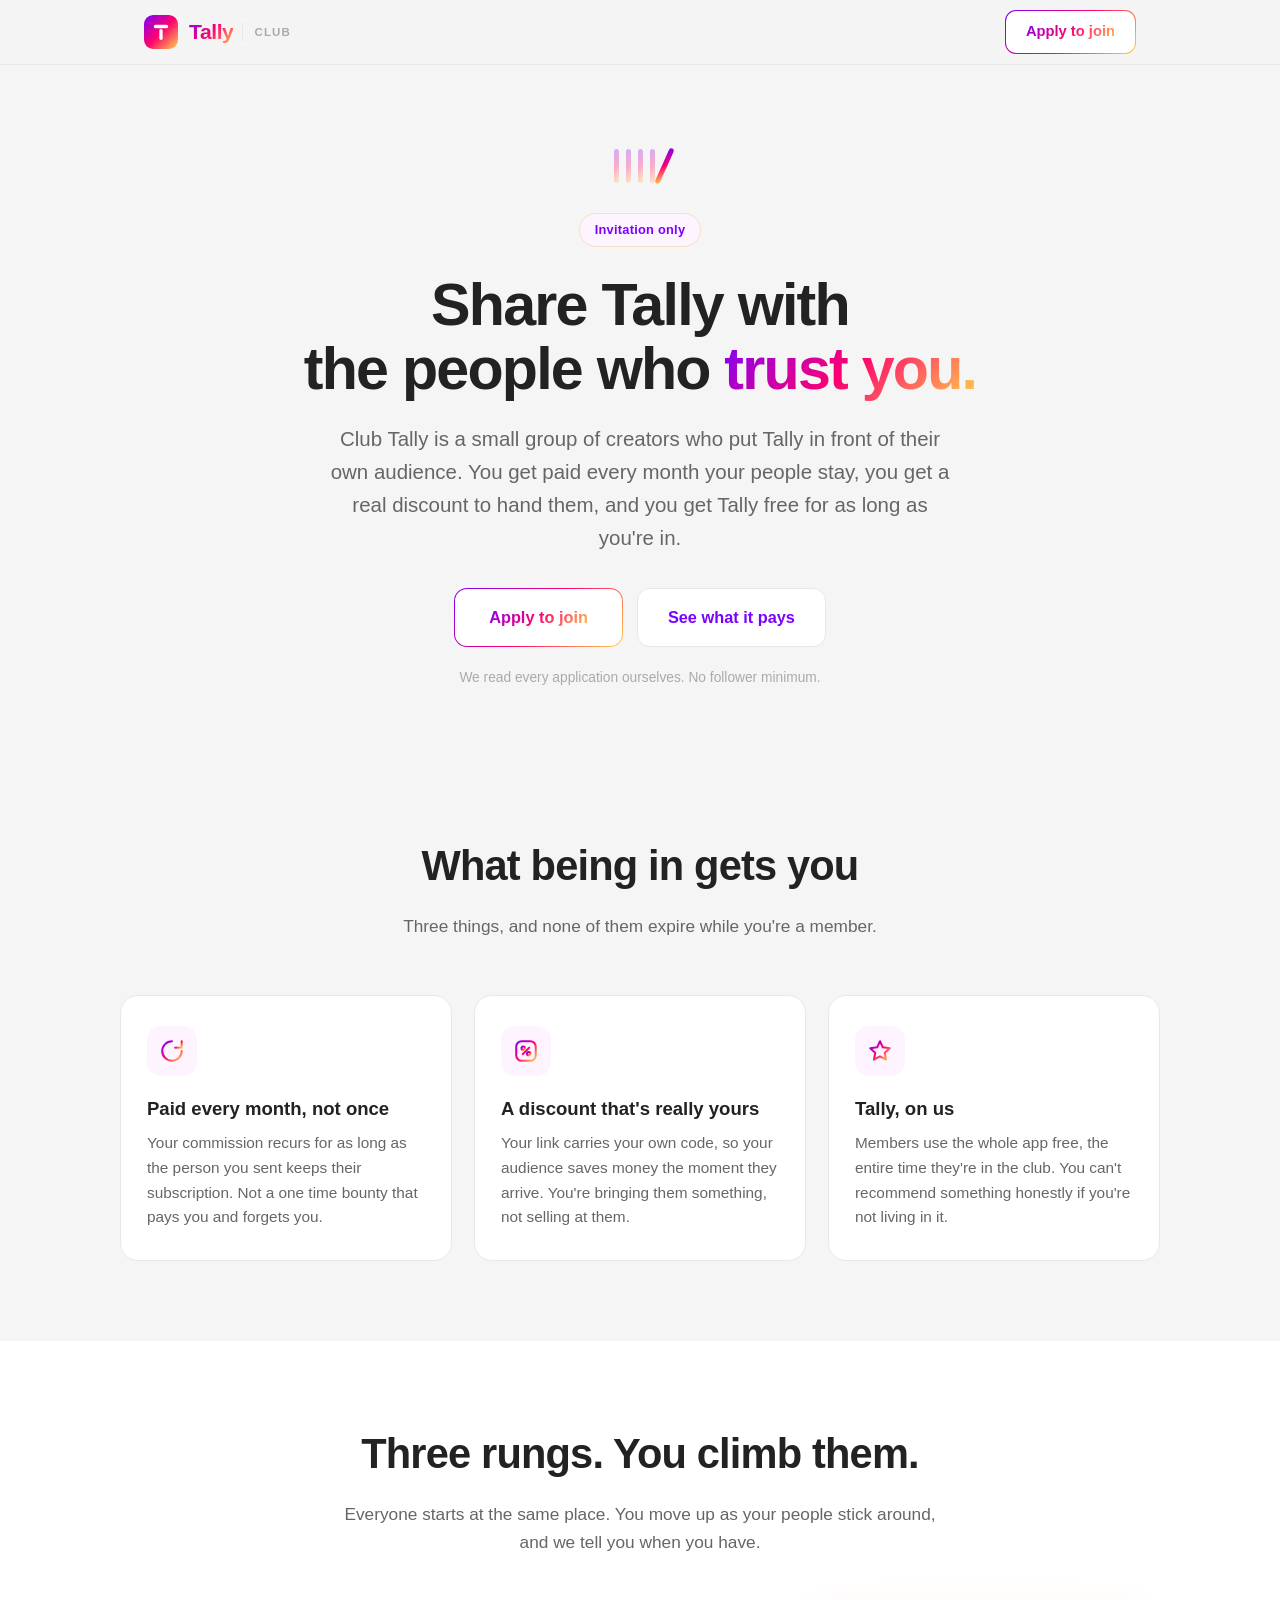
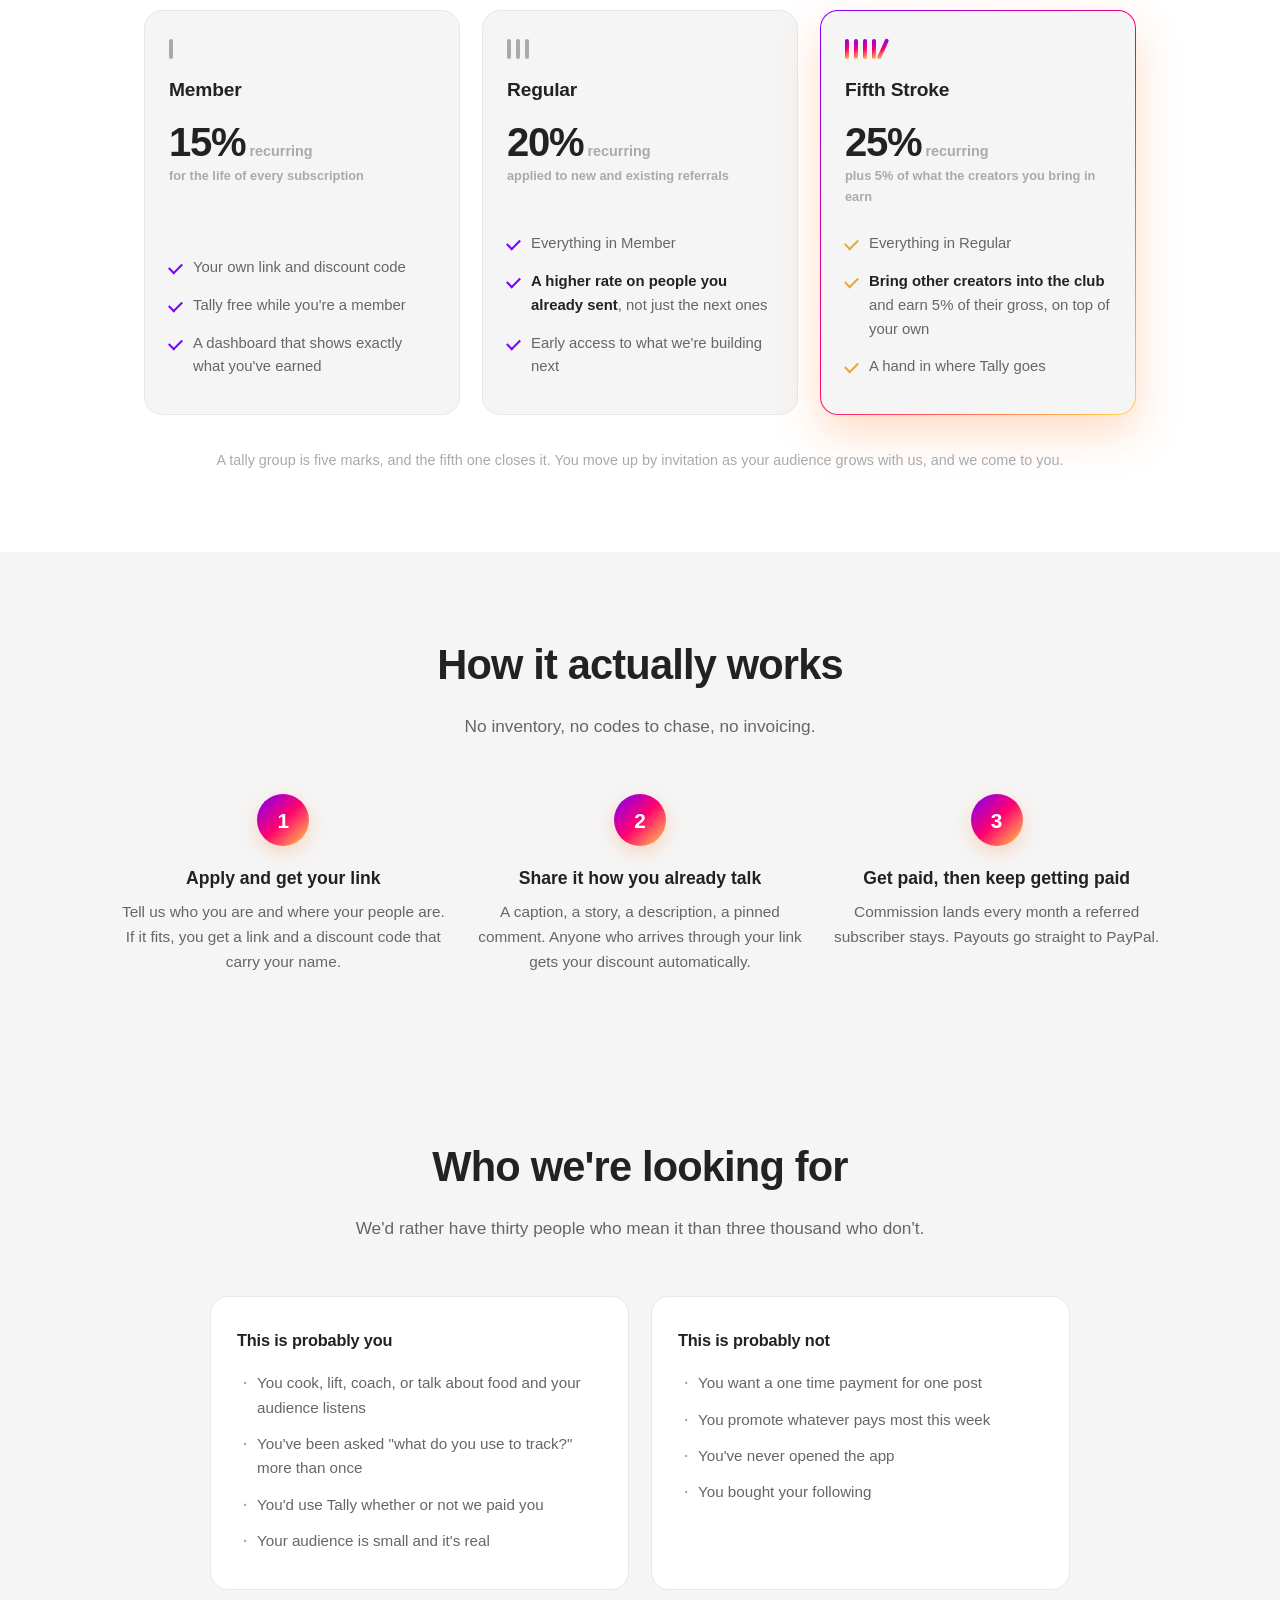
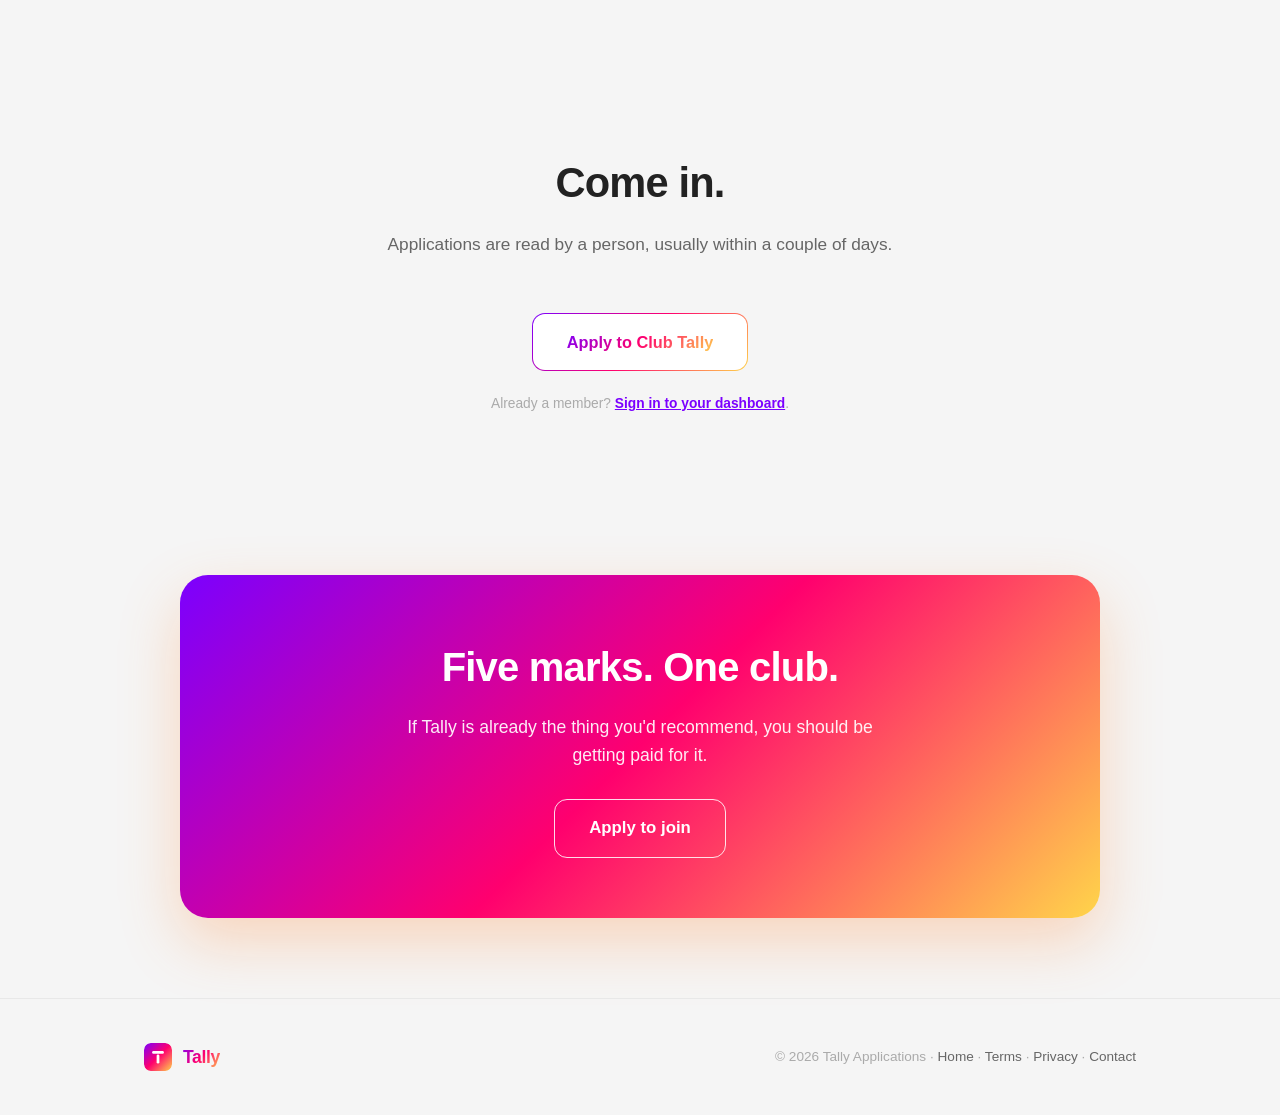
==== club/index.html @ 9cfbb288 "Club Tally: the front door is open (FP signup + login wired) CLUB_SIGNUP_URL / CLUB_LOGIN_URL were e" ====
<!DOCTYPE html>
<html lang="en">
<head>
  <meta charset="UTF-8">
  <meta name="viewport" content="width=device-width, initial-scale=1.0">
  <title>Club Tally — Share Tally, get paid for it</title>
  <meta name="description" content="Club Tally is where creators share Tally with the people who trust them. Recurring commission for as long as your people stay, a real discount to hand out, and Tally free while you're in.">
  <meta name="theme-color" content="#7B00FF">
  <link rel="icon" type="image/svg+xml" href="data:image/svg+xml,%3Csvg%20xmlns='http://www.w3.org/2000/svg'%20viewBox='0%200%20512%20512'%3E%3Cdefs%3E%3ClinearGradient%20id='b'%20x1='0'%20y1='0'%20x2='1'%20y2='1'%3E%3Cstop%20offset='0'%20stop-color='%237B00FF'/%3E%3Cstop%20offset='0.5'%20stop-color='%23FF006E'/%3E%3Cstop%20offset='1'%20stop-color='%23FFD54A'/%3E%3C/linearGradient%3E%3C/defs%3E%3Crect%20width='512'%20height='512'%20rx='115'%20fill='url(%23b)'/%3E%3Crect%20x='148'%20y='148'%20width='216'%20height='50'%20rx='25'%20fill='white'/%3E%3Crect%20x='231'%20y='210'%20width='50'%20height='166'%20rx='25'%20fill='white'/%3E%3C/svg%3E">

  <meta property="og:title" content="Club Tally">
  <meta property="og:description" content="Share Tally with the people who trust you. Recurring commission, a real discount to hand out, and Tally free while you're in.">
  <meta property="og:type" content="website">
  <meta property="og:url" content="https://tallyapplications.com/club">

  <!-- Not a customer page. Reachable from the footer and from a link we hand a creator
       directly; deliberately absent from the top nav. -->
  <meta name="robots" content="index, follow">

  <link rel="stylesheet" href="/tally.css">
  <style>
    /* Page-specific only. Everything else comes from /tally.css, and <body class="club">
       re-tints every gradient in it to purple → pink → GOLD. */

    .hero { padding: 84px 0 64px; text-align: center; }
    .hero .pill { margin-bottom: 26px; }
    .hero h1 {
      font-size: clamp(2.2rem, 5.6vw, 3.7rem); font-weight: 800;
      letter-spacing: -0.03em; line-height: 1.08; margin-bottom: 22px;
    }
    .hero p.lead {
      font-size: clamp(1.05rem, 2.2vw, 1.28rem); color: var(--t2);
      max-width: 620px; margin: 0 auto 34px;
    }
    .hero-actions { display: flex; gap: 14px; justify-content: center; flex-wrap: wrap; align-items: center; }
    .hero-note { font-size: 0.86rem; color: var(--t3); margin-top: 20px; }

    /* ── The five tally marks: the club's own mark ── */
    .marks { display: flex; gap: 7px; justify-content: center; margin-bottom: 30px; }
    .marks i {
      display: block; width: 5px; height: 34px; border-radius: 3px;
      background: var(--g); opacity: 0.30;
    }
    .marks i:nth-child(5) { transform: rotate(24deg) scaleY(1.12); opacity: 1; }

    /* ── What you get ── */
    .perks { display: grid; grid-template-columns: repeat(3, 1fr); gap: 22px; }
    .perk .ico {
      width: 50px; height: 50px; border-radius: 14px; margin-bottom: 18px;
      background: var(--accent-bg); display: flex; align-items: center; justify-content: center;
    }
    .perk .ico svg { width: 26px; height: 26px; stroke: url(#cgrad); fill: none; stroke-width: 1.9; stroke-linecap: round; stroke-linejoin: round; }
    .perk h3 { font-size: 1.16rem; font-weight: 700; margin-bottom: 8px; }
    .perk p { font-size: 0.96rem; color: var(--t2); }

    /* ── Tiers ── */
    .tiers-wrap { background: var(--surface); }
    .tiers { display: grid; grid-template-columns: repeat(3, 1fr); gap: 22px; align-items: stretch; }
    .tier {
      background: var(--bg); border: 1px solid var(--border); border-radius: 18px;
      padding: 28px 24px; display: flex; flex-direction: column;
    }
    /* Only the top rung wears the gradient ring. Earned, not given. */
    .tier.top {
      background: linear-gradient(var(--bg), var(--bg)) padding-box, var(--g) border-box;
      border: 1.7px solid transparent;
      box-shadow: 0 18px 44px var(--glow);
    }
    .tier-mark { display: flex; gap: 5px; margin-bottom: 16px; }
    .tier-mark i { display: block; width: 4px; height: 20px; border-radius: 2px; background: var(--t3); }
    .tier.top .tier-mark i { background: var(--g); }
    .tier.top .tier-mark i:nth-child(5) { transform: rotate(24deg) scaleY(1.1); }
    .tier h3 { font-size: 1.2rem; font-weight: 800; letter-spacing: -0.01em; margin-bottom: 4px; }
    .tier .rate { font-size: 2.5rem; font-weight: 800; letter-spacing: -0.03em; line-height: 1.1; margin: 10px 0 2px; }
    .tier .rate small { font-size: 0.9rem; font-weight: 700; color: var(--t3); letter-spacing: 0; }
    .tier .rate-sub { font-size: 0.8rem; color: var(--t3); font-weight: 600; margin-bottom: 18px; }
    .tier ul { list-style: none; margin-top: auto; }
    .tier li { font-size: 0.93rem; color: var(--t2); padding: 7px 0 7px 24px; position: relative; }
    .tier li::before {
      content: ''; position: absolute; left: 0; top: 14px;
      width: 11px; height: 6px; border-left: 2px solid var(--purple); border-bottom: 2px solid var(--purple);
      transform: rotate(-45deg);
    }
    .tier.top li::before { border-color: #E8A93C; }
    .tier li b { color: var(--t1); font-weight: 700; }
    .tier-note { text-align: center; color: var(--t3); font-size: 0.9rem; margin-top: 34px; }

    /* ── How it works ── */
    .steps { display: grid; grid-template-columns: repeat(3, 1fr); gap: 30px; }
    .step { text-align: center; }
    .step .num {
      width: 52px; height: 52px; margin: 0 auto 18px; border-radius: 50%;
      background: var(--g); color: #fff; font-size: 1.3rem; font-weight: 800;
      display: flex; align-items: center; justify-content: center;
      box-shadow: 0 6px 18px var(--glow);
    }
    .step h3 { font-size: 1.1rem; font-weight: 700; margin-bottom: 8px; }
    .step p { font-size: 0.96rem; color: var(--t2); }

    /* ── Who it's for ── */
    .fit { display: grid; grid-template-columns: 1fr 1fr; gap: 22px; max-width: 860px; margin: 0 auto; }
    .fit h3 { font-size: 1.02rem; font-weight: 800; margin-bottom: 12px; letter-spacing: -0.01em; }
    .fit ul { list-style: none; }
    .fit li { font-size: 0.95rem; color: var(--t2); padding: 6px 0 6px 20px; position: relative; }
    .fit li::before { content: '·'; position: absolute; left: 6px; font-weight: 800; color: var(--t3); }

    /* ── Signup ── */
    .signup { max-width: 720px; margin: 0 auto; }
    #club-embed { width: 100%; min-height: 850px; border: 0; border-radius: 18px; background: var(--surface); }

    @media (max-width: 860px) {
      .perks, .tiers, .steps, .fit { grid-template-columns: 1fr; }
      .hero { padding: 56px 0 44px; }
      .tier.top { box-shadow: 0 12px 30px var(--glow); }
    }
  </style>
</head>
<body class="club">
  <svg width="0" height="0" style="position:absolute"><defs>
    <linearGradient id="cgrad" x1="0%" y1="0%" x2="100%" y2="100%">
      <stop offset="0%" stop-color="#7B00FF"/><stop offset="50%" stop-color="#FF006E"/><stop offset="100%" stop-color="#FFD54A"/>
    </linearGradient>
    <linearGradient id="logoGrad" x1="0%" y1="0%" x2="100%" y2="100%">
      <stop offset="0%" stop-color="#7B00FF"/><stop offset="50%" stop-color="#FF006E"/><stop offset="100%" stop-color="#FFD54A"/>
    </linearGradient>
  </defs></svg>

  <header>
    <div class="wrap nav">
      <a class="brand" href="/">
        <svg class="brand-logo" viewBox="0 0 512 512" aria-label="Tally logo"><rect width="512" height="512" rx="115" fill="url(#logoGrad)"/><rect x="148" y="148" width="216" height="50" rx="25" fill="#fff"/><rect x="231" y="210" width="50" height="166" rx="25" fill="#fff"/></svg>
        <span>Tally</span>
        <small>Club</small>
      </a>
      <a class="btn sm" href="#join"><span>Apply to join</span></a>
    </div>
  </header>

  <main>
    <section class="hero wrap">
      <div class="marks" aria-hidden="true"><i></i><i></i><i></i><i></i><i></i></div>
      <span class="pill">Invitation only</span>
      <h1>Share Tally with<br>the people who <span class="grad">trust you.</span></h1>
      <p class="lead">
        Club Tally is a small group of creators who put Tally in front of their own audience.
        You get paid every month your people stay, you get a real discount to hand them,
        and you get Tally free for as long as you're in.
      </p>
      <div class="hero-actions">
        <a class="btn lg" href="#join"><span>Apply to join</span></a>
        <a class="btn-ghost" href="#tiers">See what it pays</a>
      </div>
      <div class="hero-note">We read every application ourselves. No follower minimum.</div>
    </section>

    <!-- What you get -->
    <section class="block wrap">
      <div class="section-head">
        <h2>What being in gets you</h2>
        <p>Three things, and none of them expire while you're a member.</p>
      </div>
      <div class="perks">
        <div class="card perk">
          <div class="ico"><svg viewBox="0 0 24 24"><path d="M21 12a9 9 0 1 1-9-9"/><path d="M21 3v6h-6"/></svg></div>
          <h3>Paid every month, not once</h3>
          <p>Your commission recurs for as long as the person you sent keeps their subscription. Not a one time bounty that pays you and forgets you.</p>
        </div>
        <div class="card perk">
          <div class="ico"><svg viewBox="0 0 24 24"><path d="M9 15 15 9"/><circle cx="9.5" cy="9.5" r="1.6"/><circle cx="14.5" cy="14.5" r="1.6"/><rect x="3" y="3" width="18" height="18" rx="5"/></svg></div>
          <h3>A discount that's really yours</h3>
          <p>Your link carries your own code, so your audience saves money the moment they arrive. You're bringing them something, not selling at them.</p>
        </div>
        <div class="card perk">
          <div class="ico"><svg viewBox="0 0 24 24"><path d="M12 3 14.6 8.6 21 9.4l-4.6 4.3 1.2 6.3L12 17l-5.6 3 1.2-6.3L3 9.4l6.4-.8z"/></svg></div>
          <h3>Tally, on us</h3>
          <p>Members use the whole app free, the entire time they're in the club. You can't recommend something honestly if you're not living in it.</p>
        </div>
      </div>
    </section>

    <!-- Tiers -->
    <section class="block tiers-wrap" id="tiers">
      <div class="wrap">
        <div class="section-head">
          <h2>Three rungs. You climb them.</h2>
          <p>Everyone starts at the same place. You move up as your people stick around, and we tell you when you have.</p>
        </div>
        <div class="tiers">
          <div class="tier">
            <div class="tier-mark"><i></i></div>
            <h3>Member</h3>
            <div class="rate">15%<small> recurring</small></div>
            <div class="rate-sub">for the life of every subscription</div>
            <ul>
              <li>Your own link and discount code</li>
              <li>Tally free while you're a member</li>
              <li>A dashboard that shows exactly what you've earned</li>
            </ul>
          </div>
          <div class="tier">
            <div class="tier-mark"><i></i><i></i><i></i></div>
            <h3>Regular</h3>
            <div class="rate">20%<small> recurring</small></div>
            <div class="rate-sub">applied to new and existing referrals</div>
            <ul>
              <li>Everything in Member</li>
              <li><b>A higher rate on people you already sent</b>, not just the next ones</li>
              <li>Early access to what we're building next</li>
            </ul>
          </div>
          <div class="tier top">
            <div class="tier-mark"><i></i><i></i><i></i><i></i><i></i></div>
            <h3>Fifth Stroke</h3>
            <div class="rate">25%<small> recurring</small></div>
            <div class="rate-sub">plus 5% of what the creators you bring in earn</div>
            <ul>
              <li>Everything in Regular</li>
              <li><b>Bring other creators into the club</b> and earn 5% of their gross, on top of your own</li>
              <li>A hand in where Tally goes</li>
            </ul>
          </div>
        </div>
        <div class="tier-note">
          A tally group is five marks, and the fifth one closes it. You move up by invitation as your
          audience grows with us, and we come to you.
        </div>
      </div>
    </section>

    <!-- How it works -->
    <section class="block wrap">
      <div class="section-head">
        <h2>How it actually works</h2>
        <p>No inventory, no codes to chase, no invoicing.</p>
      </div>
      <div class="steps">
        <div class="step">
          <div class="num">1</div>
          <h3>Apply and get your link</h3>
          <p>Tell us who you are and where your people are. If it fits, you get a link and a discount code that carry your name.</p>
        </div>
        <div class="step">
          <div class="num">2</div>
          <h3>Share it how you already talk</h3>
          <p>A caption, a story, a description, a pinned comment. Anyone who arrives through your link gets your discount automatically.</p>
        </div>
        <div class="step">
          <div class="num">3</div>
          <h3>Get paid, then keep getting paid</h3>
          <p>Commission lands every month a referred subscriber stays. Payouts go straight to PayPal.</p>
        </div>
      </div>
    </section>

    <!-- Fit -->
    <section class="block wrap">
      <div class="section-head">
        <h2>Who we're looking for</h2>
        <p>We'd rather have thirty people who mean it than three thousand who don't.</p>
      </div>
      <div class="fit">
        <div class="card">
          <h3>This is probably you</h3>
          <ul>
            <li>You cook, lift, coach, or talk about food and your audience listens</li>
            <li>You've been asked "what do you use to track?" more than once</li>
            <li>You'd use Tally whether or not we paid you</li>
            <li>Your audience is small and it's real</li>
          </ul>
        </div>
        <div class="card">
          <h3>This is probably not</h3>
          <ul>
            <li>You want a one time payment for one post</li>
            <li>You promote whatever pays most this week</li>
            <li>You've never opened the app</li>
            <li>You bought your following</li>
          </ul>
        </div>
      </div>
    </section>

    <!-- Apply -->
    <section class="block wrap" id="join">
      <div class="section-head">
        <h2>Come in.</h2>
        <p>Applications are read by a person, usually within a couple of days.</p>
      </div>
      <div class="signup" style="text-align:center;">
        <!-- ── SIGNUP: link-out today, embed when the plan allows ──────────────
             FirstPromoter's embeddable signup form needs the BUSINESS plan and a
             custom domain first (help.firstpromoter.com/en/articles/8971396). Until
             then this button opens the hosted FP signup page in a new tab.

             TO SWITCH TO THE EMBED once you're on Business + club.tallyapplications.com:
               1. delete the <a data-club-apply> button below
               2. uncomment the iframe
               3. point CLUB_SIGNUP_URL at the campaign signup URL
                  (FP → Promoters → "Get login and signup links")
        -->
        <a class="btn lg" data-club-apply href="#join" target="_blank" rel="noopener">
          <span>Apply to Club Tally</span>
        </a>

        <!-- <iframe id="club-embed" src="" height="850" width="100%" frameborder="0" allow="clipboard-write"></iframe> -->

        <div class="hero-note" style="margin-top:22px;">
          Already a member? <a href="#" data-club-login style="color:var(--purple);font-weight:600;">Sign in to your dashboard</a>.
        </div>
      </div>
    </section>

    <div class="cta-banner wrap">
      <h2>Five marks. One club.</h2>
      <p>If Tally is already the thing you'd recommend, you should be getting paid for it.</p>
      <a class="btn-inv" href="#join">Apply to join</a>
    </div>
  </main>

  <footer>
    <div class="wrap foot">
      <a class="brand" href="/">
        <svg class="brand-logo sm" viewBox="0 0 512 512" aria-label="Tally logo"><rect width="512" height="512" rx="115" fill="url(#logoGrad)"/><rect x="148" y="148" width="216" height="50" rx="25" fill="#fff"/><rect x="231" y="210" width="50" height="166" rx="25" fill="#fff"/></svg>
        <span>Tally</span>
      </a>
      <div class="copy">
        © 2026 Tally Applications ·
        <a href="/">Home</a> ·
        <a href="/terms.html">Terms</a> ·
        <a href="/privacy.html">Privacy</a> ·
        <a href="mailto:micahtarter@gmail.com">Contact</a>
      </div>
    </div>
  </footer>

  <script>
    // ─────────────────────────────────────────────────────────────
    // The ONE place the FirstPromoter portal URLs live.
    // Grab both from FP → Promoters → "Get login and signup links".
    // ─────────────────────────────────────────────────────────────
    // FirstPromoter's hosted portal. The signup page already carries the Club Tally branding
    // ("Welcome to Club Tally"); the rest of the theming is FP dashboard config, not code —
    // the kit is in the Tally repo at store-assets/club-portal/BRANDING.md.
    var CLUB_SIGNUP_URL = 'https://tallyapplications.firstpromoter.com/signup';
    var CLUB_LOGIN_URL  = 'https://tallyapplications.firstpromoter.com/login';

    (function () {
      // Until the URLs are filled in, the apply button falls back to email so the page is
      // never a dead end. Same for the member sign-in link (it simply hides).
      var apply = document.querySelectorAll('[data-club-apply]');
      for (var i = 0; i < apply.length; i++) {
        if (CLUB_SIGNUP_URL) { apply[i].href = CLUB_SIGNUP_URL; }
        else { apply[i].href = 'mailto:micahtarter@gmail.com?subject=Club%20Tally%20application'; apply[i].removeAttribute('target'); }
      }
      var login = document.querySelector('[data-club-login]');
      if (login) {
        if (CLUB_LOGIN_URL) { login.href = CLUB_LOGIN_URL; login.target = '_blank'; login.rel = 'noopener'; }
        else { login.parentNode.style.display = 'none'; }
      }
      var frame = document.getElementById('club-embed');
      if (frame && CLUB_SIGNUP_URL) frame.src = CLUB_SIGNUP_URL;
    })();
  </script>
</body>
</html>
---- tally.css ----
/* ─────────────────────────────────────────────────────────────
   Tally — shared design system for tallyapplications.com

   Ported from the APP (index.html :root + .btn-primary). The site
   used to invent its own look; it now speaks the app's language, so
   what a visitor sees on the web is what they get when they install.

   THE HOUSE BUTTON is the load-bearing piece: a surface-coloured
   centre, a gradient RING, and gradient TEXT. Never a solid gradient
   fill. Two gradients ride the same component:

     default  → --grad       purple → pink        (Tally)
     .club    → --grad-club  purple → pink → gold (Club Tally)

   Both come from `--g`, so a single `.btn` implementation serves both.
   Scope a subtree with class="club" and every gradient inside re-tints.

   GOTCHA: `.btn` paints its label through `> span`. JS that swaps a
   button's text MUST write the span (see btnLabel() in index.html),
   not `.textContent` on the button — that eats the span and the label
   turns invisible.
   ───────────────────────────────────────────────────────────── */

:root {
  /* brand */
  --purple:    #7B00FF;
  --pink:      #FF006E;
  --gold:      #FFD54A;
  --grad:      linear-gradient(135deg, #7B00FF, #FF006E);
  --grad-club: linear-gradient(135deg, #7B00FF, #FF006E 50%, #FFD54A);
  --g:         var(--grad);          /* the ACTIVE gradient — .club overrides */

  /* surfaces + text — identical to the app's light theme */
  --bg:        #f5f5f5;
  --surface:   #ffffff;
  --raised:    #f8f8f8;
  --muted:     #f0f0f0;
  --border:    #e8e8e8;
  --t1:        #222222;
  --t2:        #666666;
  --t3:        #aaaaaa;
  --accent-bg: #fdf4ff;

  --glow:      rgba(123, 0, 255, 0.30);
}

/* Club Tally: same components, gold-tipped gradient. */
.club {
  --g:    var(--grad-club);
  --glow: rgba(255, 140, 60, 0.30);
}

* { box-sizing: border-box; margin: 0; padding: 0; }
html { scroll-behavior: smooth; }
body {
  font-family: -apple-system, BlinkMacSystemFont, 'Segoe UI', sans-serif;
  background: var(--bg);
  color: var(--t1);
  line-height: 1.6;
  -webkit-font-smoothing: antialiased;
}
.wrap { max-width: 1040px; margin: 0 auto; padding: 0 24px; }

/* ── Gradient text ─────────────────────────────────────────── */
.grad {
  background: var(--g);
  -webkit-background-clip: text; background-clip: text;
  -webkit-text-fill-color: transparent;
}

/* ── The house button ──────────────────────────────────────────
   surface centre (padding-box) + gradient ring (border-box).
   The label is a child <span> so it can carry gradient text. */
.btn {
  display: inline-flex; align-items: center; justify-content: center;
  padding: 14px 30px;
  font-family: inherit; font-size: 1rem; font-weight: 700;
  color: var(--purple);                       /* fallback if clip fails */
  background: linear-gradient(var(--surface), var(--surface)) padding-box,
              var(--g) border-box;
  border: 1.5px solid transparent;
  border-radius: 12px;
  cursor: pointer; text-decoration: none;
  -webkit-appearance: none; appearance: none;
  -webkit-tap-highlight-color: transparent;
  transition: transform 0.15s ease, box-shadow 0.15s ease;
}
.btn > span {
  background: var(--g);
  -webkit-background-clip: text; background-clip: text;
  -webkit-text-fill-color: transparent;
  font-weight: inherit;
}
.btn:hover { transform: translateY(-1px); box-shadow: 0 8px 22px var(--glow); }
.btn:active {
  transform: none;
  background: linear-gradient(var(--raised), var(--raised)) padding-box,
              var(--g) border-box;
}
.btn:disabled { opacity: 0.55; cursor: default; transform: none; box-shadow: none; }

.btn.lg  { padding: 15px 34px; font-size: 1.02rem; border-radius: 13px; }
.btn.sm  { padding: 9px 20px;  font-size: 0.92rem; border-radius: 11px; }
.btn.block { display: flex; width: 100%; }

/* Quiet sibling — no ring, just gradient text on a bordered surface. */
.btn-ghost {
  display: inline-flex; align-items: center; justify-content: center;
  padding: 15px 30px; font-size: 1.02rem; font-weight: 700;
  color: var(--purple); background: var(--surface);
  border: 1.5px solid var(--border); border-radius: 13px;
  text-decoration: none; cursor: pointer; font-family: inherit;
  transition: background 0.15s ease;
}
.btn-ghost:hover { background: var(--accent-bg); }

/* Inverse — the ONLY button that sits on a full-bleed gradient.
   Same outline logic, white ink. Its label needs no span. */
.btn-inv {
  display: inline-flex; align-items: center; justify-content: center;
  padding: 15px 34px; font-size: 1.05rem; font-weight: 700;
  color: #fff; background: transparent;
  border: 1.7px solid rgba(255,255,255,0.85); border-radius: 13px;
  text-decoration: none; cursor: pointer; font-family: inherit;
  transition: background 0.15s ease, transform 0.15s ease;
}
.btn-inv:hover { background: rgba(255,255,255,0.14); transform: translateY(-1px); }
.btn-inv:active { background: rgba(255,255,255,0.22); transform: none; }

/* ── Surfaces ──────────────────────────────────────────────── */
.card {
  background: var(--surface); border: 1px solid var(--border);
  border-radius: 18px; padding: 30px 26px;
}
/* Informational, never button-shaped: surface + gradient ring + gradient text. */
.house-card {
  background: linear-gradient(var(--surface), var(--surface)) padding-box,
              var(--g) border-box;
  border: 1.5px solid transparent; border-radius: 12px;
  padding: 10px 14px; text-align: center;
  font-size: 0.9rem; font-weight: 700;
}
.pill {
  display: inline-block; padding: 6px 15px;
  font-size: 0.8rem; font-weight: 700; letter-spacing: 0.02em;
  color: var(--purple); background: var(--accent-bg);
  border: 1px solid #f0d9ff; border-radius: 999px;
}
.club .pill { border-color: #f4e2c4; }

/* ── Nav / header ──────────────────────────────────────────── */
header {
  position: sticky; top: 0; z-index: 50;
  background: rgba(245,245,245,0.82);
  backdrop-filter: saturate(180%) blur(14px);
  -webkit-backdrop-filter: saturate(180%) blur(14px);
  border-bottom: 1px solid var(--border);
}
.nav { display: flex; align-items: center; justify-content: space-between; height: 64px; }
.brand { display: flex; align-items: center; gap: 11px; text-decoration: none; }
.brand-logo { width: 34px; height: 34px; border-radius: 9px; display: block; }
.brand-logo.sm { width: 28px; height: 28px; border-radius: 7px; }
.brand span {
  font-size: 1.32rem; font-weight: 800; letter-spacing: -0.02em;
  background: var(--g);
  -webkit-background-clip: text; background-clip: text;
  -webkit-text-fill-color: transparent;
}
.brand small {
  font-size: 0.72rem; font-weight: 700; letter-spacing: 0.10em;
  text-transform: uppercase; color: var(--t3);
  border-left: 1px solid var(--border); padding-left: 11px; margin-left: -2px;
}

/* ── Sections ──────────────────────────────────────────────── */
section.block { padding: 80px 0; }
.section-head { text-align: center; max-width: 620px; margin: 0 auto 54px; }
.section-head h2 { font-size: clamp(1.8rem, 4vw, 2.6rem); font-weight: 800; letter-spacing: -0.02em; margin-bottom: 14px; }
.section-head p { font-size: 1.08rem; color: var(--t2); }

/* ── Full-bleed gradient banner (the app's splash/paywall surface) ── */
.cta-banner {
  margin: 80px auto; max-width: 920px; border-radius: 28px;
  background: var(--g); padding: 60px 32px; text-align: center; color: #fff;
  box-shadow: 0 24px 60px var(--glow);
}
.cta-banner h2 { font-size: clamp(1.7rem, 4vw, 2.5rem); font-weight: 800; letter-spacing: -0.02em; margin-bottom: 14px; }
.cta-banner p { font-size: 1.1rem; opacity: 0.92; max-width: 520px; margin: 0 auto 30px; }

/* ── Footer ────────────────────────────────────────────────── */
footer { padding: 44px 0; border-top: 1px solid var(--border); }
.foot { display: flex; align-items: center; justify-content: space-between; flex-wrap: wrap; gap: 16px; }
.foot .brand span { font-size: 1.1rem; }
.foot .copy { font-size: 0.85rem; color: var(--t3); }
.foot .copy a { color: var(--t2); text-decoration: none; }
.foot .copy a:hover { color: var(--purple); }

@media (max-width: 760px) {
  section.block { padding: 56px 0; }
  .cta-banner { margin: 56px auto; padding: 46px 24px; }
}
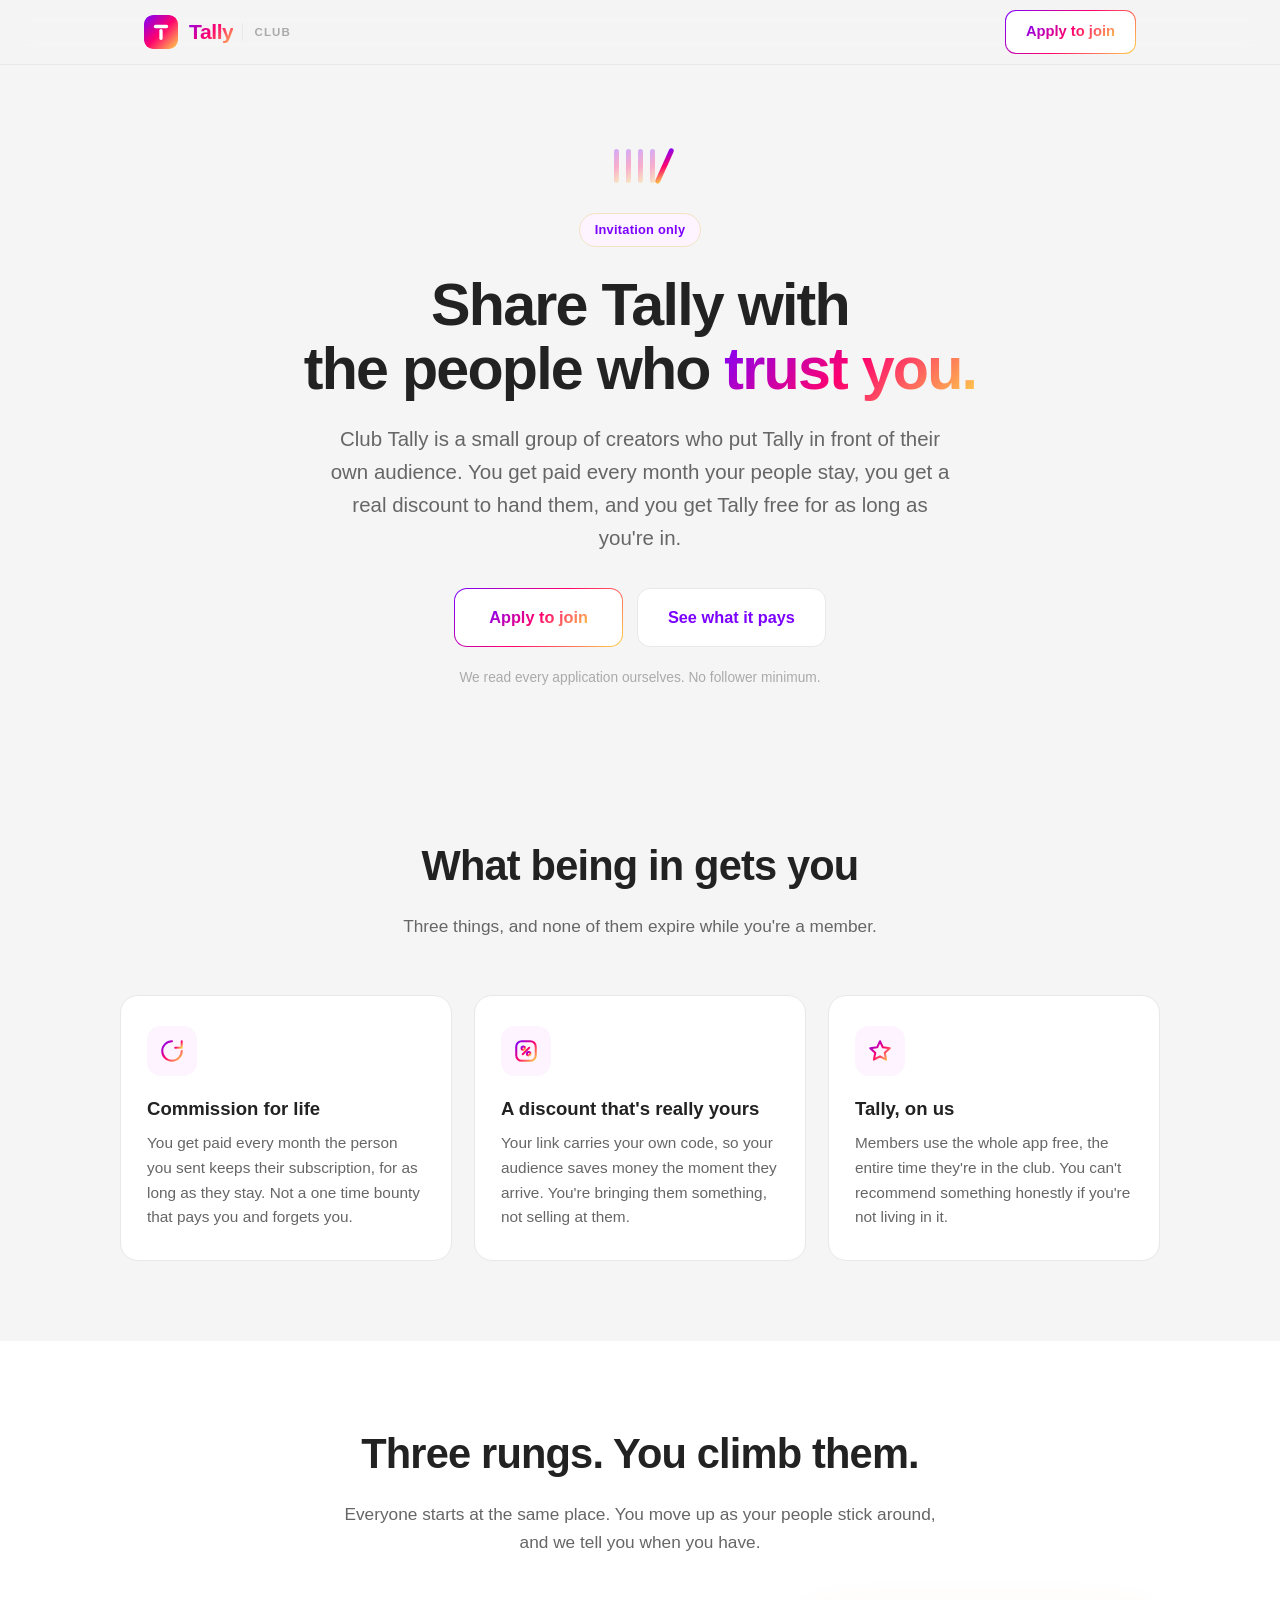
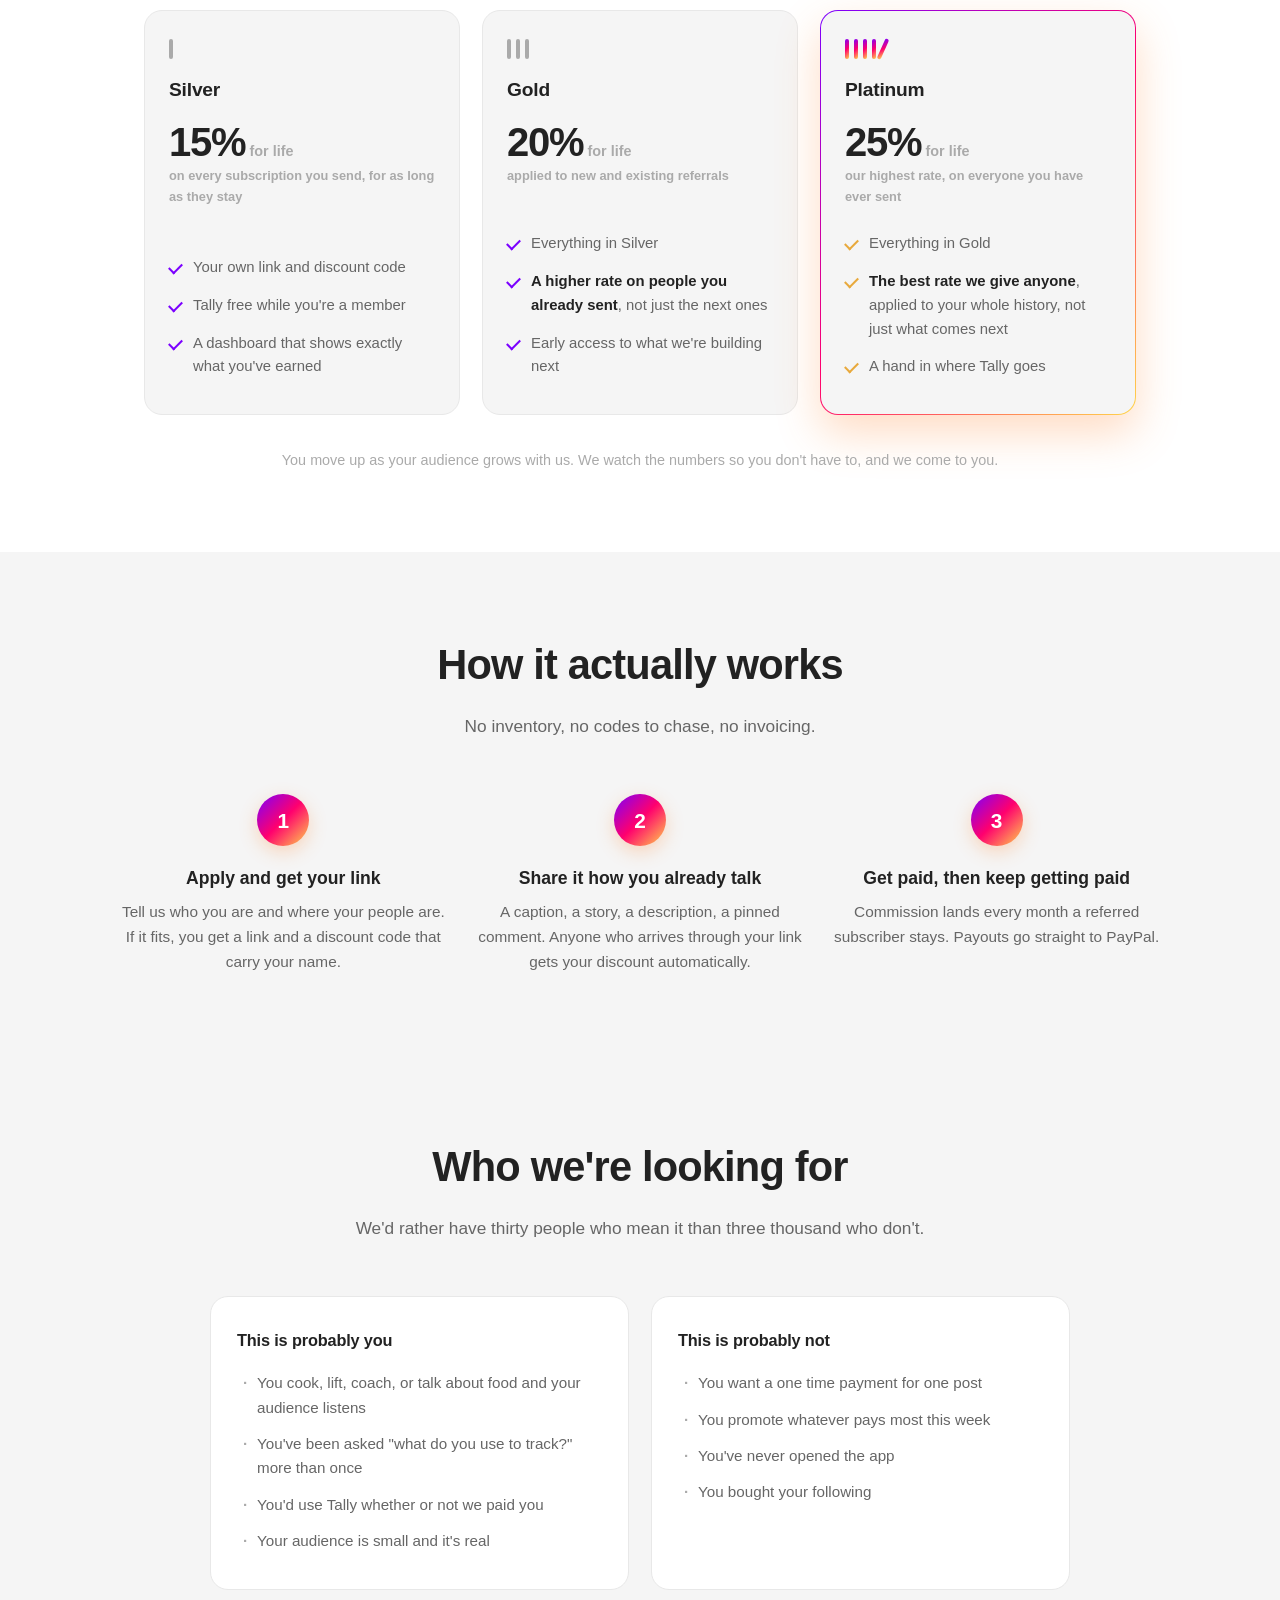
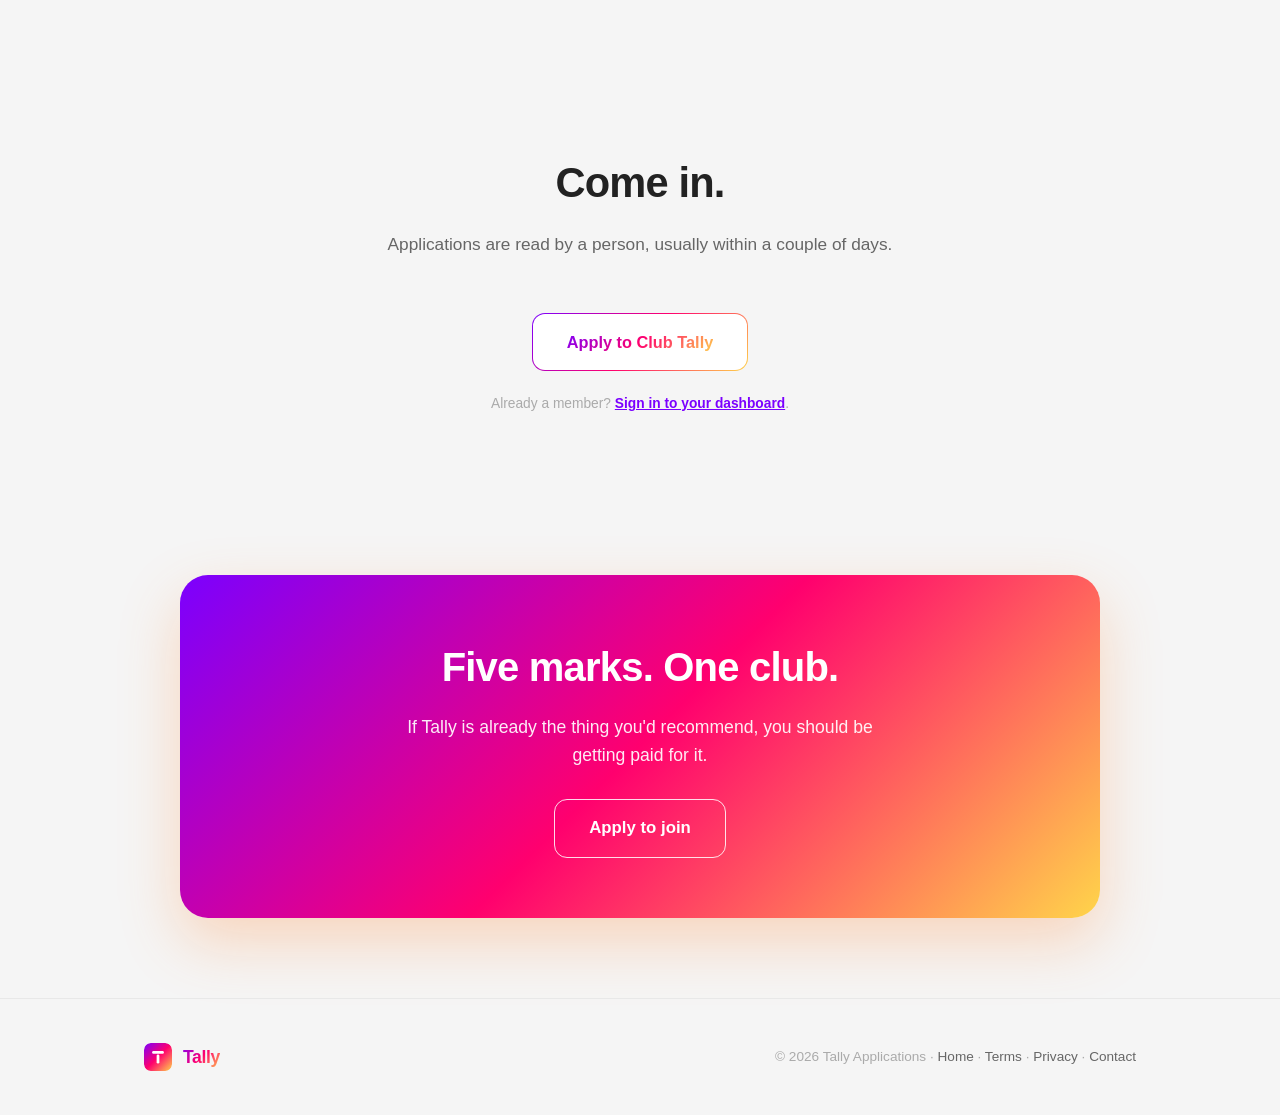
==== commit 8289846b: "Club Tally: Silver / Gold / Platinum, and commission FOR LIFE Three copy changes, no logic.  1. Tier" ====
--- a/club/index.html
+++ b/club/index.html
@@ -3,7 +3,7 @@
 <head>
   <meta charset="UTF-8">
   <meta name="viewport" content="width=device-width, initial-scale=1.0">
-  <title>Club Tally — Share Tally, get paid for it</title>
+  <title>Club Tally: Share Tally, get paid for it</title>
   <meta name="description" content="Club Tally is where creators share Tally with the people who trust them. Recurring commission for as long as your people stay, a real discount to hand out, and Tally free while you're in.">
   <meta name="theme-color" content="#7B00FF">
   <link rel="icon" type="image/svg+xml" href="data:image/svg+xml,%3Csvg%20xmlns='http://www.w3.org/2000/svg'%20viewBox='0%200%20512%20512'%3E%3Cdefs%3E%3ClinearGradient%20id='b'%20x1='0'%20y1='0'%20x2='1'%20y2='1'%3E%3Cstop%20offset='0'%20stop-color='%237B00FF'/%3E%3Cstop%20offset='0.5'%20stop-color='%23FF006E'/%3E%3Cstop%20offset='1'%20stop-color='%23FFD54A'/%3E%3C/linearGradient%3E%3C/defs%3E%3Crect%20width='512'%20height='512'%20rx='115'%20fill='url(%23b)'/%3E%3Crect%20x='148'%20y='148'%20width='216'%20height='50'%20rx='25'%20fill='white'/%3E%3Crect%20x='231'%20y='210'%20width='50'%20height='166'%20rx='25'%20fill='white'/%3E%3C/svg%3E">
@@ -162,8 +162,8 @@
       <div class="perks">
         <div class="card perk">
           <div class="ico"><svg viewBox="0 0 24 24"><path d="M21 12a9 9 0 1 1-9-9"/><path d="M21 3v6h-6"/></svg></div>
-          <h3>Paid every month, not once</h3>
-          <p>Your commission recurs for as long as the person you sent keeps their subscription. Not a one time bounty that pays you and forgets you.</p>
+          <h3>Commission for life</h3>
+          <p>You get paid every month the person you sent keeps their subscription, for as long as they stay. Not a one time bounty that pays you and forgets you.</p>
         </div>
         <div class="card perk">
           <div class="ico"><svg viewBox="0 0 24 24"><path d="M9 15 15 9"/><circle cx="9.5" cy="9.5" r="1.6"/><circle cx="14.5" cy="14.5" r="1.6"/><rect x="3" y="3" width="18" height="18" rx="5"/></svg></div>
@@ -188,9 +188,9 @@
         <div class="tiers">
           <div class="tier">
             <div class="tier-mark"><i></i></div>
-            <h3>Member</h3>
-            <div class="rate">15%<small> recurring</small></div>
-            <div class="rate-sub">for the life of every subscription</div>
+            <h3>Silver</h3>
+            <div class="rate">15%<small> for life</small></div>
+            <div class="rate-sub">on every subscription you send, for as long as they stay</div>
             <ul>
               <li>Your own link and discount code</li>
               <li>Tally free while you're a member</li>
@@ -199,30 +199,30 @@
           </div>
           <div class="tier">
             <div class="tier-mark"><i></i><i></i><i></i></div>
-            <h3>Regular</h3>
-            <div class="rate">20%<small> recurring</small></div>
+            <h3>Gold</h3>
+            <div class="rate">20%<small> for life</small></div>
             <div class="rate-sub">applied to new and existing referrals</div>
             <ul>
-              <li>Everything in Member</li>
+              <li>Everything in Silver</li>
               <li><b>A higher rate on people you already sent</b>, not just the next ones</li>
               <li>Early access to what we're building next</li>
             </ul>
           </div>
           <div class="tier top">
             <div class="tier-mark"><i></i><i></i><i></i><i></i><i></i></div>
-            <h3>Fifth Stroke</h3>
-            <div class="rate">25%<small> recurring</small></div>
-            <div class="rate-sub">plus 5% of what the creators you bring in earn</div>
+            <h3>Platinum</h3>
+            <div class="rate">25%<small> for life</small></div>
+            <div class="rate-sub">our highest rate, on everyone you have ever sent</div>
             <ul>
-              <li>Everything in Regular</li>
-              <li><b>Bring other creators into the club</b> and earn 5% of their gross, on top of your own</li>
+              <li>Everything in Gold</li>
+              <li><b>The best rate we give anyone</b>, applied to your whole history, not just what comes next</li>
               <li>A hand in where Tally goes</li>
             </ul>
           </div>
         </div>
         <div class="tier-note">
-          A tally group is five marks, and the fifth one closes it. You move up by invitation as your
-          audience grows with us, and we come to you.
+          You move up as your audience grows with us. We watch the numbers so you don't have to, and
+          we come to you.
         </div>
       </div>
     </section>
@@ -339,7 +339,7 @@
     // Grab both from FP → Promoters → "Get login and signup links".
     // ─────────────────────────────────────────────────────────────
     // FirstPromoter's hosted portal. The signup page already carries the Club Tally branding
-    // ("Welcome to Club Tally"); the rest of the theming is FP dashboard config, not code —
+    // ("Welcome to Club Tally"); the rest of the theming is FP dashboard config, not code.
     // the kit is in the Tally repo at store-assets/club-portal/BRANDING.md.
     var CLUB_SIGNUP_URL = 'https://tallyapplications.firstpromoter.com/signup';
     var CLUB_LOGIN_URL  = 'https://tallyapplications.firstpromoter.com/login';
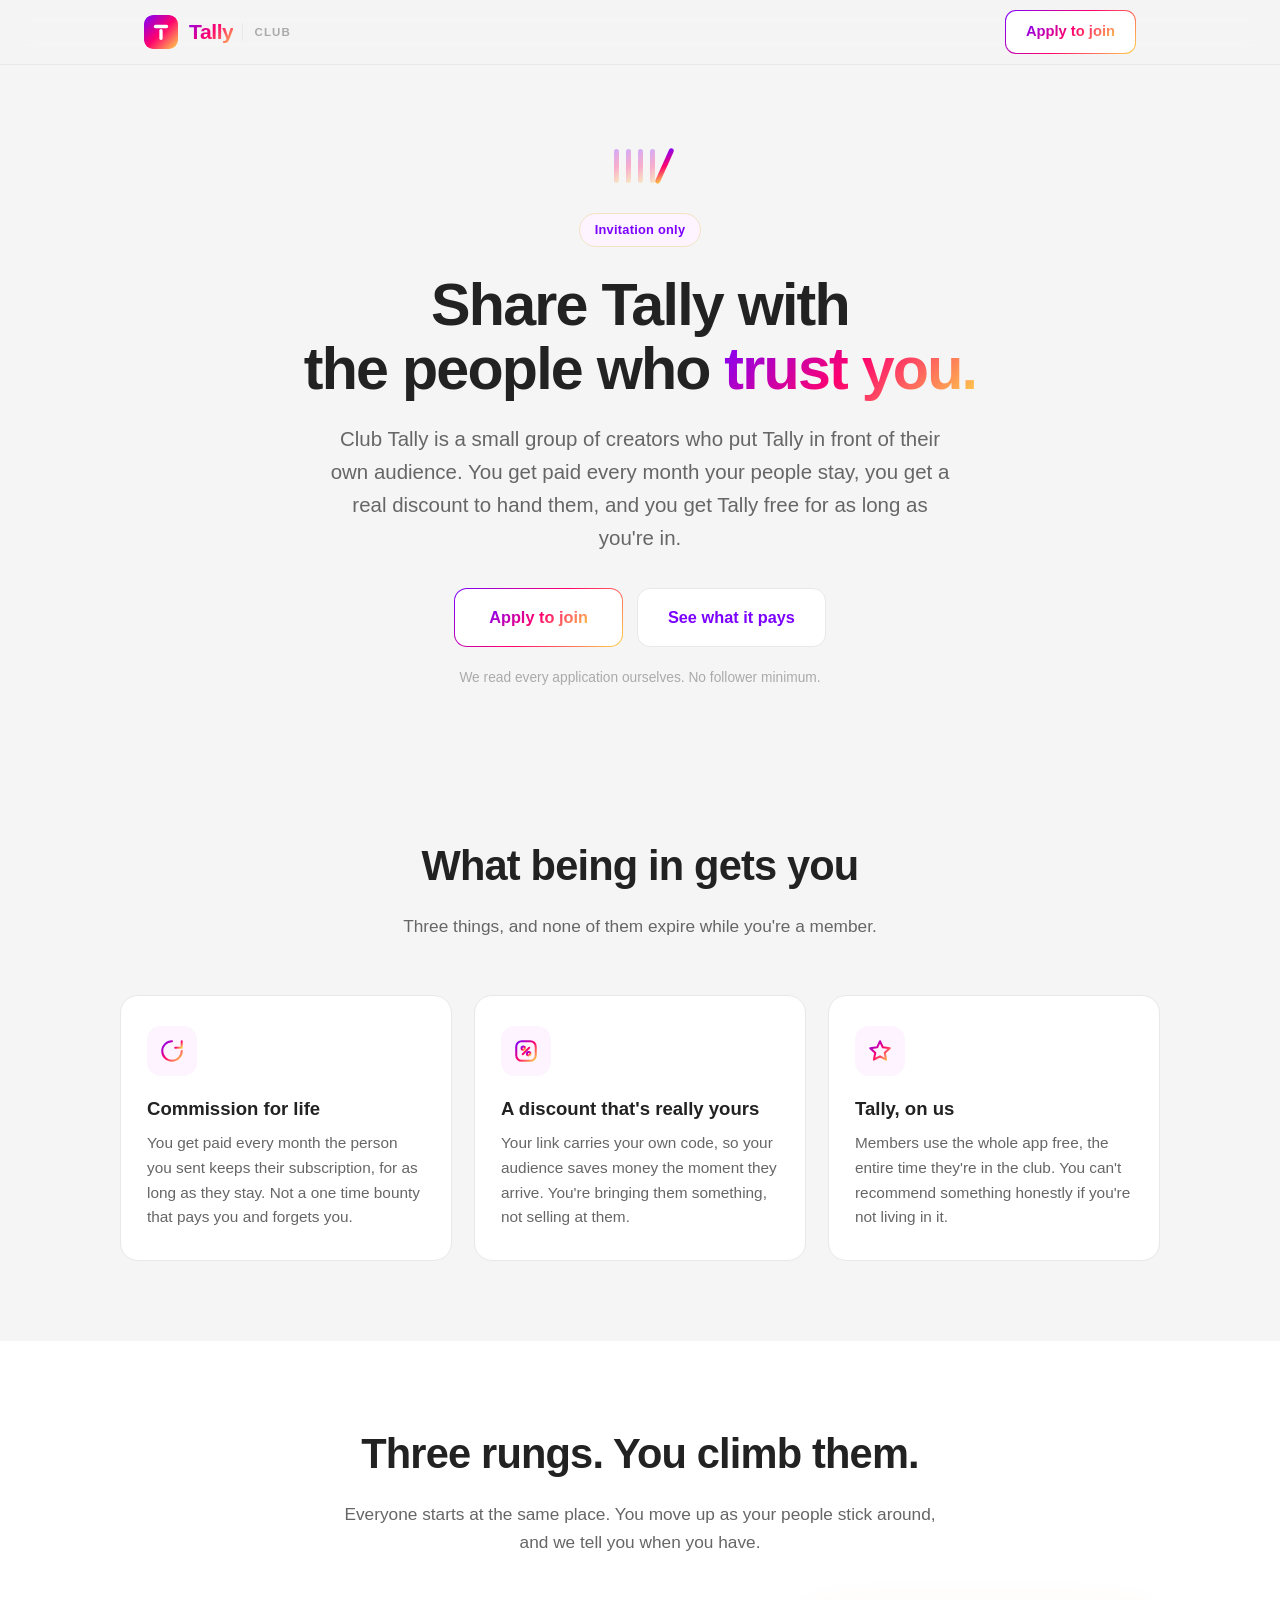
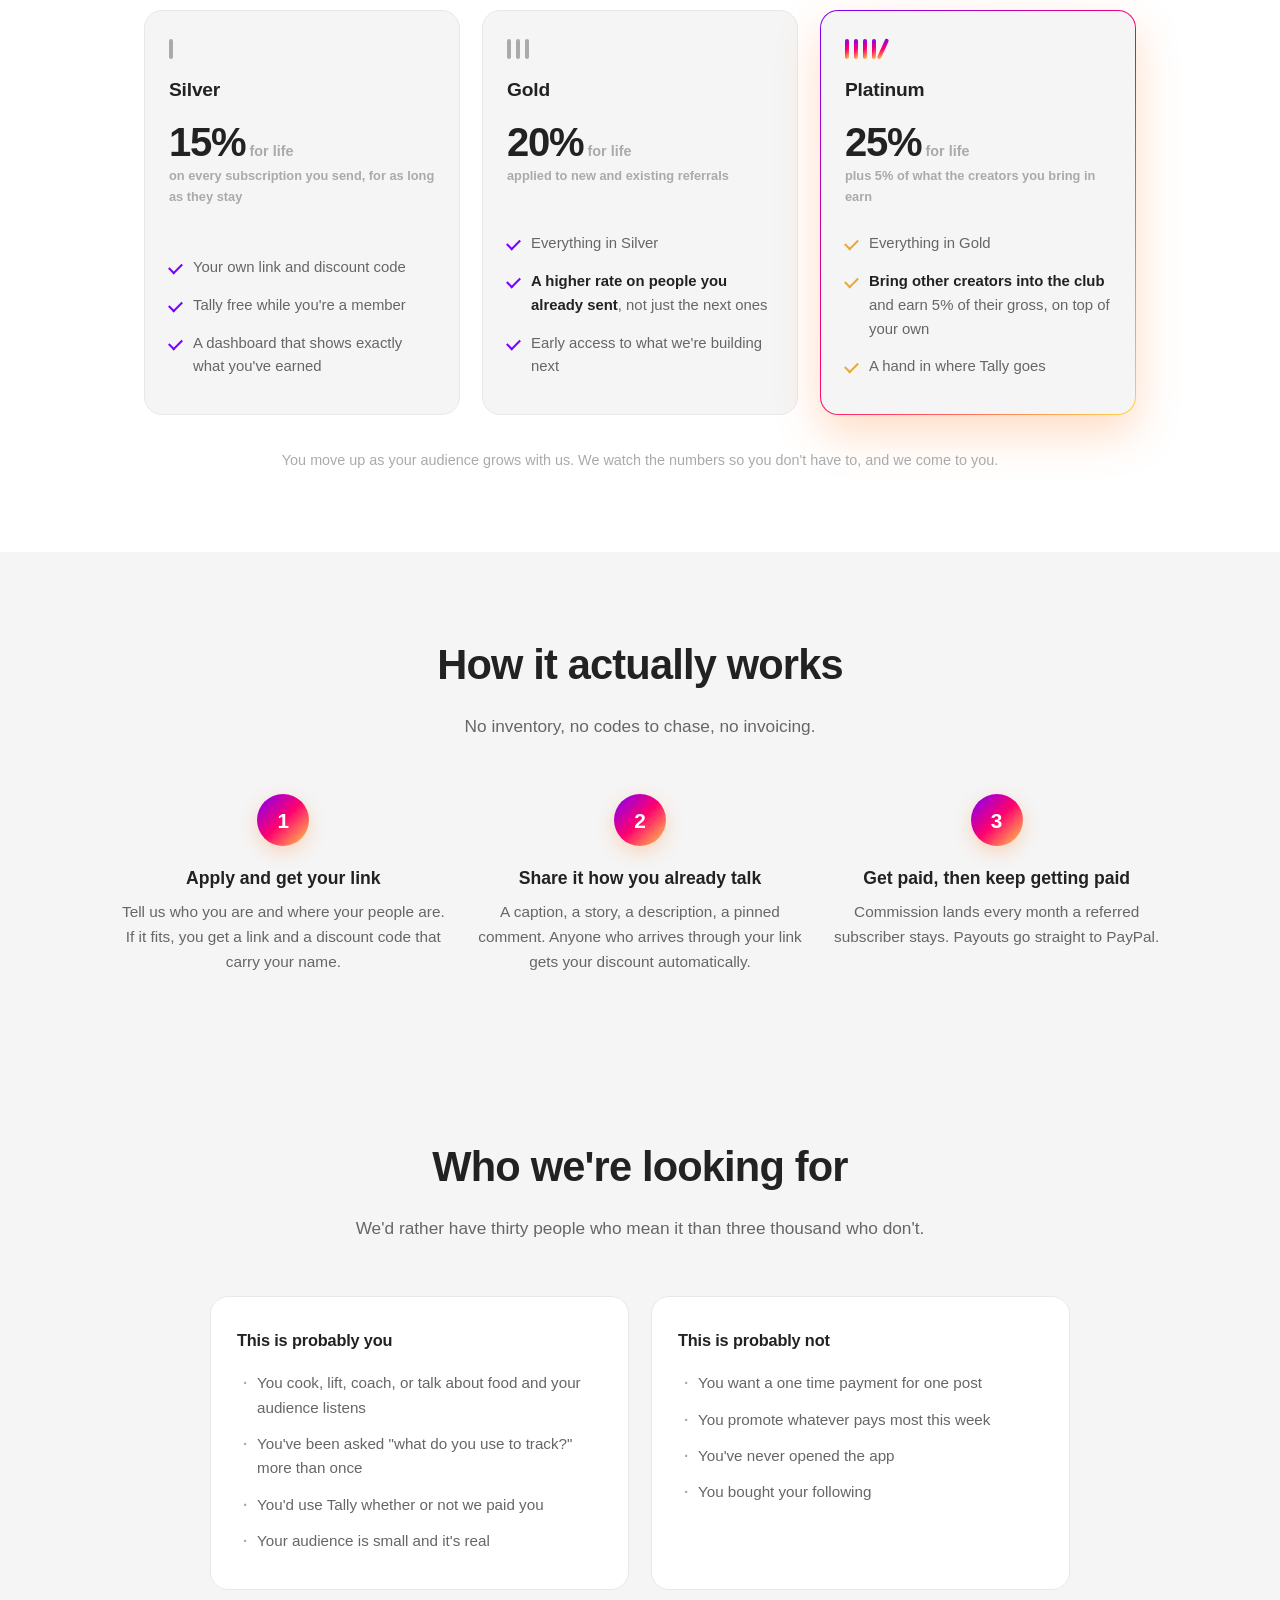
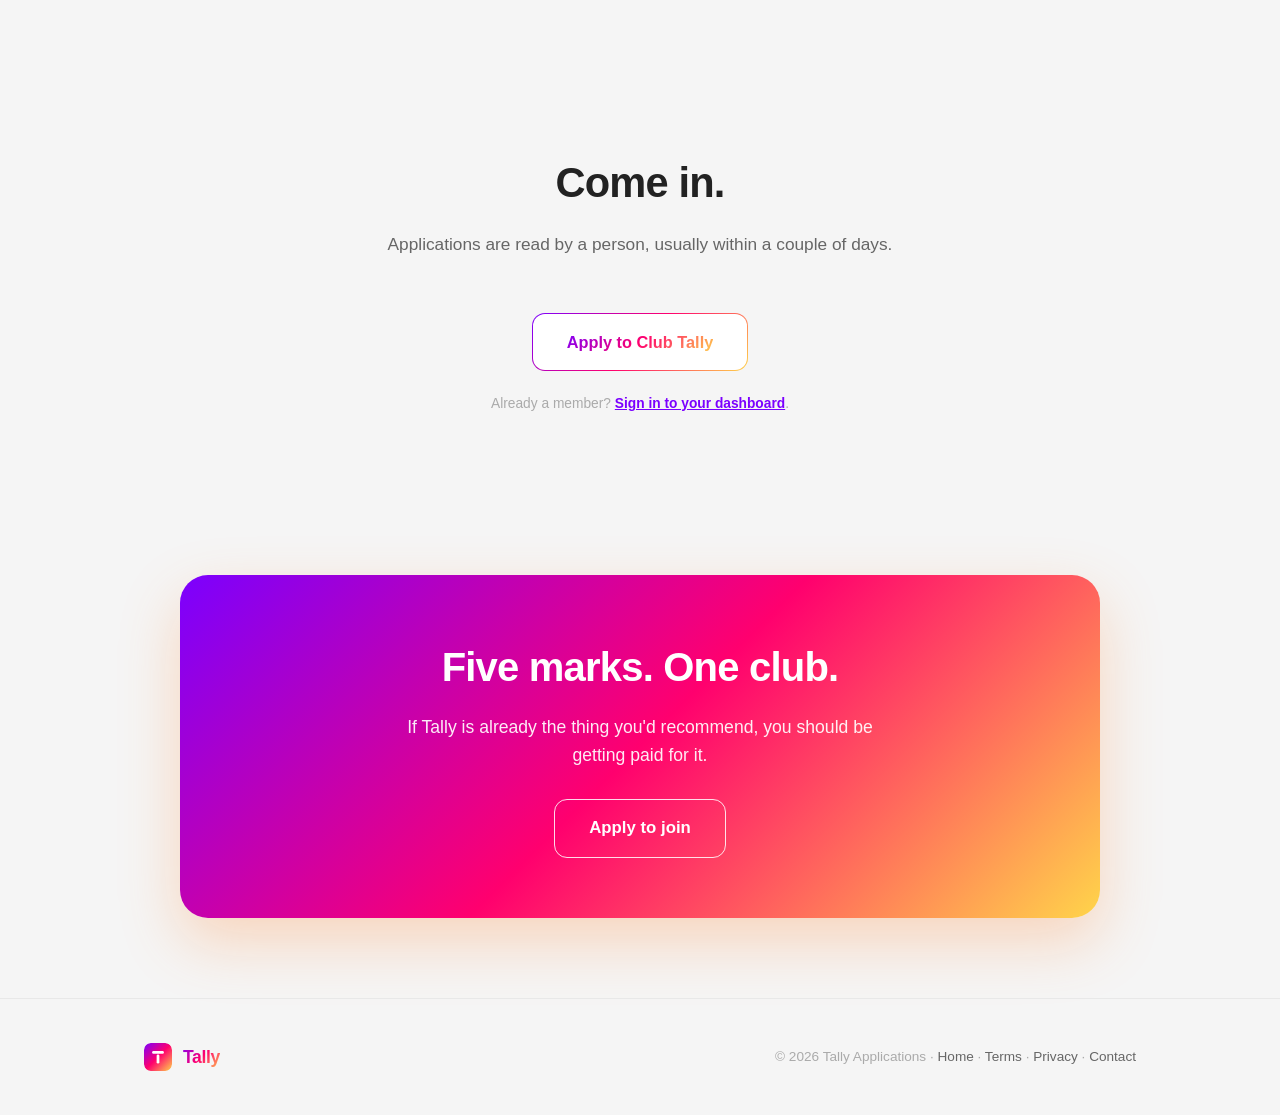
==== commit 643070f7: "Club Tally: put the Platinum 5% override back Owner's call: the sub-affiliate promise stays on the p" ====
--- a/club/index.html
+++ b/club/index.html
@@ -212,10 +212,10 @@
             <div class="tier-mark"><i></i><i></i><i></i><i></i><i></i></div>
             <h3>Platinum</h3>
             <div class="rate">25%<small> for life</small></div>
-            <div class="rate-sub">our highest rate, on everyone you have ever sent</div>
+            <div class="rate-sub">plus 5% of what the creators you bring in earn</div>
             <ul>
               <li>Everything in Gold</li>
-              <li><b>The best rate we give anyone</b>, applied to your whole history, not just what comes next</li>
+              <li><b>Bring other creators into the club</b> and earn 5% of their gross, on top of your own</li>
               <li>A hand in where Tally goes</li>
             </ul>
           </div>
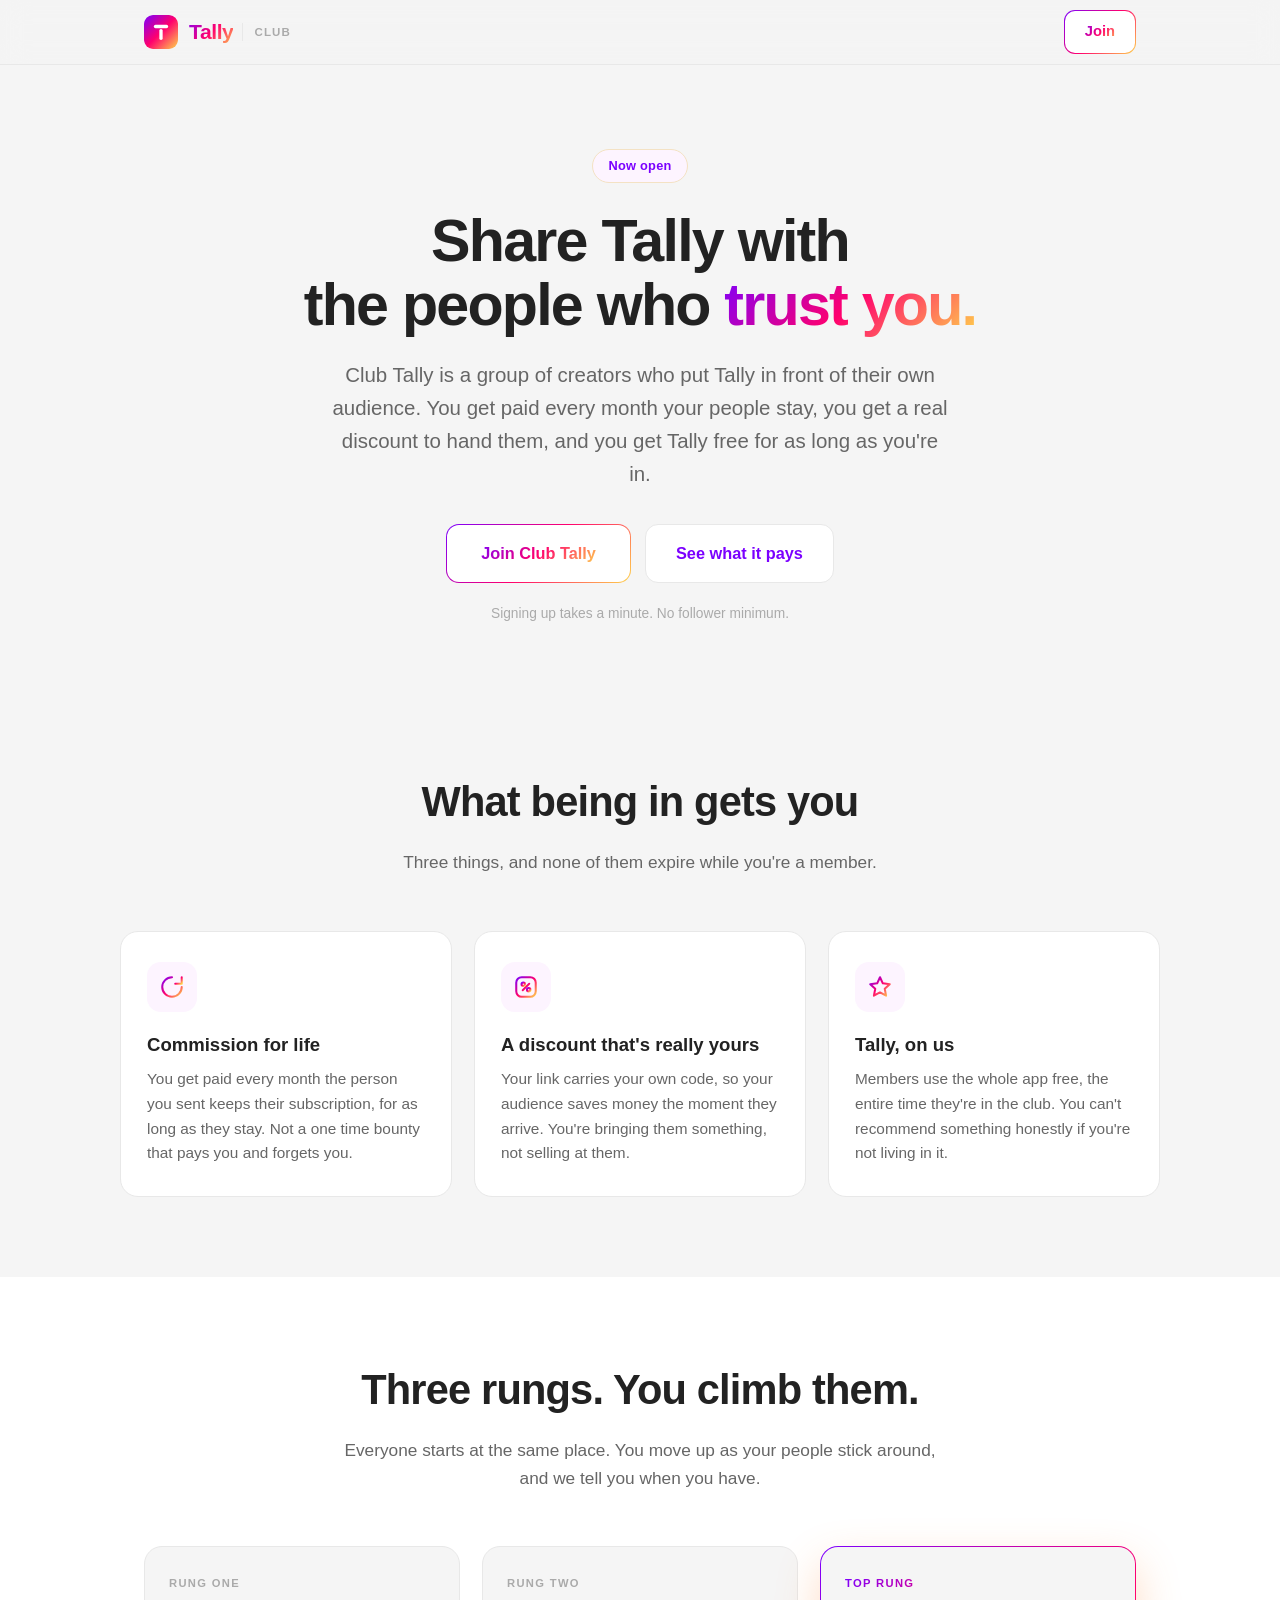
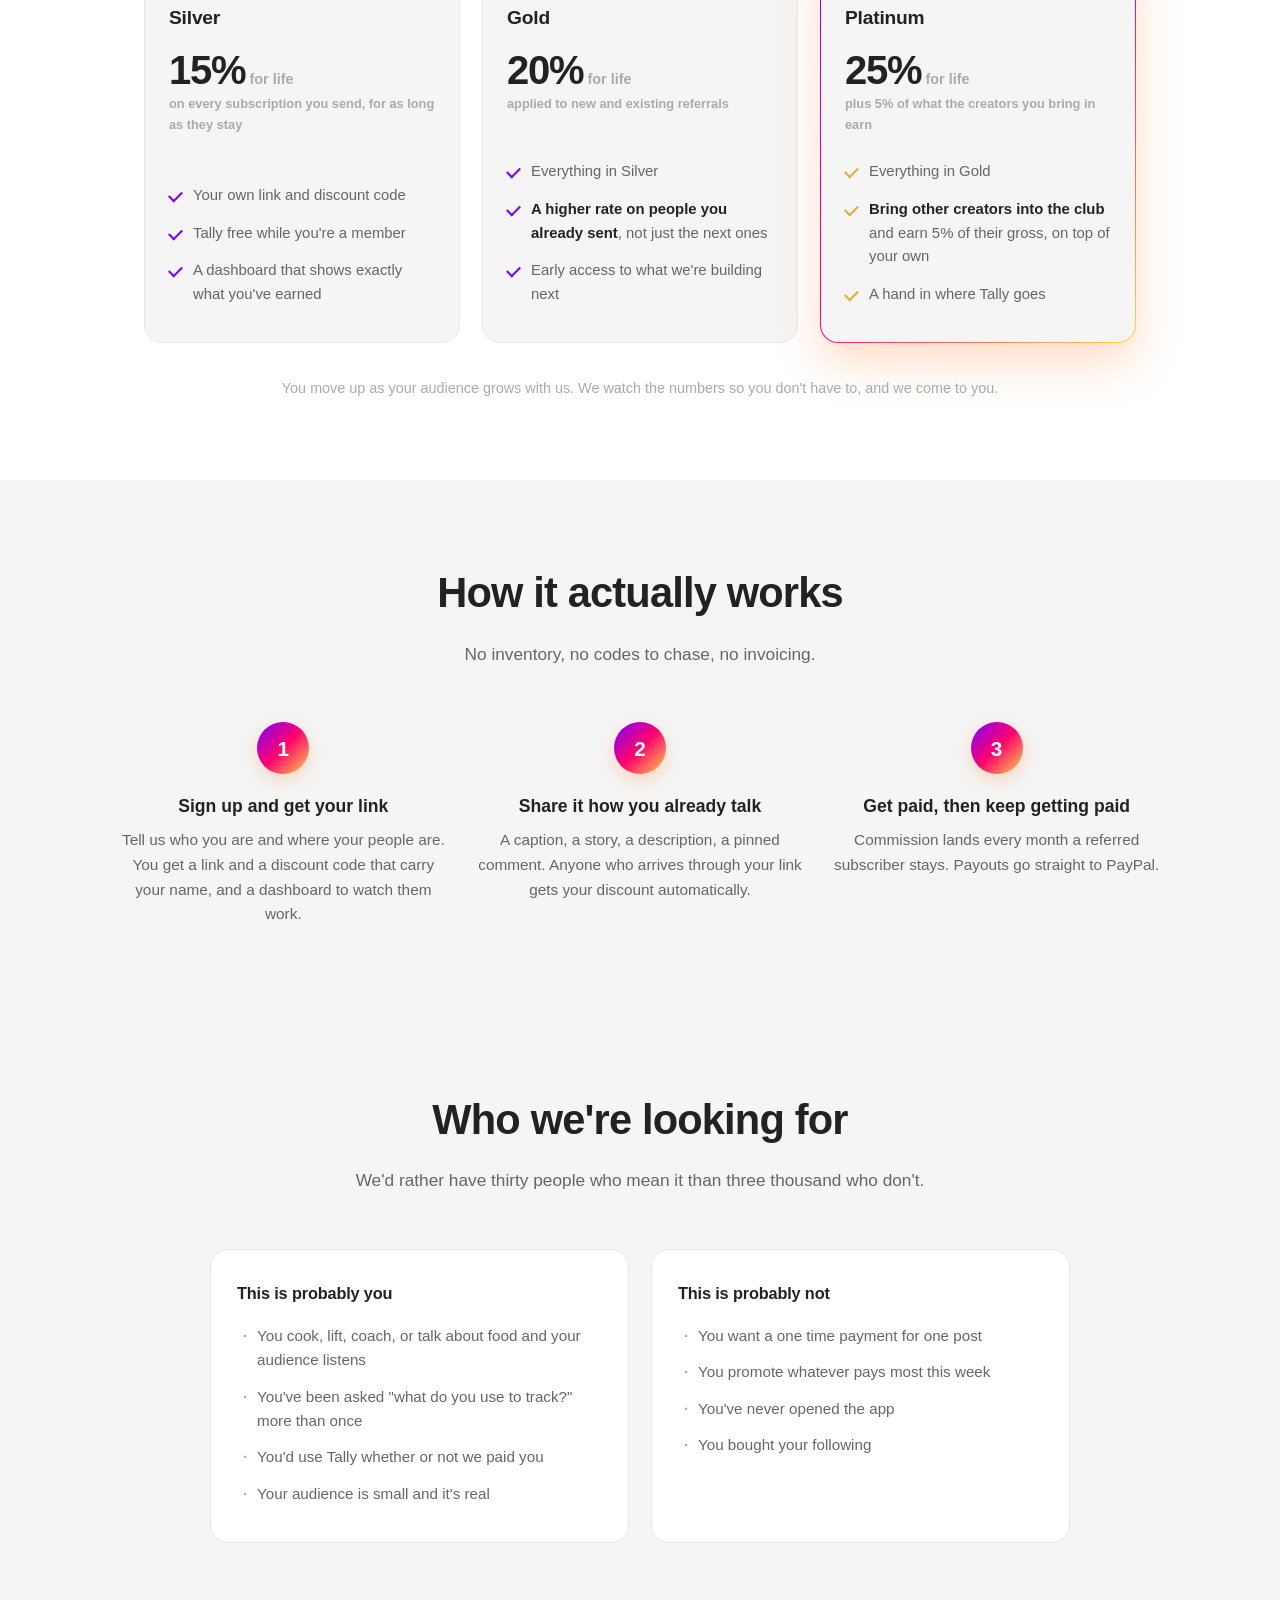
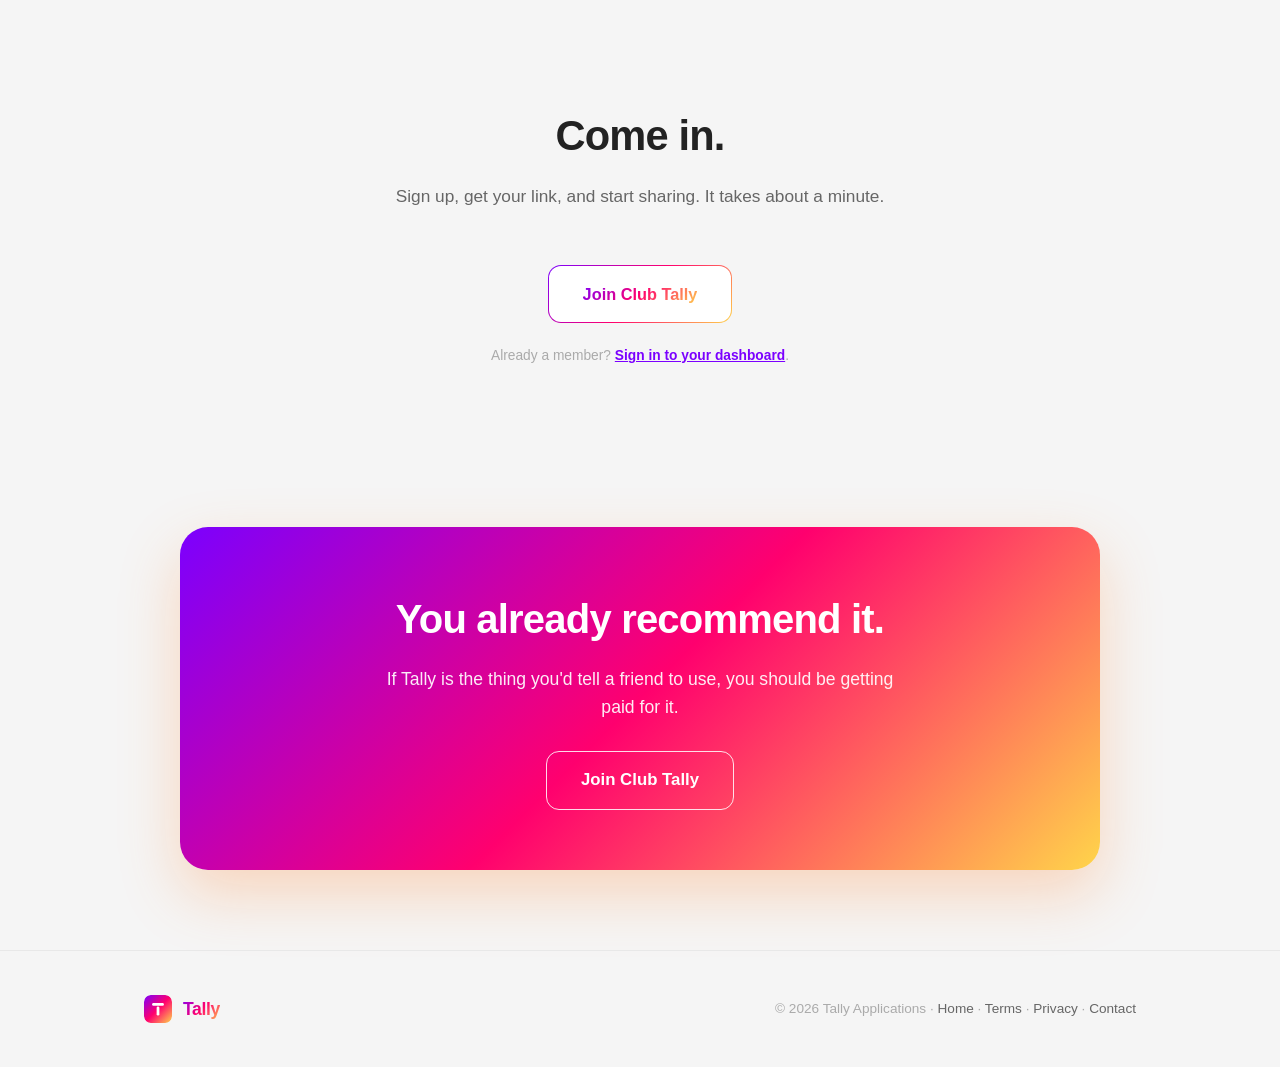
==== commit bb4c8ba4: "Club Tally: open the doors, drop the tally marks The page sold a club you could not join. It led wit" ====
--- a/club/index.html
+++ b/club/index.html
@@ -4,12 +4,12 @@
   <meta charset="UTF-8">
   <meta name="viewport" content="width=device-width, initial-scale=1.0">
   <title>Club Tally: Share Tally, get paid for it</title>
-  <meta name="description" content="Club Tally is where creators share Tally with the people who trust them. Recurring commission for as long as your people stay, a real discount to hand out, and Tally free while you're in.">
+  <meta name="description" content="Club Tally is where creators share Tally with the people who trust them. Commission for life, for as long as your people stay, a real discount to hand out, and Tally free while you're in.">
   <meta name="theme-color" content="#7B00FF">
   <link rel="icon" type="image/svg+xml" href="data:image/svg+xml,%3Csvg%20xmlns='http://www.w3.org/2000/svg'%20viewBox='0%200%20512%20512'%3E%3Cdefs%3E%3ClinearGradient%20id='b'%20x1='0'%20y1='0'%20x2='1'%20y2='1'%3E%3Cstop%20offset='0'%20stop-color='%237B00FF'/%3E%3Cstop%20offset='0.5'%20stop-color='%23FF006E'/%3E%3Cstop%20offset='1'%20stop-color='%23FFD54A'/%3E%3C/linearGradient%3E%3C/defs%3E%3Crect%20width='512'%20height='512'%20rx='115'%20fill='url(%23b)'/%3E%3Crect%20x='148'%20y='148'%20width='216'%20height='50'%20rx='25'%20fill='white'/%3E%3Crect%20x='231'%20y='210'%20width='50'%20height='166'%20rx='25'%20fill='white'/%3E%3C/svg%3E">
 
   <meta property="og:title" content="Club Tally">
-  <meta property="og:description" content="Share Tally with the people who trust you. Recurring commission, a real discount to hand out, and Tally free while you're in.">
+  <meta property="og:description" content="Share Tally with the people who trust you. Commission for life, a real discount to hand out, and Tally free while you're in.">
   <meta property="og:type" content="website">
   <meta property="og:url" content="https://tallyapplications.com/club">
 
@@ -34,14 +34,6 @@
     }
     .hero-actions { display: flex; gap: 14px; justify-content: center; flex-wrap: wrap; align-items: center; }
     .hero-note { font-size: 0.86rem; color: var(--t3); margin-top: 20px; }
-
-    /* ── The five tally marks: the club's own mark ── */
-    .marks { display: flex; gap: 7px; justify-content: center; margin-bottom: 30px; }
-    .marks i {
-      display: block; width: 5px; height: 34px; border-radius: 3px;
-      background: var(--g); opacity: 0.30;
-    }
-    .marks i:nth-child(5) { transform: rotate(24deg) scaleY(1.12); opacity: 1; }
 
     /* ── What you get ── */
     .perks { display: grid; grid-template-columns: repeat(3, 1fr); gap: 22px; }
@@ -66,10 +58,8 @@
       border: 1.7px solid transparent;
       box-shadow: 0 18px 44px var(--glow);
     }
-    .tier-mark { display: flex; gap: 5px; margin-bottom: 16px; }
-    .tier-mark i { display: block; width: 4px; height: 20px; border-radius: 2px; background: var(--t3); }
-    .tier.top .tier-mark i { background: var(--g); }
-    .tier.top .tier-mark i:nth-child(5) { transform: rotate(24deg) scaleY(1.1); }
+    .tier-name { font-size: 0.7rem; font-weight: 800; letter-spacing: 0.12em; text-transform: uppercase; color: var(--t3); margin-bottom: 10px; }
+    .tier.top .tier-name { background: var(--g); -webkit-background-clip: text; background-clip: text; -webkit-text-fill-color: transparent; }
     .tier h3 { font-size: 1.2rem; font-weight: 800; letter-spacing: -0.01em; margin-bottom: 4px; }
     .tier .rate { font-size: 2.5rem; font-weight: 800; letter-spacing: -0.03em; line-height: 1.1; margin: 10px 0 2px; }
     .tier .rate small { font-size: 0.9rem; font-weight: 700; color: var(--t3); letter-spacing: 0; }
@@ -132,25 +122,24 @@
         <span>Tally</span>
         <small>Club</small>
       </a>
-      <a class="btn sm" href="#join"><span>Apply to join</span></a>
+      <a class="btn sm" data-club-apply href="#join" target="_blank" rel="noopener"><span>Join</span></a>
     </div>
   </header>
 
   <main>
     <section class="hero wrap">
-      <div class="marks" aria-hidden="true"><i></i><i></i><i></i><i></i><i></i></div>
-      <span class="pill">Invitation only</span>
+      <span class="pill">Now open</span>
       <h1>Share Tally with<br>the people who <span class="grad">trust you.</span></h1>
       <p class="lead">
-        Club Tally is a small group of creators who put Tally in front of their own audience.
+        Club Tally is a group of creators who put Tally in front of their own audience.
         You get paid every month your people stay, you get a real discount to hand them,
         and you get Tally free for as long as you're in.
       </p>
       <div class="hero-actions">
-        <a class="btn lg" href="#join"><span>Apply to join</span></a>
+        <a class="btn lg" data-club-apply href="#join" target="_blank" rel="noopener"><span>Join Club Tally</span></a>
         <a class="btn-ghost" href="#tiers">See what it pays</a>
       </div>
-      <div class="hero-note">We read every application ourselves. No follower minimum.</div>
+      <div class="hero-note">Signing up takes a minute. No follower minimum.</div>
     </section>
 
     <!-- What you get -->
@@ -187,7 +176,7 @@
         </div>
         <div class="tiers">
           <div class="tier">
-            <div class="tier-mark"><i></i></div>
+            <div class="tier-name">Rung one</div>
             <h3>Silver</h3>
             <div class="rate">15%<small> for life</small></div>
             <div class="rate-sub">on every subscription you send, for as long as they stay</div>
@@ -198,7 +187,7 @@
             </ul>
           </div>
           <div class="tier">
-            <div class="tier-mark"><i></i><i></i><i></i></div>
+            <div class="tier-name">Rung two</div>
             <h3>Gold</h3>
             <div class="rate">20%<small> for life</small></div>
             <div class="rate-sub">applied to new and existing referrals</div>
@@ -209,7 +198,7 @@
             </ul>
           </div>
           <div class="tier top">
-            <div class="tier-mark"><i></i><i></i><i></i><i></i><i></i></div>
+            <div class="tier-name">Top rung</div>
             <h3>Platinum</h3>
             <div class="rate">25%<small> for life</small></div>
             <div class="rate-sub">plus 5% of what the creators you bring in earn</div>
@@ -236,8 +225,8 @@
       <div class="steps">
         <div class="step">
           <div class="num">1</div>
-          <h3>Apply and get your link</h3>
-          <p>Tell us who you are and where your people are. If it fits, you get a link and a discount code that carry your name.</p>
+          <h3>Sign up and get your link</h3>
+          <p>Tell us who you are and where your people are. You get a link and a discount code that carry your name, and a dashboard to watch them work.</p>
         </div>
         <div class="step">
           <div class="num">2</div>
@@ -284,7 +273,7 @@
     <section class="block wrap" id="join">
       <div class="section-head">
         <h2>Come in.</h2>
-        <p>Applications are read by a person, usually within a couple of days.</p>
+        <p>Sign up, get your link, and start sharing. It takes about a minute.</p>
       </div>
       <div class="signup" style="text-align:center;">
         <!-- ── SIGNUP: link-out today, embed when the plan allows ──────────────
@@ -299,7 +288,7 @@
                   (FP → Promoters → "Get login and signup links")
         -->
         <a class="btn lg" data-club-apply href="#join" target="_blank" rel="noopener">
-          <span>Apply to Club Tally</span>
+          <span>Join Club Tally</span>
         </a>
 
         <!-- <iframe id="club-embed" src="" height="850" width="100%" frameborder="0" allow="clipboard-write"></iframe> -->
@@ -311,9 +300,9 @@
     </section>
 
     <div class="cta-banner wrap">
-      <h2>Five marks. One club.</h2>
-      <p>If Tally is already the thing you'd recommend, you should be getting paid for it.</p>
-      <a class="btn-inv" href="#join">Apply to join</a>
+      <h2>You already recommend it.</h2>
+      <p>If Tally is the thing you'd tell a friend to use, you should be getting paid for it.</p>
+      <a class="btn-inv" data-club-apply href="#join" target="_blank" rel="noopener">Join Club Tally</a>
     </div>
   </main>
 
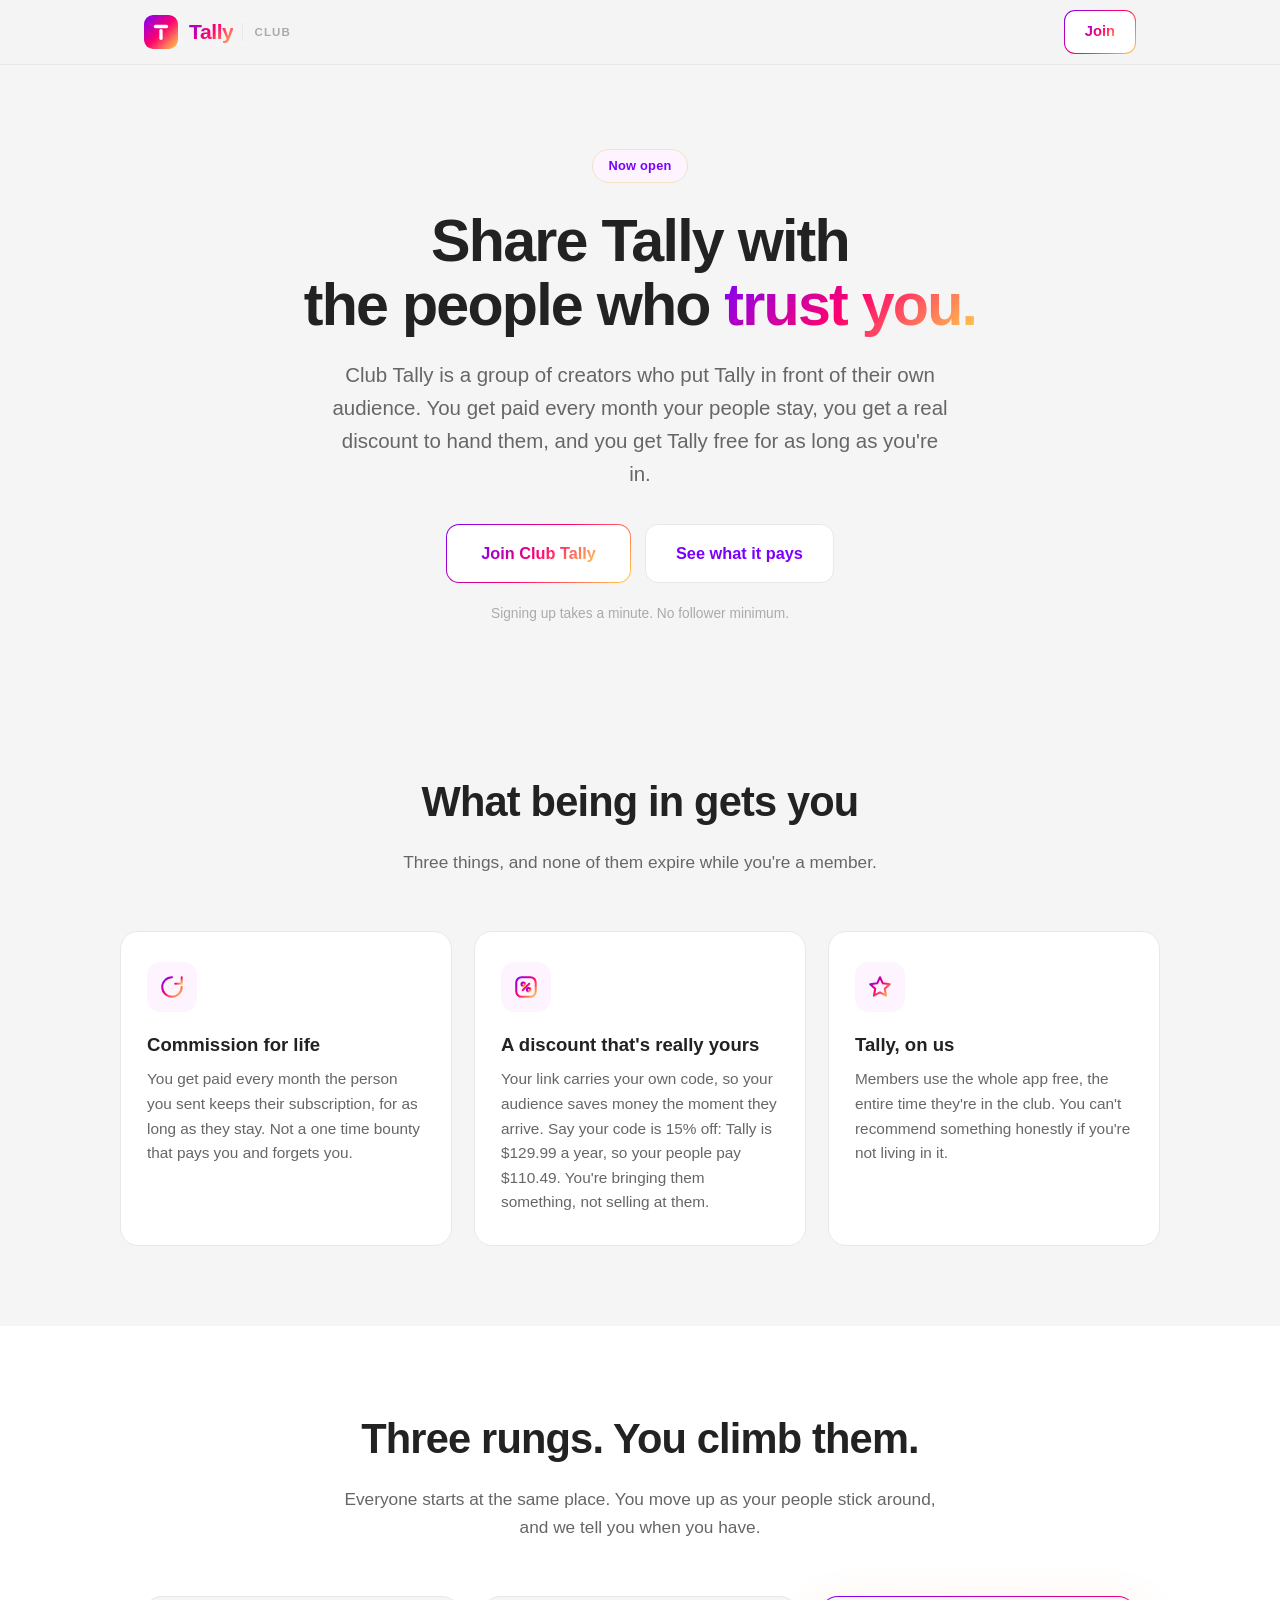
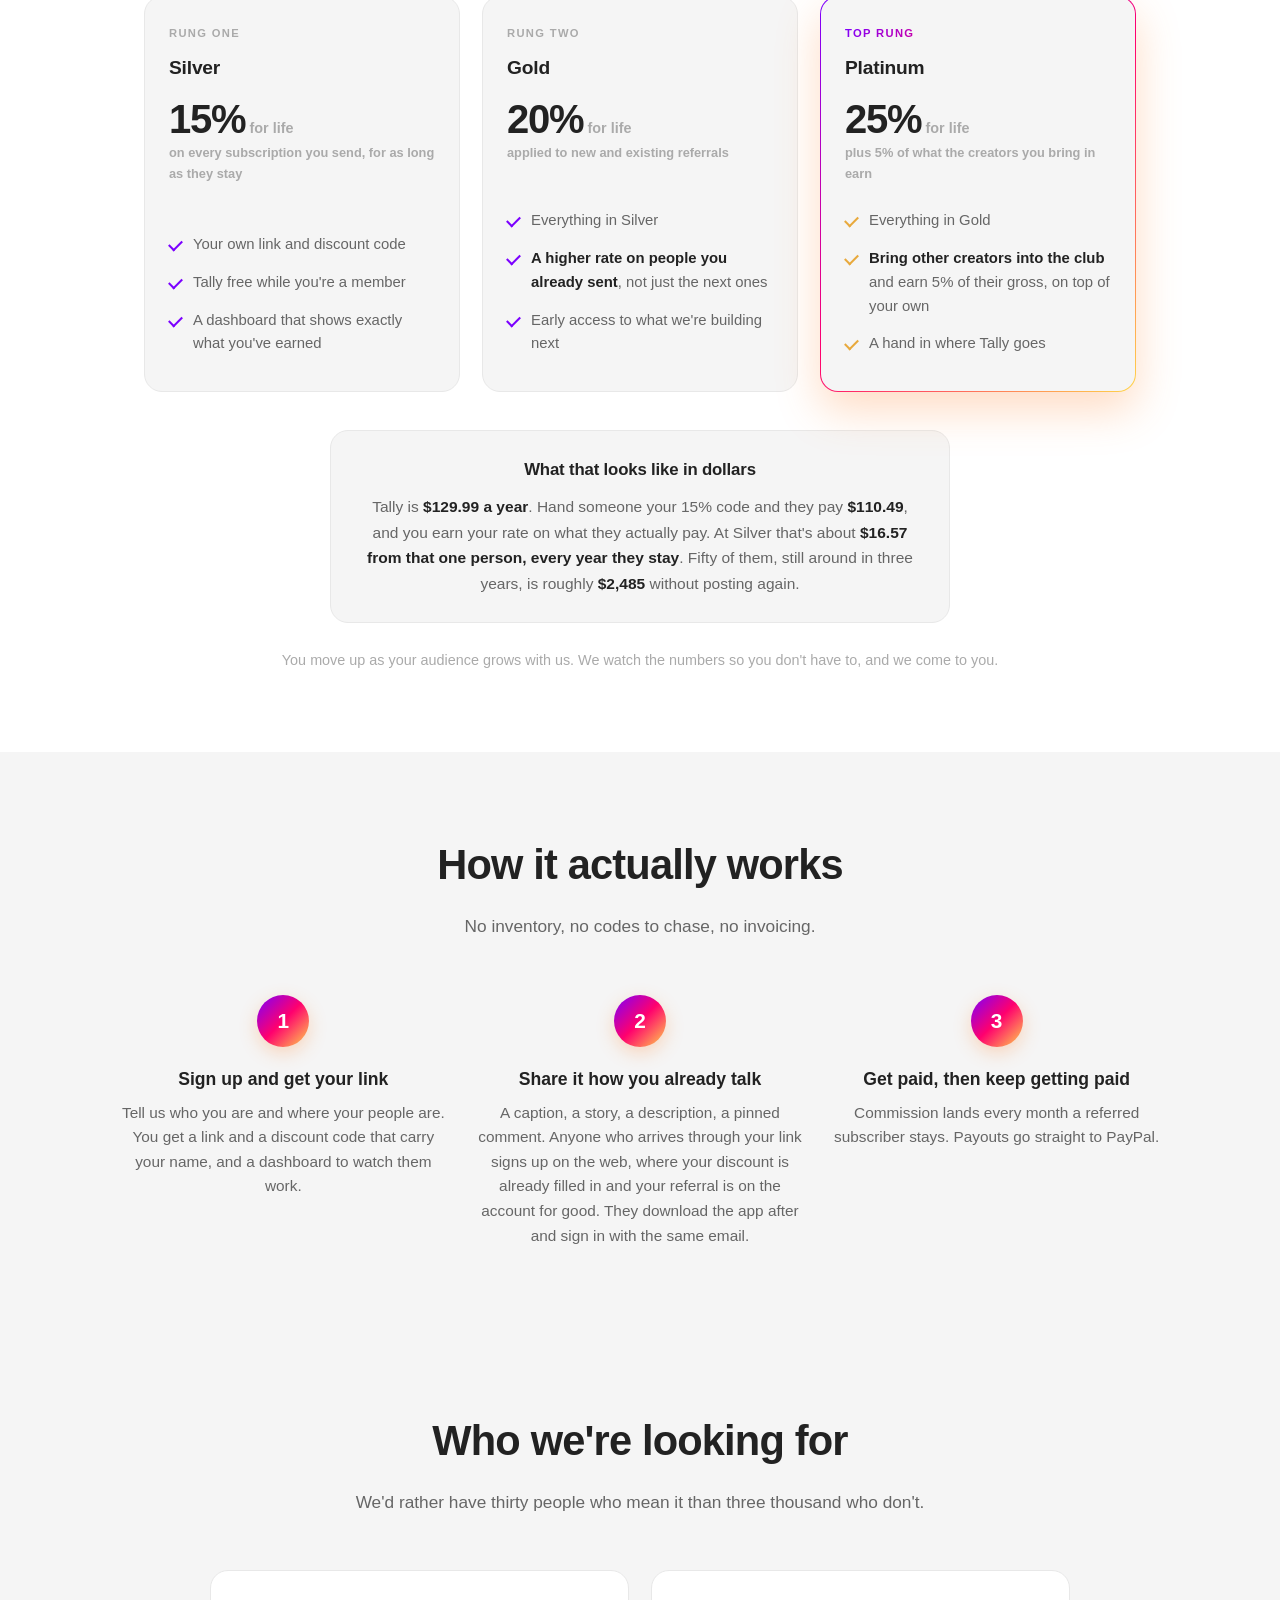
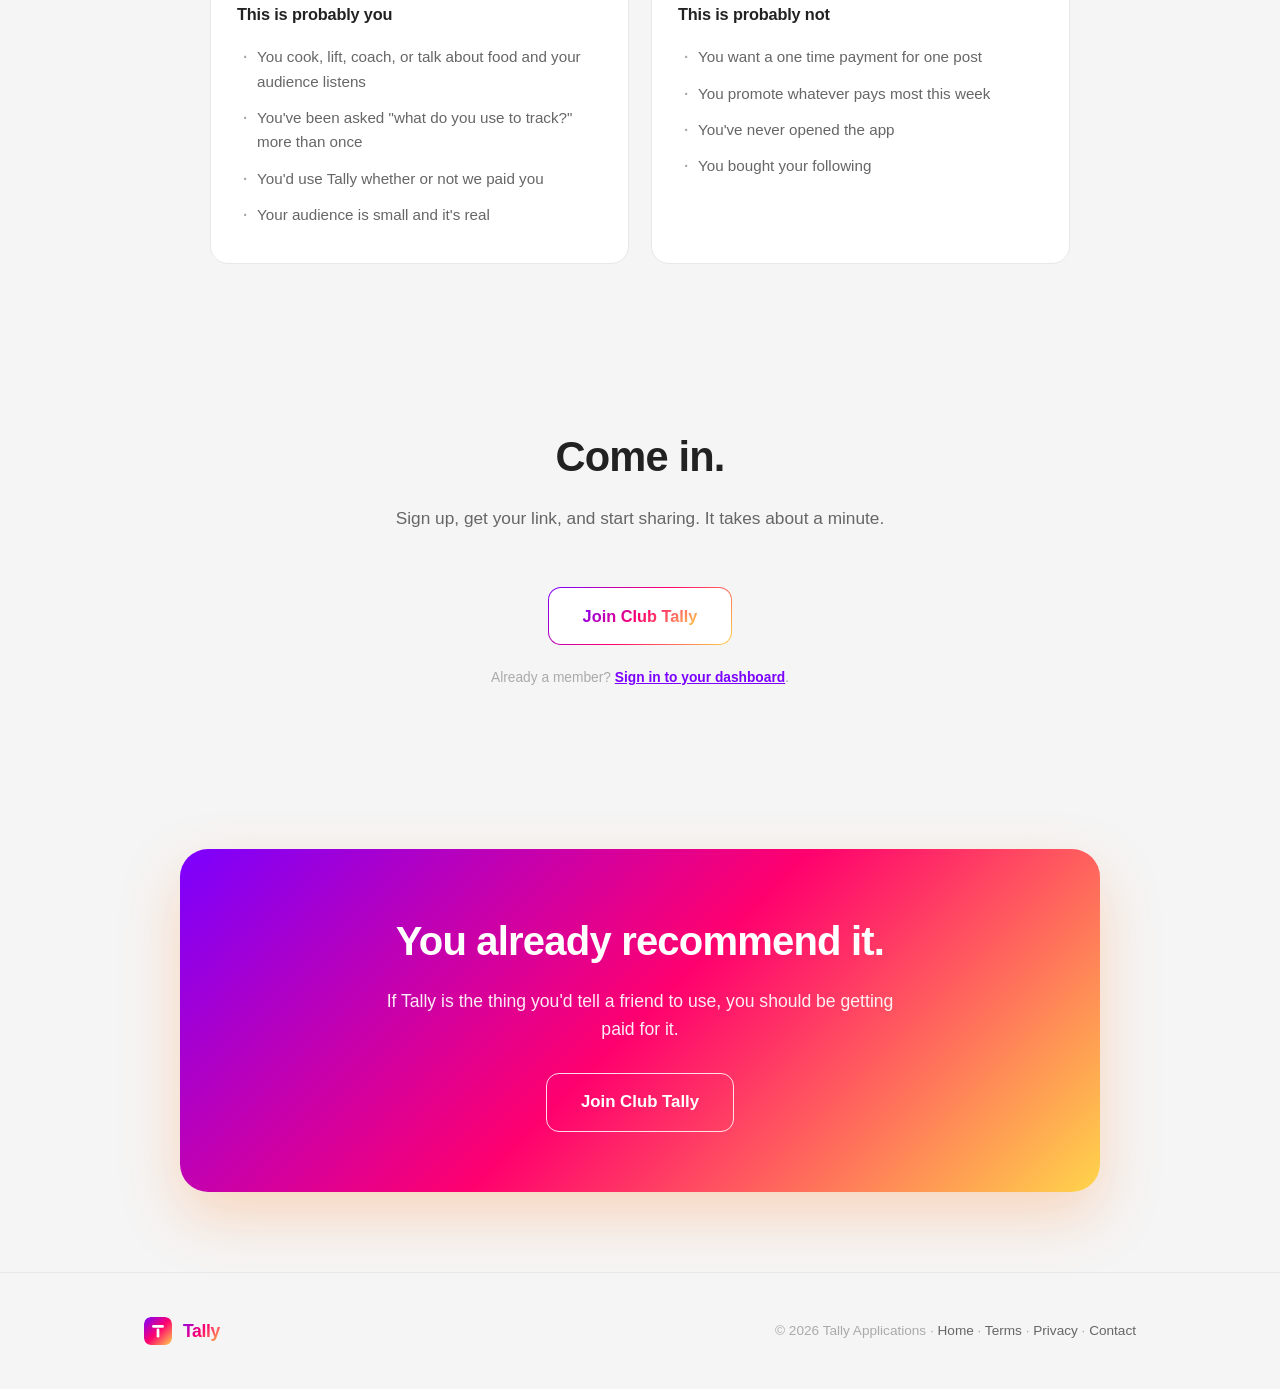
==== commit de60c35b: "Club Tally: put dollars on the page, and tell the truth about store installs A creator cannot price " ====
--- a/club/index.html
+++ b/club/index.html
@@ -73,7 +73,17 @@
     }
     .tier.top li::before { border-color: #E8A93C; }
     .tier li b { color: var(--t1); font-weight: 700; }
-    .tier-note { text-align: center; color: var(--t3); font-size: 0.9rem; margin-top: 34px; }
+    /* The worked example. A creator can't price "15% for life" without the sticker price,
+       and the rate pays on what the customer ACTUALLY pays, not on sticker. Both live here. */
+    .tier-math {
+      max-width: 620px; margin: 38px auto 0; text-align: center;
+      background: var(--bg); border: 1px solid var(--border); border-radius: 18px; padding: 26px 28px;
+    }
+    .tier-math h3 { font-size: 1.05rem; font-weight: 800; letter-spacing: -0.01em; margin-bottom: 10px; }
+    .tier-math p { font-size: 0.97rem; color: var(--t2); line-height: 1.65; }
+    .tier-math b { color: var(--t1); font-weight: 700; }
+
+    .tier-note { text-align: center; color: var(--t3); font-size: 0.9rem; margin-top: 26px; }
 
     /* ── How it works ── */
     .steps { display: grid; grid-template-columns: repeat(3, 1fr); gap: 30px; }
@@ -157,7 +167,7 @@
         <div class="card perk">
           <div class="ico"><svg viewBox="0 0 24 24"><path d="M9 15 15 9"/><circle cx="9.5" cy="9.5" r="1.6"/><circle cx="14.5" cy="14.5" r="1.6"/><rect x="3" y="3" width="18" height="18" rx="5"/></svg></div>
           <h3>A discount that's really yours</h3>
-          <p>Your link carries your own code, so your audience saves money the moment they arrive. You're bringing them something, not selling at them.</p>
+          <p>Your link carries your own code, so your audience saves money the moment they arrive. Say your code is 15% off: Tally is $129.99 a year, so your people pay $110.49. You're bringing them something, not selling at them.</p>
         </div>
         <div class="card perk">
           <div class="ico"><svg viewBox="0 0 24 24"><path d="M12 3 14.6 8.6 21 9.4l-4.6 4.3 1.2 6.3L12 17l-5.6 3 1.2-6.3L3 9.4l6.4-.8z"/></svg></div>
@@ -209,6 +219,15 @@
             </ul>
           </div>
         </div>
+        <div class="tier-math">
+          <h3>What that looks like in dollars</h3>
+          <p>
+            Tally is <b>$129.99 a year</b>. Hand someone your 15% code and they pay <b>$110.49</b>,
+            and you earn your rate on what they actually pay. At Silver that's about
+            <b>$16.57 from that one person, every year they stay</b>. Fifty of them, still around in
+            three years, is roughly <b>$2,485</b> without posting again.
+          </p>
+        </div>
         <div class="tier-note">
           You move up as your audience grows with us. We watch the numbers so you don't have to, and
           we come to you.
@@ -231,7 +250,7 @@
         <div class="step">
           <div class="num">2</div>
           <h3>Share it how you already talk</h3>
-          <p>A caption, a story, a description, a pinned comment. Anyone who arrives through your link gets your discount automatically.</p>
+          <p>A caption, a story, a description, a pinned comment. Anyone who arrives through your link signs up on the web, where your discount is already filled in and your referral is on the account for good. They download the app after and sign in with the same email.</p>
         </div>
         <div class="step">
           <div class="num">3</div>
@@ -317,7 +336,7 @@
         <a href="/">Home</a> ·
         <a href="/terms.html">Terms</a> ·
         <a href="/privacy.html">Privacy</a> ·
-        <a href="mailto:micahtarter@gmail.com">Contact</a>
+        <a href="mailto:micah.tarter@tallyapplications.com">Contact</a>
       </div>
     </div>
   </footer>
@@ -339,7 +358,7 @@
       var apply = document.querySelectorAll('[data-club-apply]');
       for (var i = 0; i < apply.length; i++) {
         if (CLUB_SIGNUP_URL) { apply[i].href = CLUB_SIGNUP_URL; }
-        else { apply[i].href = 'mailto:micahtarter@gmail.com?subject=Club%20Tally%20application'; apply[i].removeAttribute('target'); }
+        else { apply[i].href = 'mailto:micah.tarter@tallyapplications.com?subject=Club%20Tally%20application'; apply[i].removeAttribute('target'); }
       }
       var login = document.querySelector('[data-club-login]');
       if (login) {
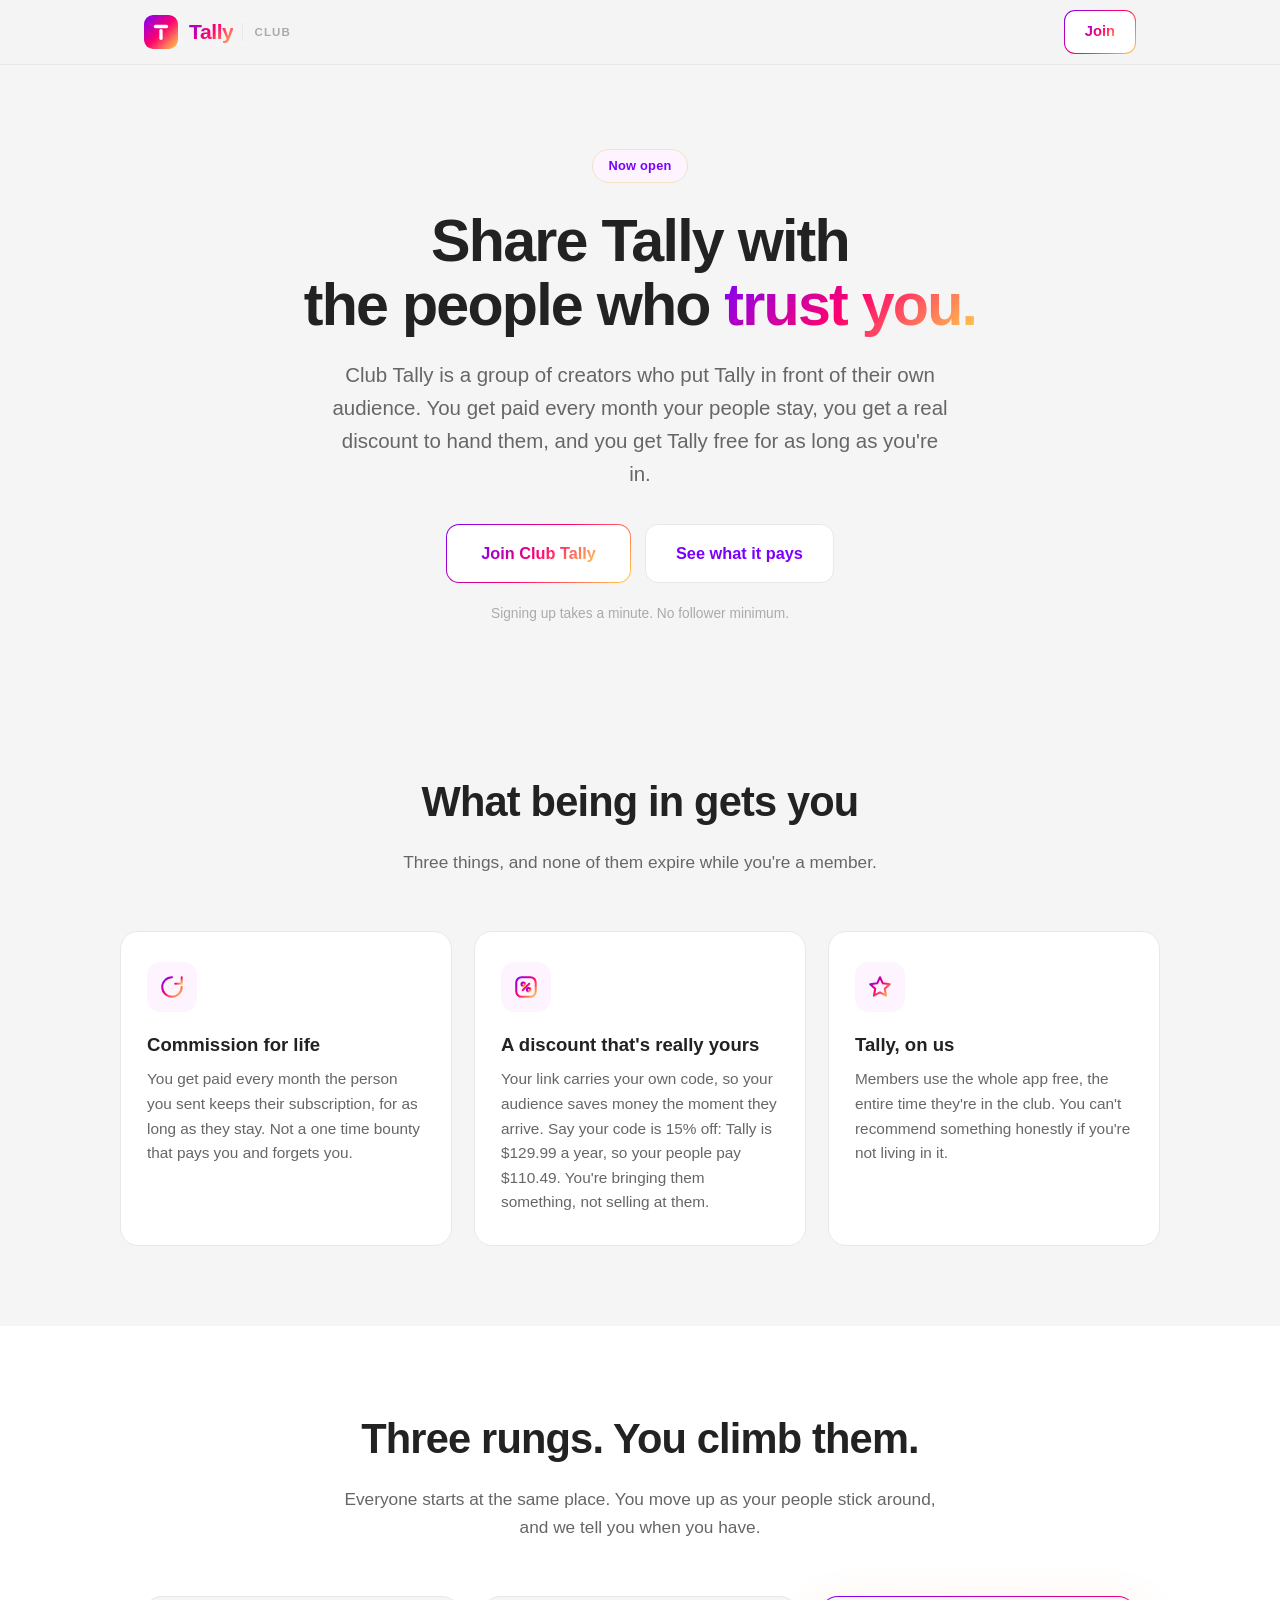
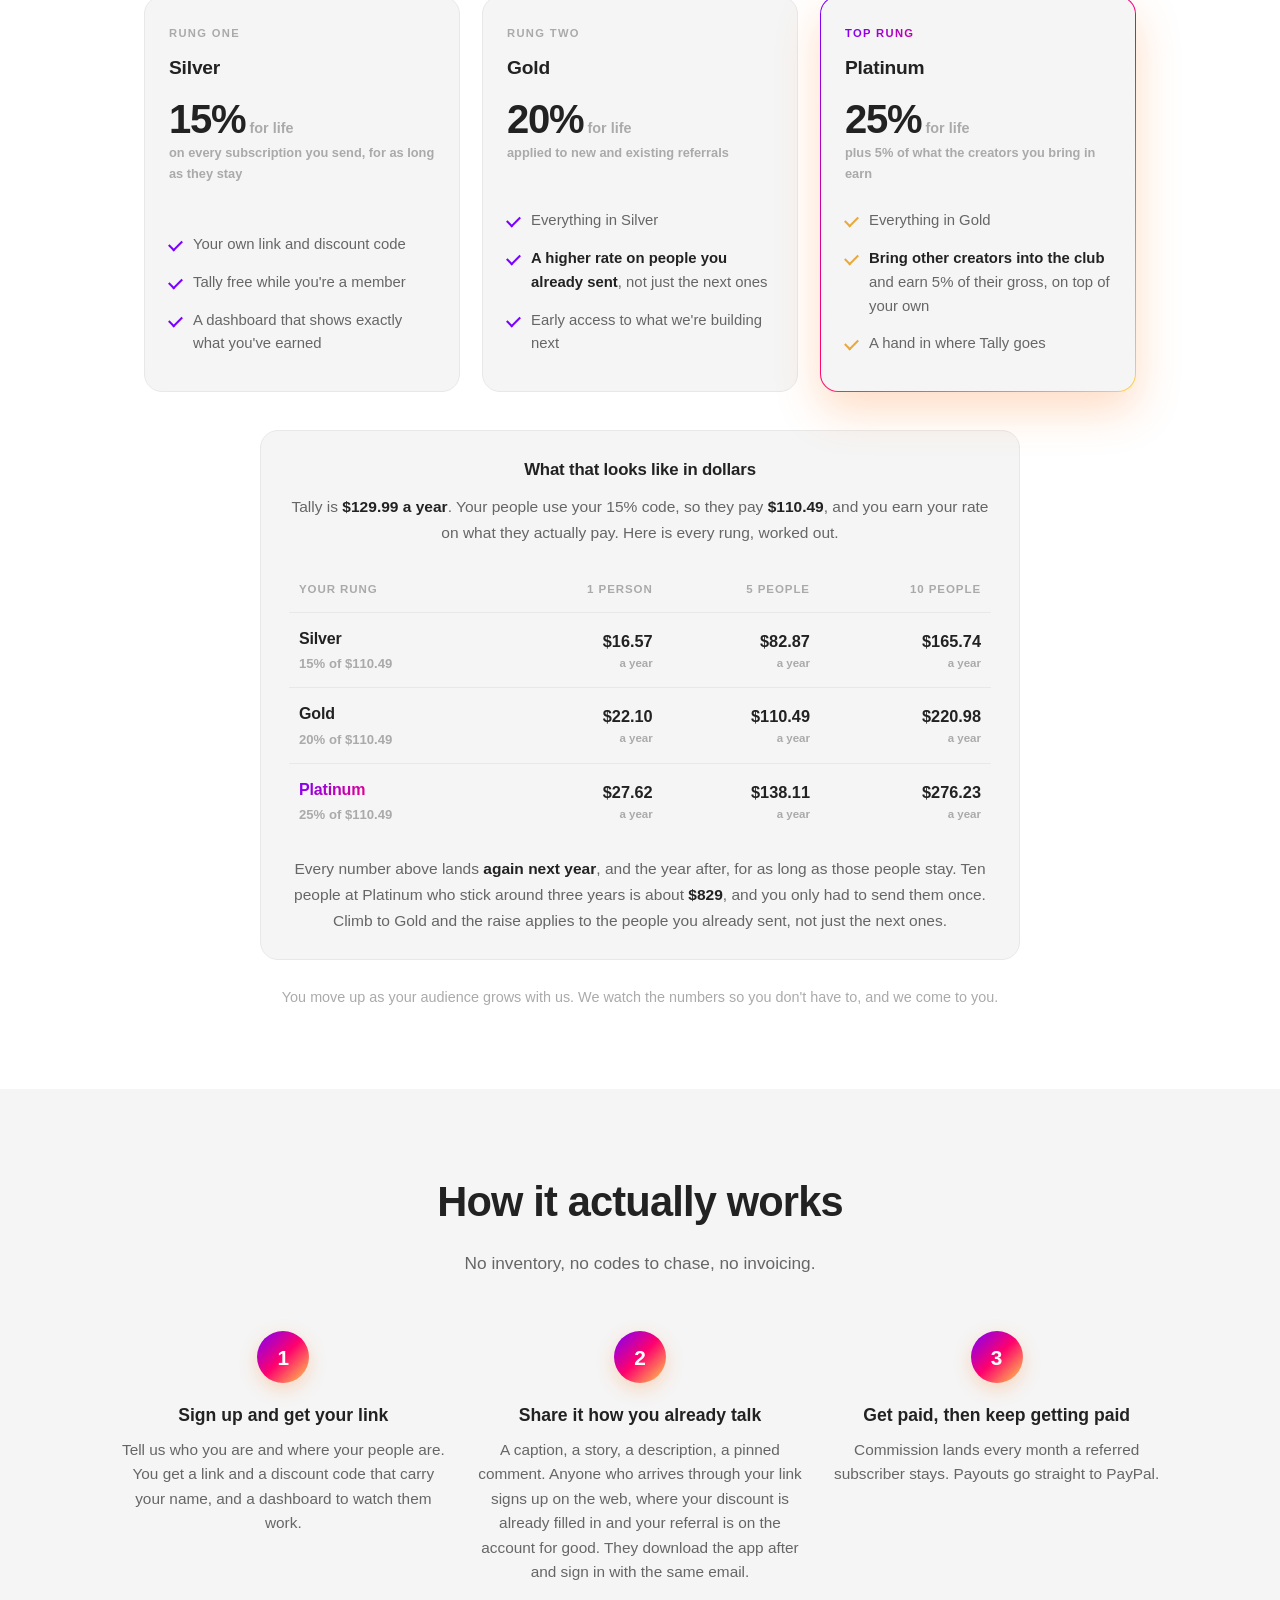
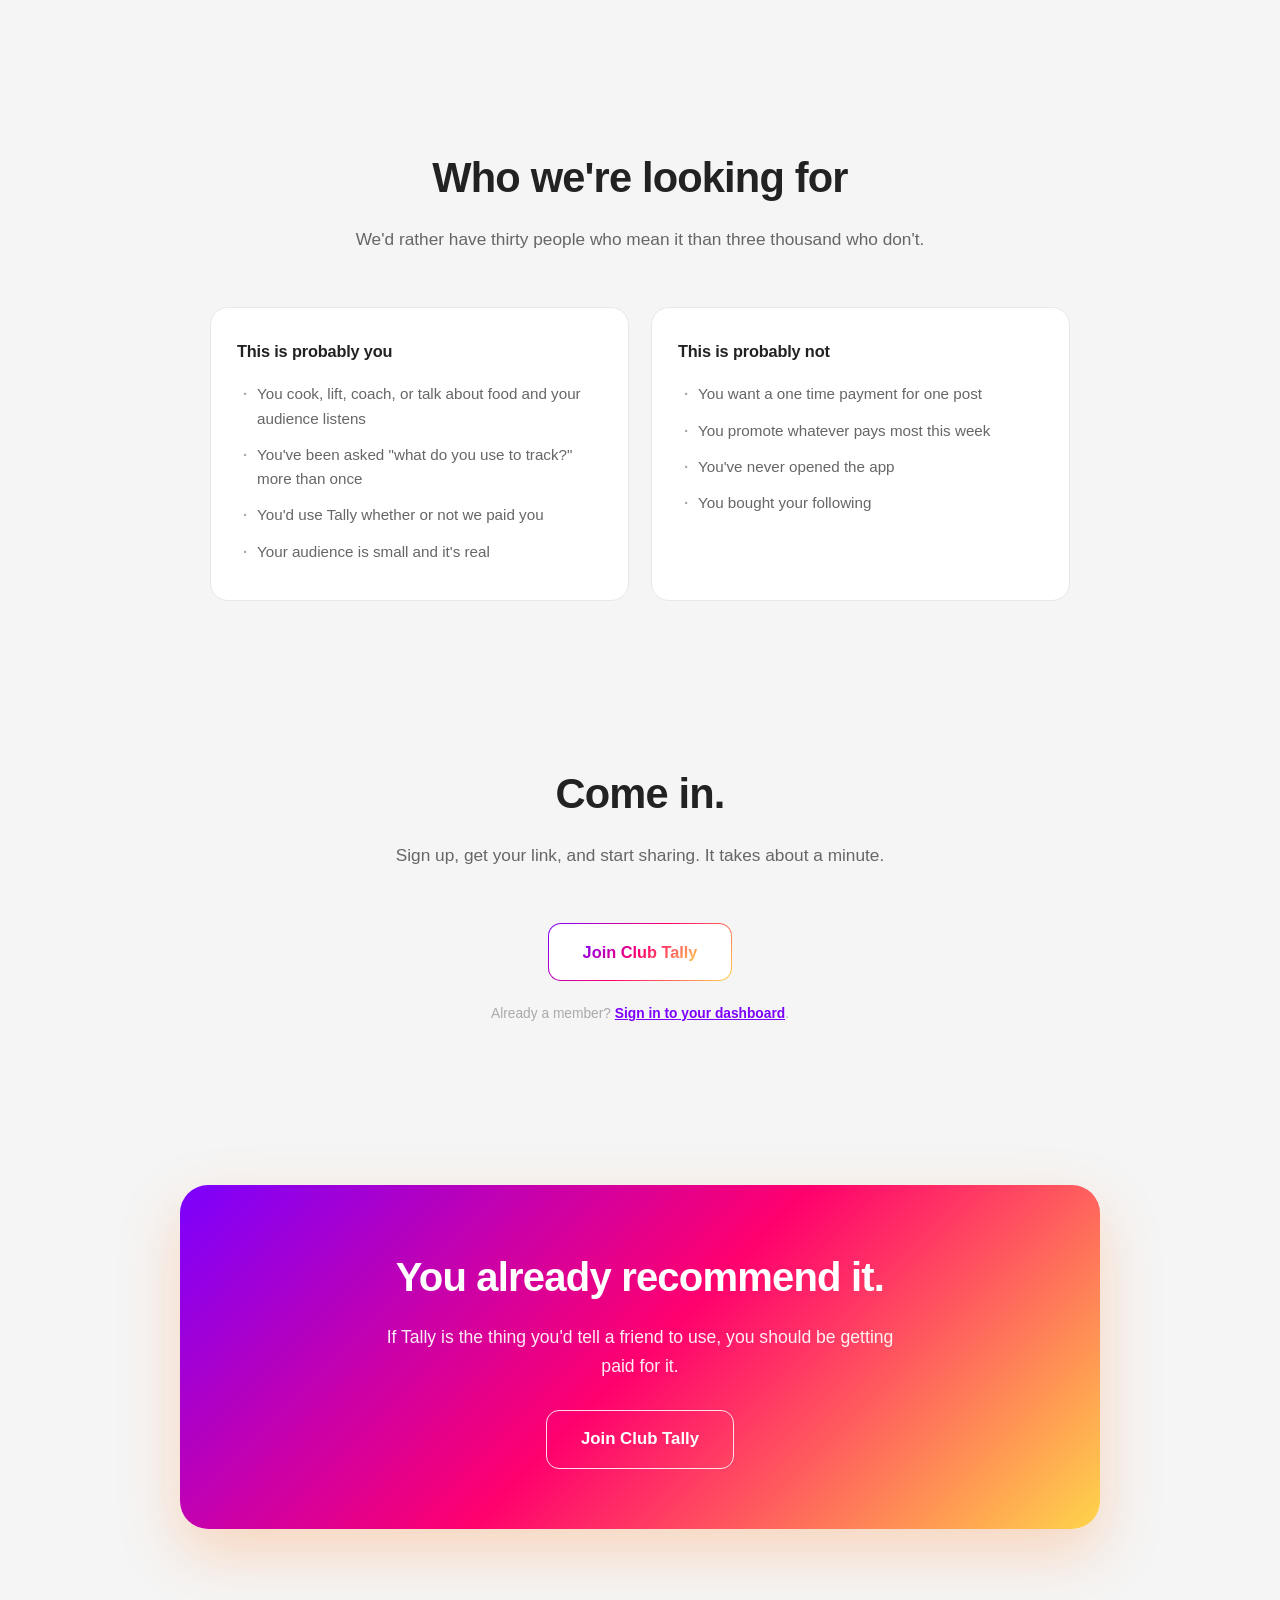
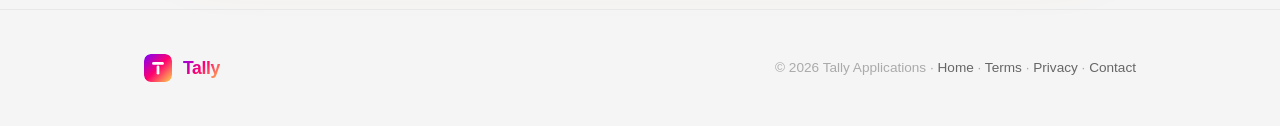
==== commit 9b11896a: "Club: show the math for every rung, at 1, 5, and 10 people The old worked example did Silver, one pe" ====
--- a/club/index.html
+++ b/club/index.html
@@ -74,14 +74,33 @@
     .tier.top li::before { border-color: #E8A93C; }
     .tier li b { color: var(--t1); font-weight: 700; }
     /* The worked example. A creator can't price "15% for life" without the sticker price,
-       and the rate pays on what the customer ACTUALLY pays, not on sticker. Both live here. */
+       and the rate pays on what the customer ACTUALLY pays, not on sticker. Both live here,
+       and the math is spelled out for EVERY rung at 1 / 5 / 10 people, so the climb is visible. */
     .tier-math {
-      max-width: 620px; margin: 38px auto 0; text-align: center;
+      max-width: 760px; margin: 38px auto 0;
       background: var(--bg); border: 1px solid var(--border); border-radius: 18px; padding: 26px 28px;
     }
-    .tier-math h3 { font-size: 1.05rem; font-weight: 800; letter-spacing: -0.01em; margin-bottom: 10px; }
-    .tier-math p { font-size: 0.97rem; color: var(--t2); line-height: 1.65; }
+    .tier-math h3 { font-size: 1.05rem; font-weight: 800; letter-spacing: -0.01em; margin-bottom: 10px; text-align: center; }
+    .tier-math p { font-size: 0.97rem; color: var(--t2); line-height: 1.65; text-align: center; }
     .tier-math b { color: var(--t1); font-weight: 700; }
+
+    .math-scroll { overflow-x: auto; margin: 22px 0 4px; }
+    table.math { width: 100%; border-collapse: collapse; text-align: right; }
+    table.math th, table.math td { padding: 13px 10px; border-bottom: 1px solid var(--border); }
+    table.math thead th {
+      font-size: 0.72rem; font-weight: 800; letter-spacing: 0.08em; text-transform: uppercase;
+      color: var(--t3); border-bottom: 1px solid var(--border);
+    }
+    table.math tbody tr:last-child th, table.math tbody tr:last-child td { border-bottom: 0; }
+    table.math .who { text-align: left; }
+    table.math .who b { display: block; font-size: 1rem; font-weight: 800; letter-spacing: -0.01em; }
+    table.math .who span { display: block; font-size: 0.82rem; color: var(--t3); font-weight: 600; margin-top: 2px; }
+    table.math td { font-size: 1.02rem; font-weight: 700; color: var(--t1); white-space: nowrap; }
+    table.math td small { display: block; font-size: 0.72rem; font-weight: 600; color: var(--t3); }
+    /* The top rung is the destination. Let it glow, like the card does. */
+    table.math tr.top .who b { background: var(--g); -webkit-background-clip: text; background-clip: text; -webkit-text-fill-color: transparent; }
+    table.math tr.top td { color: var(--t1); }
+    .math-foot { font-size: 0.92rem; color: var(--t2); line-height: 1.65; margin-top: 18px; text-align: center; }
 
     .tier-note { text-align: center; color: var(--t3); font-size: 0.9rem; margin-top: 26px; }
 
@@ -112,6 +131,12 @@
       .perks, .tiers, .steps, .fit { grid-template-columns: 1fr; }
       .hero { padding: 56px 0 44px; }
       .tier.top { box-shadow: 0 12px 30px var(--glow); }
+      .tier-math { padding: 24px 18px; }
+      table.math th, table.math td { padding: 12px 6px; }
+      table.math td { font-size: 0.92rem; }
+      table.math .who b { font-size: 0.94rem; }
+      table.math .who span { font-size: 0.76rem; }
+      table.math thead th { font-size: 0.66rem; letter-spacing: 0.05em; }
     }
   </style>
 </head>
@@ -222,10 +247,46 @@
         <div class="tier-math">
           <h3>What that looks like in dollars</h3>
           <p>
-            Tally is <b>$129.99 a year</b>. Hand someone your 15% code and they pay <b>$110.49</b>,
-            and you earn your rate on what they actually pay. At Silver that's about
-            <b>$16.57 from that one person, every year they stay</b>. Fifty of them, still around in
-            three years, is roughly <b>$2,485</b> without posting again.
+            Tally is <b>$129.99 a year</b>. Your people use your 15% code, so they pay <b>$110.49</b>,
+            and you earn your rate on what they actually pay. Here is every rung, worked out.
+          </p>
+          <div class="math-scroll">
+            <table class="math">
+              <thead>
+                <tr>
+                  <th class="who">Your rung</th>
+                  <th>1 person</th>
+                  <th>5 people</th>
+                  <th>10 people</th>
+                </tr>
+              </thead>
+              <tbody>
+                <tr>
+                  <th class="who"><b>Silver</b><span>15% of $110.49</span></th>
+                  <td>$16.57<small>a year</small></td>
+                  <td>$82.87<small>a year</small></td>
+                  <td>$165.74<small>a year</small></td>
+                </tr>
+                <tr>
+                  <th class="who"><b>Gold</b><span>20% of $110.49</span></th>
+                  <td>$22.10<small>a year</small></td>
+                  <td>$110.49<small>a year</small></td>
+                  <td>$220.98<small>a year</small></td>
+                </tr>
+                <tr class="top">
+                  <th class="who"><b>Platinum</b><span>25% of $110.49</span></th>
+                  <td>$27.62<small>a year</small></td>
+                  <td>$138.11<small>a year</small></td>
+                  <td>$276.23<small>a year</small></td>
+                </tr>
+              </tbody>
+            </table>
+          </div>
+          <p class="math-foot">
+            Every number above lands <b>again next year</b>, and the year after, for as long as those
+            people stay. Ten people at Platinum who stick around three years is about <b>$829</b>, and
+            you only had to send them once. Climb to Gold and the raise applies to the people you
+            already sent, not just the next ones.
           </p>
         </div>
         <div class="tier-note">
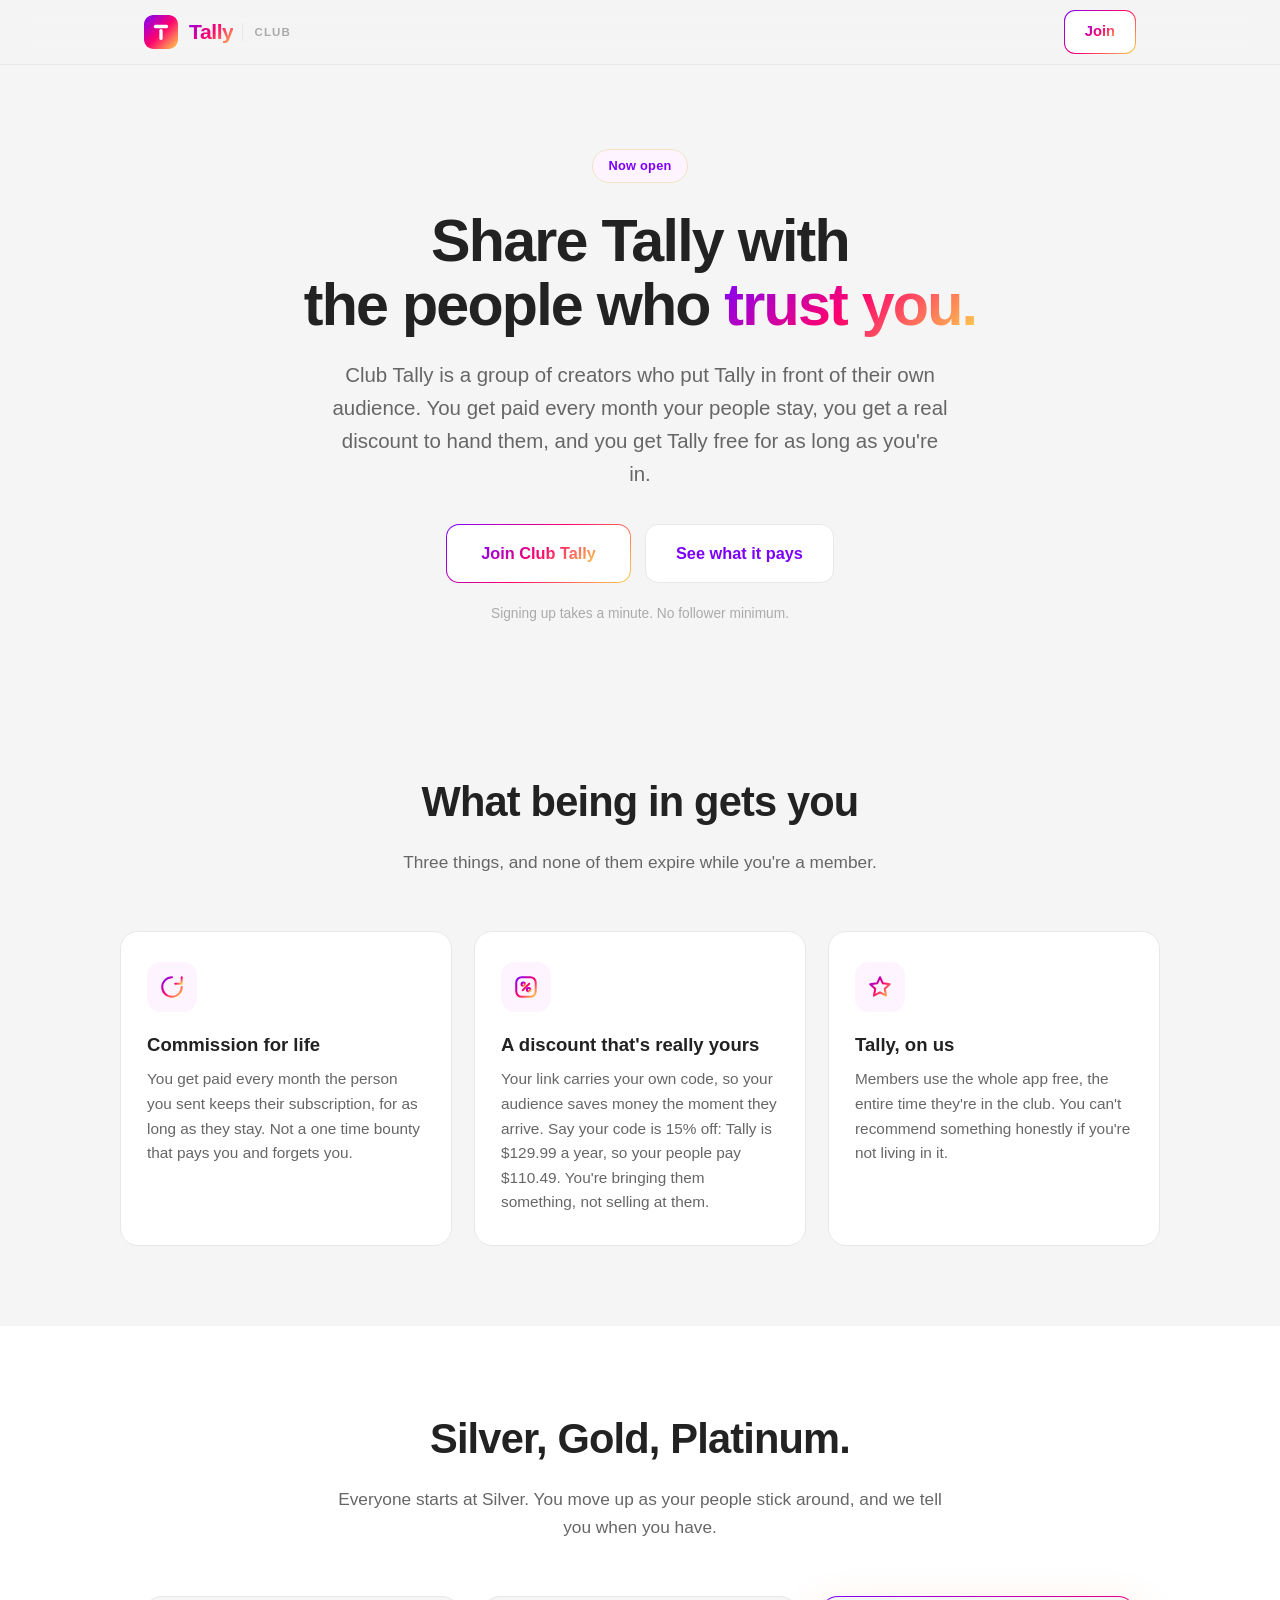
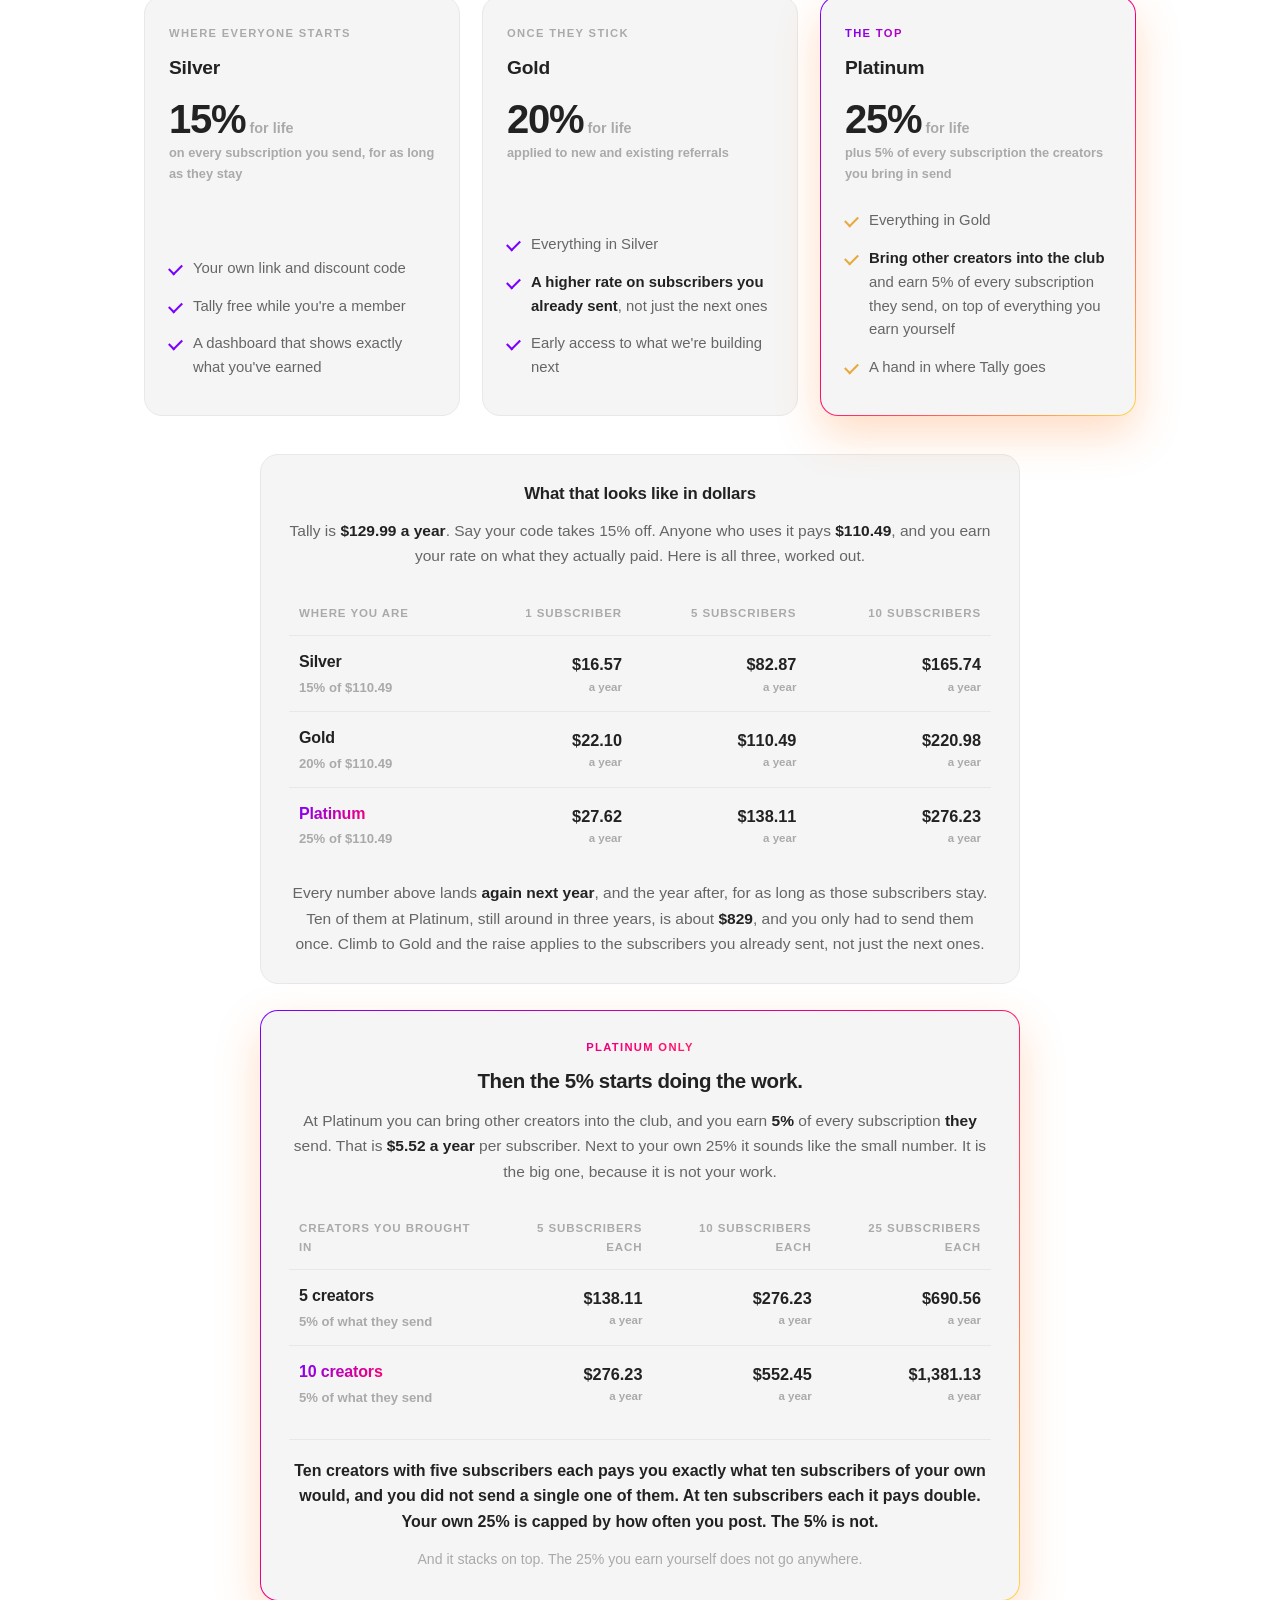
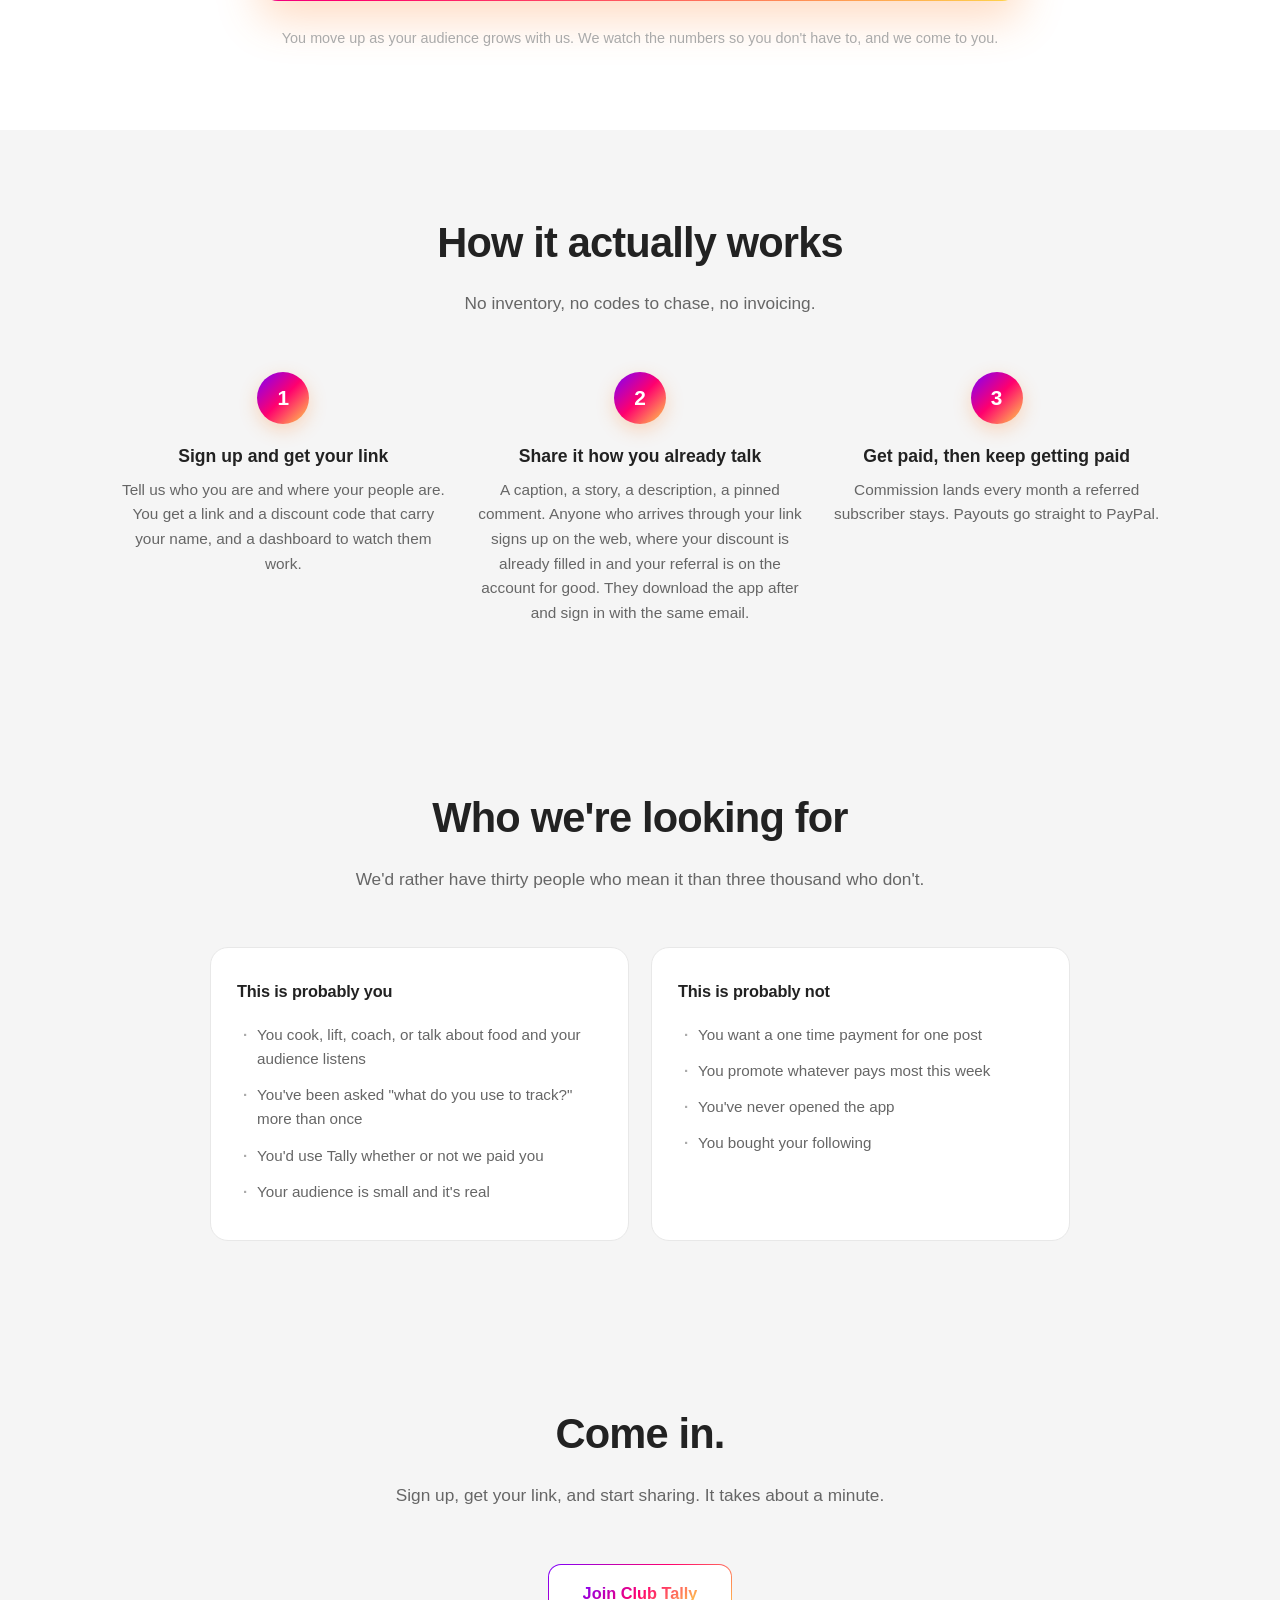
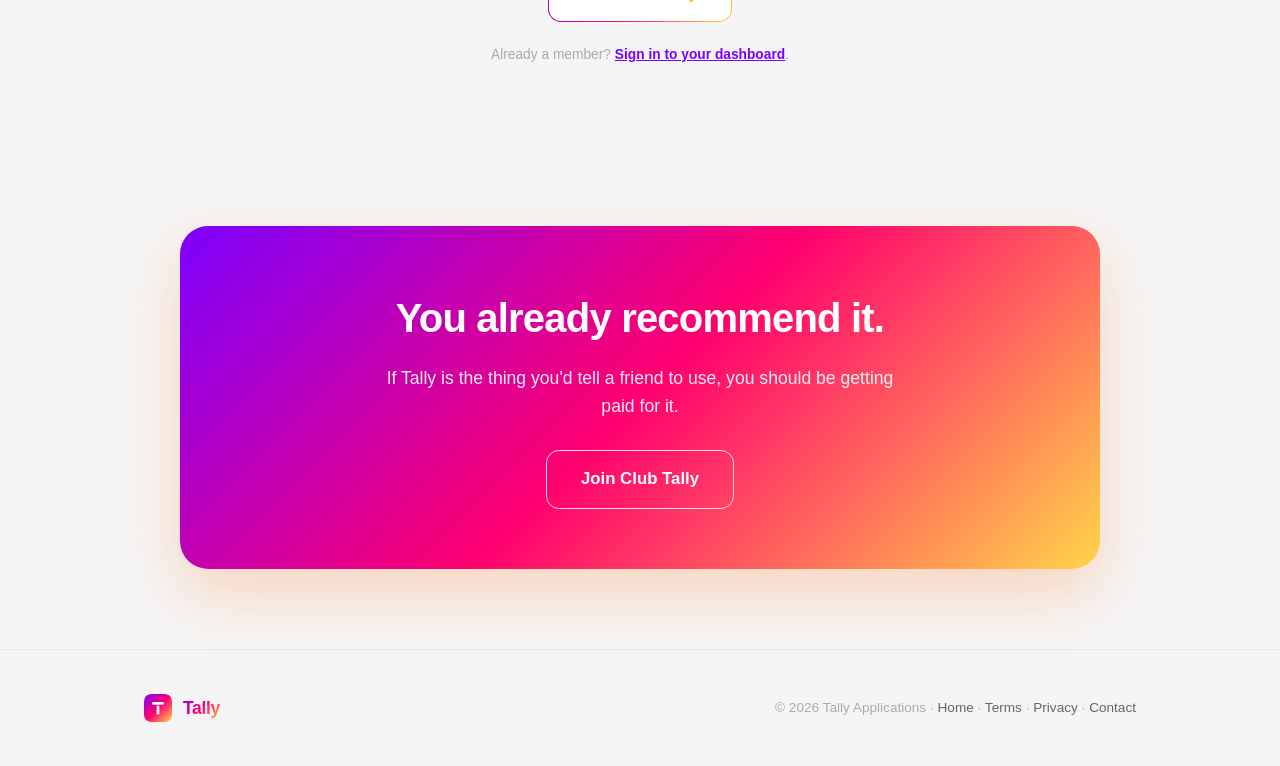
==== commit 515b6803: "Club: the 5% override gets its own math, and "rung" is gone Four fixes, all from the owner reading i" ====
--- a/club/index.html
+++ b/club/index.html
@@ -75,7 +75,7 @@
     .tier li b { color: var(--t1); font-weight: 700; }
     /* The worked example. A creator can't price "15% for life" without the sticker price,
        and the rate pays on what the customer ACTUALLY pays, not on sticker. Both live here,
-       and the math is spelled out for EVERY rung at 1 / 5 / 10 people, so the climb is visible. */
+       and the math is spelled out for ALL THREE at 1 / 5 / 10 subscribers, so the climb is visible. */
     .tier-math {
       max-width: 760px; margin: 38px auto 0;
       background: var(--bg); border: 1px solid var(--border); border-radius: 18px; padding: 26px 28px;
@@ -101,6 +101,30 @@
     table.math tr.top .who b { background: var(--g); -webkit-background-clip: text; background-clip: text; -webkit-text-fill-color: transparent; }
     table.math tr.top td { color: var(--t1); }
     .math-foot { font-size: 0.92rem; color: var(--t2); line-height: 1.65; margin-top: 18px; text-align: center; }
+
+    /* ── The Platinum override. Its own panel, wearing the gradient ring, because the
+       5% is the thing that stops being a ladder and starts being leverage: it pays on
+       subscribers you never sent. ── */
+    .plat-math {
+      max-width: 760px; margin: 26px auto 0; padding: 28px;
+      border-radius: 18px;
+      background: linear-gradient(var(--bg), var(--bg)) padding-box, var(--g) border-box;
+      border: 1.7px solid transparent;
+      box-shadow: 0 18px 44px var(--glow);
+    }
+    .plat-math .eyebrow {
+      font-size: 0.7rem; font-weight: 800; letter-spacing: 0.12em; text-transform: uppercase;
+      text-align: center; margin-bottom: 8px;
+      background: var(--g); -webkit-background-clip: text; background-clip: text; -webkit-text-fill-color: transparent;
+    }
+    .plat-math h3 { font-size: 1.28rem; font-weight: 800; letter-spacing: -0.02em; margin-bottom: 10px; text-align: center; }
+    .plat-math p { font-size: 0.97rem; color: var(--t2); line-height: 1.65; text-align: center; }
+    .plat-math b { color: var(--t1); font-weight: 700; }
+    .plat-math table.math td { white-space: nowrap; }
+    .plat-math .punch {
+      margin-top: 18px; padding-top: 18px; border-top: 1px solid var(--border);
+      font-size: 1rem; color: var(--t1); line-height: 1.6; font-weight: 600;
+    }
 
     .tier-note { text-align: center; color: var(--t3); font-size: 0.9rem; margin-top: 26px; }
 
@@ -206,12 +230,12 @@
     <section class="block tiers-wrap" id="tiers">
       <div class="wrap">
         <div class="section-head">
-          <h2>Three rungs. You climb them.</h2>
-          <p>Everyone starts at the same place. You move up as your people stick around, and we tell you when you have.</p>
+          <h2>Silver, Gold, Platinum.</h2>
+          <p>Everyone starts at Silver. You move up as your people stick around, and we tell you when you have.</p>
         </div>
         <div class="tiers">
           <div class="tier">
-            <div class="tier-name">Rung one</div>
+            <div class="tier-name">Where everyone starts</div>
             <h3>Silver</h3>
             <div class="rate">15%<small> for life</small></div>
             <div class="rate-sub">on every subscription you send, for as long as they stay</div>
@@ -222,24 +246,24 @@
             </ul>
           </div>
           <div class="tier">
-            <div class="tier-name">Rung two</div>
+            <div class="tier-name">Once they stick</div>
             <h3>Gold</h3>
             <div class="rate">20%<small> for life</small></div>
             <div class="rate-sub">applied to new and existing referrals</div>
             <ul>
               <li>Everything in Silver</li>
-              <li><b>A higher rate on people you already sent</b>, not just the next ones</li>
+              <li><b>A higher rate on subscribers you already sent</b>, not just the next ones</li>
               <li>Early access to what we're building next</li>
             </ul>
           </div>
           <div class="tier top">
-            <div class="tier-name">Top rung</div>
+            <div class="tier-name">The top</div>
             <h3>Platinum</h3>
             <div class="rate">25%<small> for life</small></div>
-            <div class="rate-sub">plus 5% of what the creators you bring in earn</div>
+            <div class="rate-sub">plus 5% of every subscription the creators you bring in send</div>
             <ul>
               <li>Everything in Gold</li>
-              <li><b>Bring other creators into the club</b> and earn 5% of their gross, on top of your own</li>
+              <li><b>Bring other creators into the club</b> and earn 5% of every subscription they send, on top of everything you earn yourself</li>
               <li>A hand in where Tally goes</li>
             </ul>
           </div>
@@ -247,17 +271,18 @@
         <div class="tier-math">
           <h3>What that looks like in dollars</h3>
           <p>
-            Tally is <b>$129.99 a year</b>. Your people use your 15% code, so they pay <b>$110.49</b>,
-            and you earn your rate on what they actually pay. Here is every rung, worked out.
+            Tally is <b>$129.99 a year</b>. Say your code takes 15% off. Anyone who uses it pays
+            <b>$110.49</b>, and you earn your rate on what they actually paid. Here is all three,
+            worked out.
           </p>
           <div class="math-scroll">
             <table class="math">
               <thead>
                 <tr>
-                  <th class="who">Your rung</th>
-                  <th>1 person</th>
-                  <th>5 people</th>
-                  <th>10 people</th>
+                  <th class="who">Where you are</th>
+                  <th>1 subscriber</th>
+                  <th>5 subscribers</th>
+                  <th>10 subscribers</th>
                 </tr>
               </thead>
               <tbody>
@@ -284,9 +309,53 @@
           </div>
           <p class="math-foot">
             Every number above lands <b>again next year</b>, and the year after, for as long as those
-            people stay. Ten people at Platinum who stick around three years is about <b>$829</b>, and
-            you only had to send them once. Climb to Gold and the raise applies to the people you
-            already sent, not just the next ones.
+            subscribers stay. Ten of them at Platinum, still around in three years, is about
+            <b>$829</b>, and you only had to send them once. Climb to Gold and the raise applies to
+            the subscribers you already sent, not just the next ones.
+          </p>
+        </div>
+
+        <div class="plat-math">
+          <div class="eyebrow">Platinum only</div>
+          <h3>Then the 5% starts doing the work.</h3>
+          <p>
+            At Platinum you can bring other creators into the club, and you earn <b>5%</b> of every
+            subscription <b>they</b> send. That is <b>$5.52 a year</b> per subscriber. Next to your own
+            25% it sounds like the small number. It is the big one, because it is not your work.
+          </p>
+          <div class="math-scroll">
+            <table class="math">
+              <thead>
+                <tr>
+                  <th class="who">Creators you brought in</th>
+                  <th>5 subscribers each</th>
+                  <th>10 subscribers each</th>
+                  <th>25 subscribers each</th>
+                </tr>
+              </thead>
+              <tbody>
+                <tr>
+                  <th class="who"><b>5 creators</b><span>5% of what they send</span></th>
+                  <td>$138.11<small>a year</small></td>
+                  <td>$276.23<small>a year</small></td>
+                  <td>$690.56<small>a year</small></td>
+                </tr>
+                <tr class="top">
+                  <th class="who"><b>10 creators</b><span>5% of what they send</span></th>
+                  <td>$276.23<small>a year</small></td>
+                  <td>$552.45<small>a year</small></td>
+                  <td>$1,381.13<small>a year</small></td>
+                </tr>
+              </tbody>
+            </table>
+          </div>
+          <p class="punch">
+            Ten creators with five subscribers each pays you <b>exactly what ten subscribers of your
+            own would</b>, and you did not send a single one of them. At ten subscribers each it pays
+            <b>double</b>. Your own 25% is capped by how often you post. The 5% is not.
+          </p>
+          <p style="margin-top:14px;font-size:0.88rem;color:var(--t3);">
+            And it stacks on top. The 25% you earn yourself does not go anywhere.
           </p>
         </div>
         <div class="tier-note">
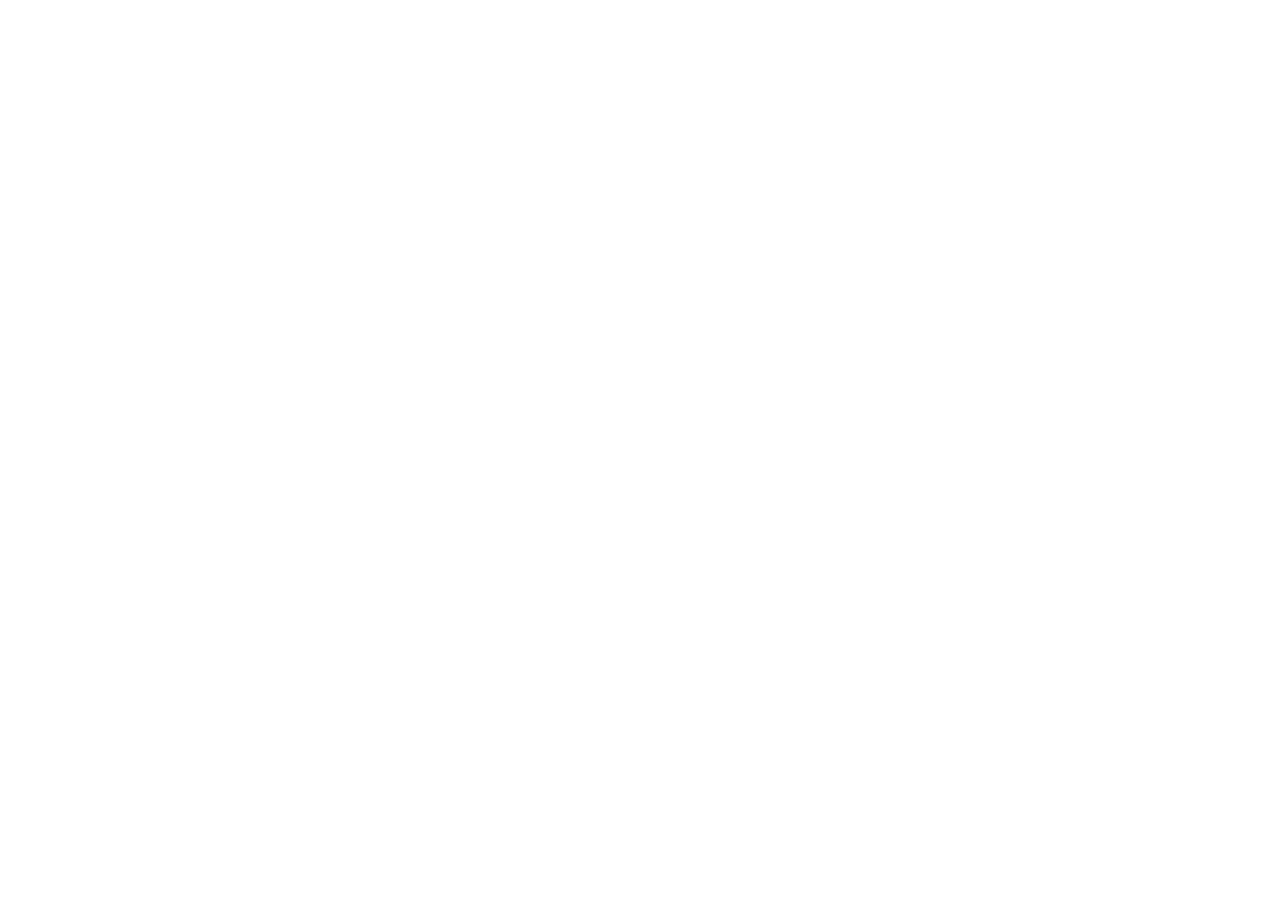
==== commit 377c3f69: "The website is doyoutally.com now Custom domain moves to doyoutally.com; tallyapplications.com is ta" ====
--- a/club/index.html
+++ b/club/index.html
@@ -1,503 +1,12 @@
 <!DOCTYPE html>
 <html lang="en">
 <head>
-  <meta charset="UTF-8">
-  <meta name="viewport" content="width=device-width, initial-scale=1.0">
-  <title>Club Tally: Share Tally, get paid for it</title>
-  <meta name="description" content="Club Tally is where creators share Tally with the people who trust them. Commission for life, for as long as your people stay, a real discount to hand out, and Tally free while you're in.">
-  <meta name="theme-color" content="#7B00FF">
-  <link rel="icon" type="image/svg+xml" href="data:image/svg+xml,%3Csvg%20xmlns='http://www.w3.org/2000/svg'%20viewBox='0%200%20512%20512'%3E%3Cdefs%3E%3ClinearGradient%20id='b'%20x1='0'%20y1='0'%20x2='1'%20y2='1'%3E%3Cstop%20offset='0'%20stop-color='%237B00FF'/%3E%3Cstop%20offset='0.5'%20stop-color='%23FF006E'/%3E%3Cstop%20offset='1'%20stop-color='%23FFD54A'/%3E%3C/linearGradient%3E%3C/defs%3E%3Crect%20width='512'%20height='512'%20rx='115'%20fill='url(%23b)'/%3E%3Crect%20x='148'%20y='148'%20width='216'%20height='50'%20rx='25'%20fill='white'/%3E%3Crect%20x='231'%20y='210'%20width='50'%20height='166'%20rx='25'%20fill='white'/%3E%3C/svg%3E">
-
-  <meta property="og:title" content="Club Tally">
-  <meta property="og:description" content="Share Tally with the people who trust you. Commission for life, a real discount to hand out, and Tally free while you're in.">
-  <meta property="og:type" content="website">
-  <meta property="og:url" content="https://tallyapplications.com/club">
-
-  <!-- Not a customer page. Reachable from the footer and from a link we hand a creator
-       directly; deliberately absent from the top nav. -->
-  <meta name="robots" content="index, follow">
-
-  <link rel="stylesheet" href="/tally.css">
-  <style>
-    /* Page-specific only. Everything else comes from /tally.css, and <body class="club">
-       re-tints every gradient in it to purple → pink → GOLD. */
-
-    .hero { padding: 84px 0 64px; text-align: center; }
-    .hero .pill { margin-bottom: 26px; }
-    .hero h1 {
-      font-size: clamp(2.2rem, 5.6vw, 3.7rem); font-weight: 800;
-      letter-spacing: -0.03em; line-height: 1.08; margin-bottom: 22px;
-    }
-    .hero p.lead {
-      font-size: clamp(1.05rem, 2.2vw, 1.28rem); color: var(--t2);
-      max-width: 620px; margin: 0 auto 34px;
-    }
-    .hero-actions { display: flex; gap: 14px; justify-content: center; flex-wrap: wrap; align-items: center; }
-    .hero-note { font-size: 0.86rem; color: var(--t3); margin-top: 20px; }
-
-    /* ── What you get ── */
-    .perks { display: grid; grid-template-columns: repeat(3, 1fr); gap: 22px; }
-    .perk .ico {
-      width: 50px; height: 50px; border-radius: 14px; margin-bottom: 18px;
-      background: var(--accent-bg); display: flex; align-items: center; justify-content: center;
-    }
-    .perk .ico svg { width: 26px; height: 26px; stroke: url(#cgrad); fill: none; stroke-width: 1.9; stroke-linecap: round; stroke-linejoin: round; }
-    .perk h3 { font-size: 1.16rem; font-weight: 700; margin-bottom: 8px; }
-    .perk p { font-size: 0.96rem; color: var(--t2); }
-
-    /* ── Tiers ── */
-    .tiers-wrap { background: var(--surface); }
-    .tiers { display: grid; grid-template-columns: repeat(3, 1fr); gap: 22px; align-items: stretch; }
-    .tier {
-      background: var(--bg); border: 1px solid var(--border); border-radius: 18px;
-      padding: 28px 24px; display: flex; flex-direction: column;
-    }
-    /* Only the top rung wears the gradient ring. Earned, not given. */
-    .tier.top {
-      background: linear-gradient(var(--bg), var(--bg)) padding-box, var(--g) border-box;
-      border: 1.7px solid transparent;
-      box-shadow: 0 18px 44px var(--glow);
-    }
-    .tier-name { font-size: 0.7rem; font-weight: 800; letter-spacing: 0.12em; text-transform: uppercase; color: var(--t3); margin-bottom: 10px; }
-    .tier.top .tier-name { background: var(--g); -webkit-background-clip: text; background-clip: text; -webkit-text-fill-color: transparent; }
-    .tier h3 { font-size: 1.2rem; font-weight: 800; letter-spacing: -0.01em; margin-bottom: 4px; }
-    .tier .rate { font-size: 2.5rem; font-weight: 800; letter-spacing: -0.03em; line-height: 1.1; margin: 10px 0 2px; }
-    .tier .rate small { font-size: 0.9rem; font-weight: 700; color: var(--t3); letter-spacing: 0; }
-    .tier .rate-sub { font-size: 0.8rem; color: var(--t3); font-weight: 600; margin-bottom: 18px; }
-    .tier ul { list-style: none; margin-top: auto; }
-    .tier li { font-size: 0.93rem; color: var(--t2); padding: 7px 0 7px 24px; position: relative; }
-    .tier li::before {
-      content: ''; position: absolute; left: 0; top: 14px;
-      width: 11px; height: 6px; border-left: 2px solid var(--purple); border-bottom: 2px solid var(--purple);
-      transform: rotate(-45deg);
-    }
-    .tier.top li::before { border-color: #E8A93C; }
-    .tier li b { color: var(--t1); font-weight: 700; }
-    /* The worked example. A creator can't price "15% for life" without the sticker price,
-       and the rate pays on what the customer ACTUALLY pays, not on sticker. Both live here,
-       and the math is spelled out for ALL THREE at 1 / 5 / 10 subscribers, so the climb is visible. */
-    .tier-math {
-      max-width: 760px; margin: 38px auto 0;
-      background: var(--bg); border: 1px solid var(--border); border-radius: 18px; padding: 26px 28px;
-    }
-    .tier-math h3 { font-size: 1.05rem; font-weight: 800; letter-spacing: -0.01em; margin-bottom: 10px; text-align: center; }
-    .tier-math p { font-size: 0.97rem; color: var(--t2); line-height: 1.65; text-align: center; }
-    .tier-math b { color: var(--t1); font-weight: 700; }
-
-    .math-scroll { overflow-x: auto; margin: 22px 0 4px; }
-    table.math { width: 100%; border-collapse: collapse; text-align: right; }
-    table.math th, table.math td { padding: 13px 10px; border-bottom: 1px solid var(--border); }
-    table.math thead th {
-      font-size: 0.72rem; font-weight: 800; letter-spacing: 0.08em; text-transform: uppercase;
-      color: var(--t3); border-bottom: 1px solid var(--border);
-    }
-    table.math tbody tr:last-child th, table.math tbody tr:last-child td { border-bottom: 0; }
-    table.math .who { text-align: left; }
-    table.math .who b { display: block; font-size: 1rem; font-weight: 800; letter-spacing: -0.01em; }
-    table.math .who span { display: block; font-size: 0.82rem; color: var(--t3); font-weight: 600; margin-top: 2px; }
-    table.math td { font-size: 1.02rem; font-weight: 700; color: var(--t1); white-space: nowrap; }
-    table.math td small { display: block; font-size: 0.72rem; font-weight: 600; color: var(--t3); }
-    /* The top rung is the destination. Let it glow, like the card does. */
-    table.math tr.top .who b { background: var(--g); -webkit-background-clip: text; background-clip: text; -webkit-text-fill-color: transparent; }
-    table.math tr.top td { color: var(--t1); }
-    .math-foot { font-size: 0.92rem; color: var(--t2); line-height: 1.65; margin-top: 18px; text-align: center; }
-
-    /* ── The Platinum override. Its own panel, wearing the gradient ring, because the
-       5% is the thing that stops being a ladder and starts being leverage: it pays on
-       subscribers you never sent. ── */
-    .plat-math {
-      max-width: 760px; margin: 26px auto 0; padding: 28px;
-      border-radius: 18px;
-      background: linear-gradient(var(--bg), var(--bg)) padding-box, var(--g) border-box;
-      border: 1.7px solid transparent;
-      box-shadow: 0 18px 44px var(--glow);
-    }
-    .plat-math .eyebrow {
-      font-size: 0.7rem; font-weight: 800; letter-spacing: 0.12em; text-transform: uppercase;
-      text-align: center; margin-bottom: 8px;
-      background: var(--g); -webkit-background-clip: text; background-clip: text; -webkit-text-fill-color: transparent;
-    }
-    .plat-math h3 { font-size: 1.28rem; font-weight: 800; letter-spacing: -0.02em; margin-bottom: 10px; text-align: center; }
-    .plat-math p { font-size: 0.97rem; color: var(--t2); line-height: 1.65; text-align: center; }
-    .plat-math b { color: var(--t1); font-weight: 700; }
-    .plat-math table.math td { white-space: nowrap; }
-    .plat-math .punch {
-      margin-top: 18px; padding-top: 18px; border-top: 1px solid var(--border);
-      font-size: 1rem; color: var(--t1); line-height: 1.6; font-weight: 600;
-    }
-
-    .tier-note { text-align: center; color: var(--t3); font-size: 0.9rem; margin-top: 26px; }
-
-    /* ── How it works ── */
-    .steps { display: grid; grid-template-columns: repeat(3, 1fr); gap: 30px; }
-    .step { text-align: center; }
-    .step .num {
-      width: 52px; height: 52px; margin: 0 auto 18px; border-radius: 50%;
-      background: var(--g); color: #fff; font-size: 1.3rem; font-weight: 800;
-      display: flex; align-items: center; justify-content: center;
-      box-shadow: 0 6px 18px var(--glow);
-    }
-    .step h3 { font-size: 1.1rem; font-weight: 700; margin-bottom: 8px; }
-    .step p { font-size: 0.96rem; color: var(--t2); }
-
-    /* ── Who it's for ── */
-    .fit { display: grid; grid-template-columns: 1fr 1fr; gap: 22px; max-width: 860px; margin: 0 auto; }
-    .fit h3 { font-size: 1.02rem; font-weight: 800; margin-bottom: 12px; letter-spacing: -0.01em; }
-    .fit ul { list-style: none; }
-    .fit li { font-size: 0.95rem; color: var(--t2); padding: 6px 0 6px 20px; position: relative; }
-    .fit li::before { content: '·'; position: absolute; left: 6px; font-weight: 800; color: var(--t3); }
-
-    /* ── Signup ── */
-    .signup { max-width: 720px; margin: 0 auto; }
-    #club-embed { width: 100%; min-height: 850px; border: 0; border-radius: 18px; background: var(--surface); }
-
-    @media (max-width: 860px) {
-      .perks, .tiers, .steps, .fit { grid-template-columns: 1fr; }
-      .hero { padding: 56px 0 44px; }
-      .tier.top { box-shadow: 0 12px 30px var(--glow); }
-      .tier-math { padding: 24px 18px; }
-      table.math th, table.math td { padding: 12px 6px; }
-      table.math td { font-size: 0.92rem; }
-      table.math .who b { font-size: 0.94rem; }
-      table.math .who span { font-size: 0.76rem; }
-      table.math thead th { font-size: 0.66rem; letter-spacing: 0.05em; }
-    }
-  </style>
+<meta charset="UTF-8">
+<title>Club Tally</title>
+<link rel="canonical" href="https://clubtally.app/">
+<meta http-equiv="refresh" content="0;url=https://clubtally.app/">
+<script>location.replace('https://clubtally.app/' + location.search + location.hash);</script>
+<style>body{font:16px/1.6 -apple-system,BlinkMacSystemFont,'Segoe UI',sans-serif;color:#111;background:#fff;display:flex;align-items:center;justify-content:center;height:100vh;margin:0;text-align:center}a{color:#7B00FF}</style>
 </head>
-<body class="club">
-  <svg width="0" height="0" style="position:absolute"><defs>
-    <linearGradient id="cgrad" x1="0%" y1="0%" x2="100%" y2="100%">
-      <stop offset="0%" stop-color="#7B00FF"/><stop offset="50%" stop-color="#FF006E"/><stop offset="100%" stop-color="#FFD54A"/>
-    </linearGradient>
-    <linearGradient id="logoGrad" x1="0%" y1="0%" x2="100%" y2="100%">
-      <stop offset="0%" stop-color="#7B00FF"/><stop offset="50%" stop-color="#FF006E"/><stop offset="100%" stop-color="#FFD54A"/>
-    </linearGradient>
-  </defs></svg>
-
-  <header>
-    <div class="wrap nav">
-      <a class="brand" href="/">
-        <svg class="brand-logo" viewBox="0 0 512 512" aria-label="Tally logo"><rect width="512" height="512" rx="115" fill="url(#logoGrad)"/><rect x="148" y="148" width="216" height="50" rx="25" fill="#fff"/><rect x="231" y="210" width="50" height="166" rx="25" fill="#fff"/></svg>
-        <span>Tally</span>
-        <small>Club</small>
-      </a>
-      <a class="btn sm" data-club-apply href="#join" target="_blank" rel="noopener"><span>Join</span></a>
-    </div>
-  </header>
-
-  <main>
-    <section class="hero wrap">
-      <span class="pill">Now open</span>
-      <h1>Share Tally with<br>the people who <span class="grad">trust you.</span></h1>
-      <p class="lead">
-        Club Tally is a group of creators who put Tally in front of their own audience.
-        You get paid every month your people stay, you get a real discount to hand them,
-        and you get Tally free for as long as you're in.
-      </p>
-      <div class="hero-actions">
-        <a class="btn lg" data-club-apply href="#join" target="_blank" rel="noopener"><span>Join Club Tally</span></a>
-        <a class="btn-ghost" href="#tiers">See what it pays</a>
-      </div>
-      <div class="hero-note">Signing up takes a minute. No follower minimum.</div>
-    </section>
-
-    <!-- What you get -->
-    <section class="block wrap">
-      <div class="section-head">
-        <h2>What being in gets you</h2>
-        <p>Three things, and none of them expire while you're a member.</p>
-      </div>
-      <div class="perks">
-        <div class="card perk">
-          <div class="ico"><svg viewBox="0 0 24 24"><path d="M21 12a9 9 0 1 1-9-9"/><path d="M21 3v6h-6"/></svg></div>
-          <h3>Commission for life</h3>
-          <p>You get paid every month the person you sent keeps their subscription, for as long as they stay. Not a one time bounty that pays you and forgets you.</p>
-        </div>
-        <div class="card perk">
-          <div class="ico"><svg viewBox="0 0 24 24"><path d="M9 15 15 9"/><circle cx="9.5" cy="9.5" r="1.6"/><circle cx="14.5" cy="14.5" r="1.6"/><rect x="3" y="3" width="18" height="18" rx="5"/></svg></div>
-          <h3>A discount that's really yours</h3>
-          <p>Your link carries your own code, so your audience saves money the moment they arrive. Say your code is 15% off: Tally is $129.99 a year, so your people pay $110.49. You're bringing them something, not selling at them.</p>
-        </div>
-        <div class="card perk">
-          <div class="ico"><svg viewBox="0 0 24 24"><path d="M12 3 14.6 8.6 21 9.4l-4.6 4.3 1.2 6.3L12 17l-5.6 3 1.2-6.3L3 9.4l6.4-.8z"/></svg></div>
-          <h3>Tally, on us</h3>
-          <p>Members use the whole app free, the entire time they're in the club. You can't recommend something honestly if you're not living in it.</p>
-        </div>
-      </div>
-    </section>
-
-    <!-- Tiers -->
-    <section class="block tiers-wrap" id="tiers">
-      <div class="wrap">
-        <div class="section-head">
-          <h2>Silver, Gold, Platinum.</h2>
-          <p>Everyone starts at Silver. You move up as your people stick around, and we tell you when you have.</p>
-        </div>
-        <div class="tiers">
-          <div class="tier">
-            <div class="tier-name">Where everyone starts</div>
-            <h3>Silver</h3>
-            <div class="rate">15%<small> for life</small></div>
-            <div class="rate-sub">on every subscription you send, for as long as they stay</div>
-            <ul>
-              <li>Your own link and discount code</li>
-              <li>Tally free while you're a member</li>
-              <li>A dashboard that shows exactly what you've earned</li>
-            </ul>
-          </div>
-          <div class="tier">
-            <div class="tier-name">Once they stick</div>
-            <h3>Gold</h3>
-            <div class="rate">20%<small> for life</small></div>
-            <div class="rate-sub">applied to new and existing referrals</div>
-            <ul>
-              <li>Everything in Silver</li>
-              <li><b>A higher rate on subscribers you already sent</b>, not just the next ones</li>
-              <li>Early access to what we're building next</li>
-            </ul>
-          </div>
-          <div class="tier top">
-            <div class="tier-name">The top</div>
-            <h3>Platinum</h3>
-            <div class="rate">25%<small> for life</small></div>
-            <div class="rate-sub">plus 5% of every subscription the creators you bring in send</div>
-            <ul>
-              <li>Everything in Gold</li>
-              <li><b>Bring other creators into the club</b> and earn 5% of every subscription they send, on top of everything you earn yourself</li>
-              <li>A hand in where Tally goes</li>
-            </ul>
-          </div>
-        </div>
-        <div class="tier-math">
-          <h3>What that looks like in dollars</h3>
-          <p>
-            Tally is <b>$129.99 a year</b>. Say your code takes 15% off. Anyone who uses it pays
-            <b>$110.49</b>, and you earn your rate on what they actually paid. Here is all three,
-            worked out.
-          </p>
-          <div class="math-scroll">
-            <table class="math">
-              <thead>
-                <tr>
-                  <th class="who">Where you are</th>
-                  <th>1 subscriber</th>
-                  <th>5 subscribers</th>
-                  <th>10 subscribers</th>
-                </tr>
-              </thead>
-              <tbody>
-                <tr>
-                  <th class="who"><b>Silver</b><span>15% of $110.49</span></th>
-                  <td>$16.57<small>a year</small></td>
-                  <td>$82.87<small>a year</small></td>
-                  <td>$165.74<small>a year</small></td>
-                </tr>
-                <tr>
-                  <th class="who"><b>Gold</b><span>20% of $110.49</span></th>
-                  <td>$22.10<small>a year</small></td>
-                  <td>$110.49<small>a year</small></td>
-                  <td>$220.98<small>a year</small></td>
-                </tr>
-                <tr class="top">
-                  <th class="who"><b>Platinum</b><span>25% of $110.49</span></th>
-                  <td>$27.62<small>a year</small></td>
-                  <td>$138.11<small>a year</small></td>
-                  <td>$276.23<small>a year</small></td>
-                </tr>
-              </tbody>
-            </table>
-          </div>
-          <p class="math-foot">
-            Every number above lands <b>again next year</b>, and the year after, for as long as those
-            subscribers stay. Ten of them at Platinum, still around in three years, is about
-            <b>$829</b>, and you only had to send them once. Climb to Gold and the raise applies to
-            the subscribers you already sent, not just the next ones.
-          </p>
-        </div>
-
-        <div class="plat-math">
-          <div class="eyebrow">Platinum only</div>
-          <h3>Then the 5% starts doing the work.</h3>
-          <p>
-            At Platinum you can bring other creators into the club, and you earn <b>5%</b> of every
-            subscription <b>they</b> send. That is <b>$5.52 a year</b> per subscriber. Next to your own
-            25% it sounds like the small number. It is the big one, because it is not your work.
-          </p>
-          <div class="math-scroll">
-            <table class="math">
-              <thead>
-                <tr>
-                  <th class="who">Creators you brought in</th>
-                  <th>5 subscribers each</th>
-                  <th>10 subscribers each</th>
-                  <th>25 subscribers each</th>
-                </tr>
-              </thead>
-              <tbody>
-                <tr>
-                  <th class="who"><b>5 creators</b><span>5% of what they send</span></th>
-                  <td>$138.11<small>a year</small></td>
-                  <td>$276.23<small>a year</small></td>
-                  <td>$690.56<small>a year</small></td>
-                </tr>
-                <tr class="top">
-                  <th class="who"><b>10 creators</b><span>5% of what they send</span></th>
-                  <td>$276.23<small>a year</small></td>
-                  <td>$552.45<small>a year</small></td>
-                  <td>$1,381.13<small>a year</small></td>
-                </tr>
-              </tbody>
-            </table>
-          </div>
-          <p class="punch">
-            Ten creators with five subscribers each pays you <b>exactly what ten subscribers of your
-            own would</b>, and you did not send a single one of them. At ten subscribers each it pays
-            <b>double</b>. Your own 25% is capped by how often you post. The 5% is not.
-          </p>
-          <p style="margin-top:14px;font-size:0.88rem;color:var(--t3);">
-            And it stacks on top. The 25% you earn yourself does not go anywhere.
-          </p>
-        </div>
-        <div class="tier-note">
-          You move up as your audience grows with us. We watch the numbers so you don't have to, and
-          we come to you.
-        </div>
-      </div>
-    </section>
-
-    <!-- How it works -->
-    <section class="block wrap">
-      <div class="section-head">
-        <h2>How it actually works</h2>
-        <p>No inventory, no codes to chase, no invoicing.</p>
-      </div>
-      <div class="steps">
-        <div class="step">
-          <div class="num">1</div>
-          <h3>Sign up and get your link</h3>
-          <p>Tell us who you are and where your people are. You get a link and a discount code that carry your name, and a dashboard to watch them work.</p>
-        </div>
-        <div class="step">
-          <div class="num">2</div>
-          <h3>Share it how you already talk</h3>
-          <p>A caption, a story, a description, a pinned comment. Anyone who arrives through your link signs up on the web, where your discount is already filled in and your referral is on the account for good. They download the app after and sign in with the same email.</p>
-        </div>
-        <div class="step">
-          <div class="num">3</div>
-          <h3>Get paid, then keep getting paid</h3>
-          <p>Commission lands every month a referred subscriber stays. Payouts go straight to PayPal.</p>
-        </div>
-      </div>
-    </section>
-
-    <!-- Fit -->
-    <section class="block wrap">
-      <div class="section-head">
-        <h2>Who we're looking for</h2>
-        <p>We'd rather have thirty people who mean it than three thousand who don't.</p>
-      </div>
-      <div class="fit">
-        <div class="card">
-          <h3>This is probably you</h3>
-          <ul>
-            <li>You cook, lift, coach, or talk about food and your audience listens</li>
-            <li>You've been asked "what do you use to track?" more than once</li>
-            <li>You'd use Tally whether or not we paid you</li>
-            <li>Your audience is small and it's real</li>
-          </ul>
-        </div>
-        <div class="card">
-          <h3>This is probably not</h3>
-          <ul>
-            <li>You want a one time payment for one post</li>
-            <li>You promote whatever pays most this week</li>
-            <li>You've never opened the app</li>
-            <li>You bought your following</li>
-          </ul>
-        </div>
-      </div>
-    </section>
-
-    <!-- Apply -->
-    <section class="block wrap" id="join">
-      <div class="section-head">
-        <h2>Come in.</h2>
-        <p>Sign up, get your link, and start sharing. It takes about a minute.</p>
-      </div>
-      <div class="signup" style="text-align:center;">
-        <!-- ── SIGNUP: link-out today, embed when the plan allows ──────────────
-             FirstPromoter's embeddable signup form needs the BUSINESS plan and a
-             custom domain first (help.firstpromoter.com/en/articles/8971396). Until
-             then this button opens the hosted FP signup page in a new tab.
-
-             TO SWITCH TO THE EMBED once you're on Business + club.tallyapplications.com:
-               1. delete the <a data-club-apply> button below
-               2. uncomment the iframe
-               3. point CLUB_SIGNUP_URL at the campaign signup URL
-                  (FP → Promoters → "Get login and signup links")
-        -->
-        <a class="btn lg" data-club-apply href="#join" target="_blank" rel="noopener">
-          <span>Join Club Tally</span>
-        </a>
-
-        <!-- <iframe id="club-embed" src="" height="850" width="100%" frameborder="0" allow="clipboard-write"></iframe> -->
-
-        <div class="hero-note" style="margin-top:22px;">
-          Already a member? <a href="#" data-club-login style="color:var(--purple);font-weight:600;">Sign in to your dashboard</a>.
-        </div>
-      </div>
-    </section>
-
-    <div class="cta-banner wrap">
-      <h2>You already recommend it.</h2>
-      <p>If Tally is the thing you'd tell a friend to use, you should be getting paid for it.</p>
-      <a class="btn-inv" data-club-apply href="#join" target="_blank" rel="noopener">Join Club Tally</a>
-    </div>
-  </main>
-
-  <footer>
-    <div class="wrap foot">
-      <a class="brand" href="/">
-        <svg class="brand-logo sm" viewBox="0 0 512 512" aria-label="Tally logo"><rect width="512" height="512" rx="115" fill="url(#logoGrad)"/><rect x="148" y="148" width="216" height="50" rx="25" fill="#fff"/><rect x="231" y="210" width="50" height="166" rx="25" fill="#fff"/></svg>
-        <span>Tally</span>
-      </a>
-      <div class="copy">
-        © 2026 Tally Applications ·
-        <a href="/">Home</a> ·
-        <a href="/terms.html">Terms</a> ·
-        <a href="/privacy.html">Privacy</a> ·
-        <a href="mailto:micah.tarter@tallyapplications.com">Contact</a>
-      </div>
-    </div>
-  </footer>
-
-  <script>
-    // ─────────────────────────────────────────────────────────────
-    // The ONE place the FirstPromoter portal URLs live.
-    // Grab both from FP → Promoters → "Get login and signup links".
-    // ─────────────────────────────────────────────────────────────
-    // FirstPromoter's hosted portal. The signup page already carries the Club Tally branding
-    // ("Welcome to Club Tally"); the rest of the theming is FP dashboard config, not code.
-    // the kit is in the Tally repo at store-assets/club-portal/BRANDING.md.
-    var CLUB_SIGNUP_URL = 'https://tallyapplications.firstpromoter.com/signup';
-    var CLUB_LOGIN_URL  = 'https://tallyapplications.firstpromoter.com/login';
-
-    (function () {
-      // Until the URLs are filled in, the apply button falls back to email so the page is
-      // never a dead end. Same for the member sign-in link (it simply hides).
-      var apply = document.querySelectorAll('[data-club-apply]');
-      for (var i = 0; i < apply.length; i++) {
-        if (CLUB_SIGNUP_URL) { apply[i].href = CLUB_SIGNUP_URL; }
-        else { apply[i].href = 'mailto:micah.tarter@tallyapplications.com?subject=Club%20Tally%20application'; apply[i].removeAttribute('target'); }
-      }
-      var login = document.querySelector('[data-club-login]');
-      if (login) {
-        if (CLUB_LOGIN_URL) { login.href = CLUB_LOGIN_URL; login.target = '_blank'; login.rel = 'noopener'; }
-        else { login.parentNode.style.display = 'none'; }
-      }
-      var frame = document.getElementById('club-embed');
-      if (frame && CLUB_SIGNUP_URL) frame.src = CLUB_SIGNUP_URL;
-    })();
-  </script>
-</body>
+<body><p>Club Tally is now at <a href="https://clubtally.app/">clubtally.app</a>.</p></body>
 </html>
